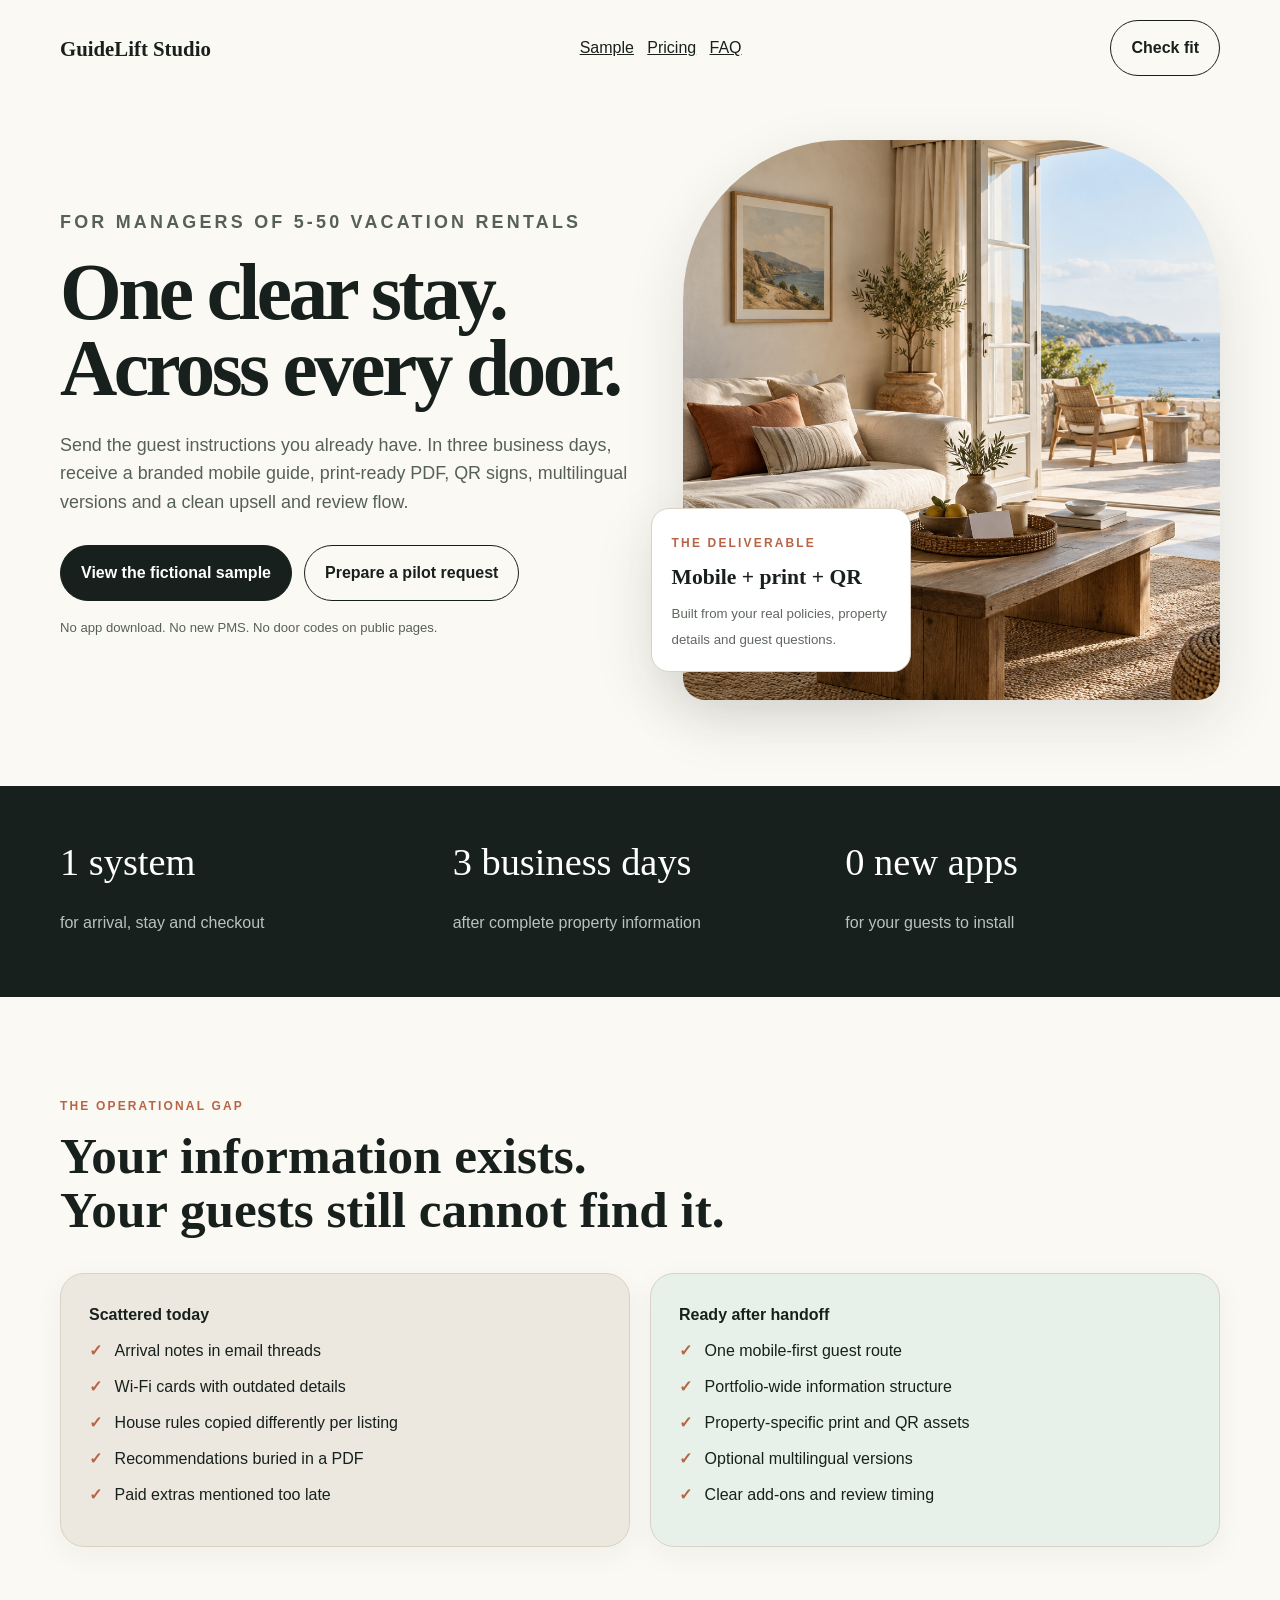
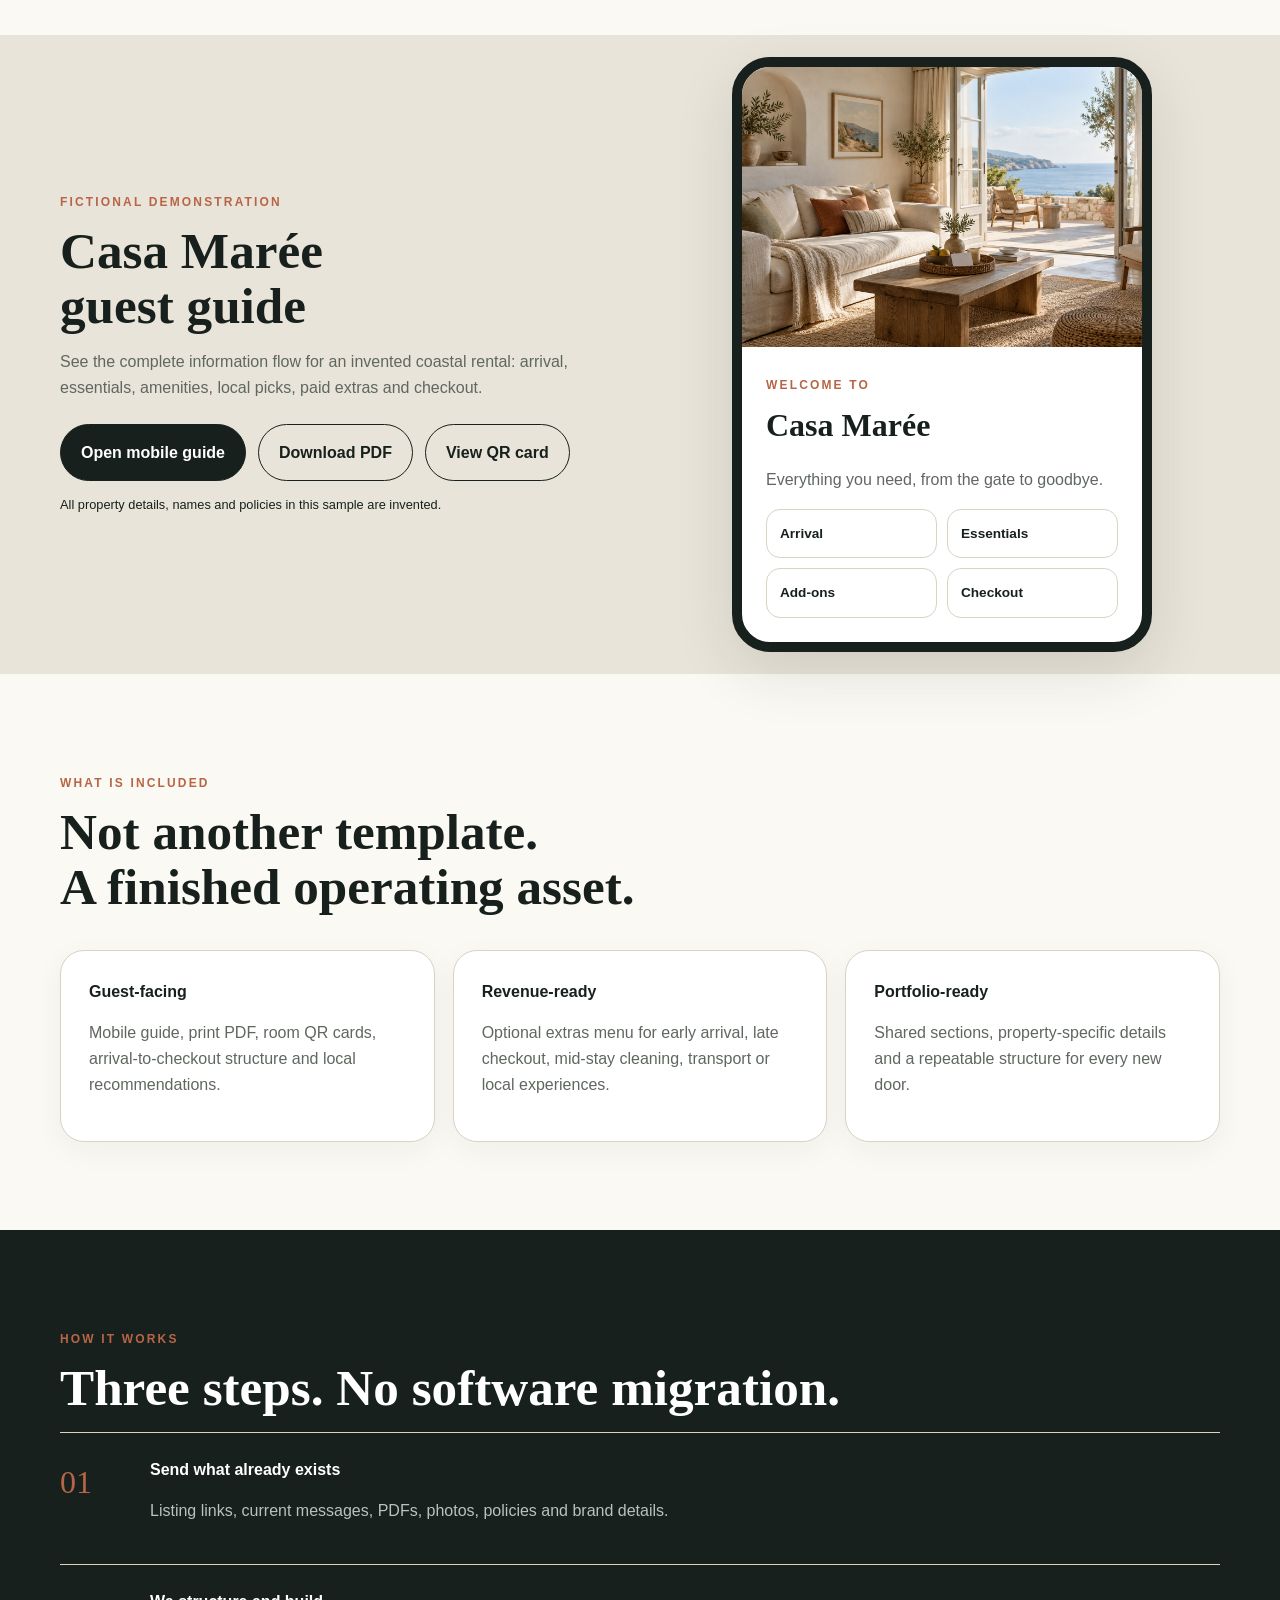
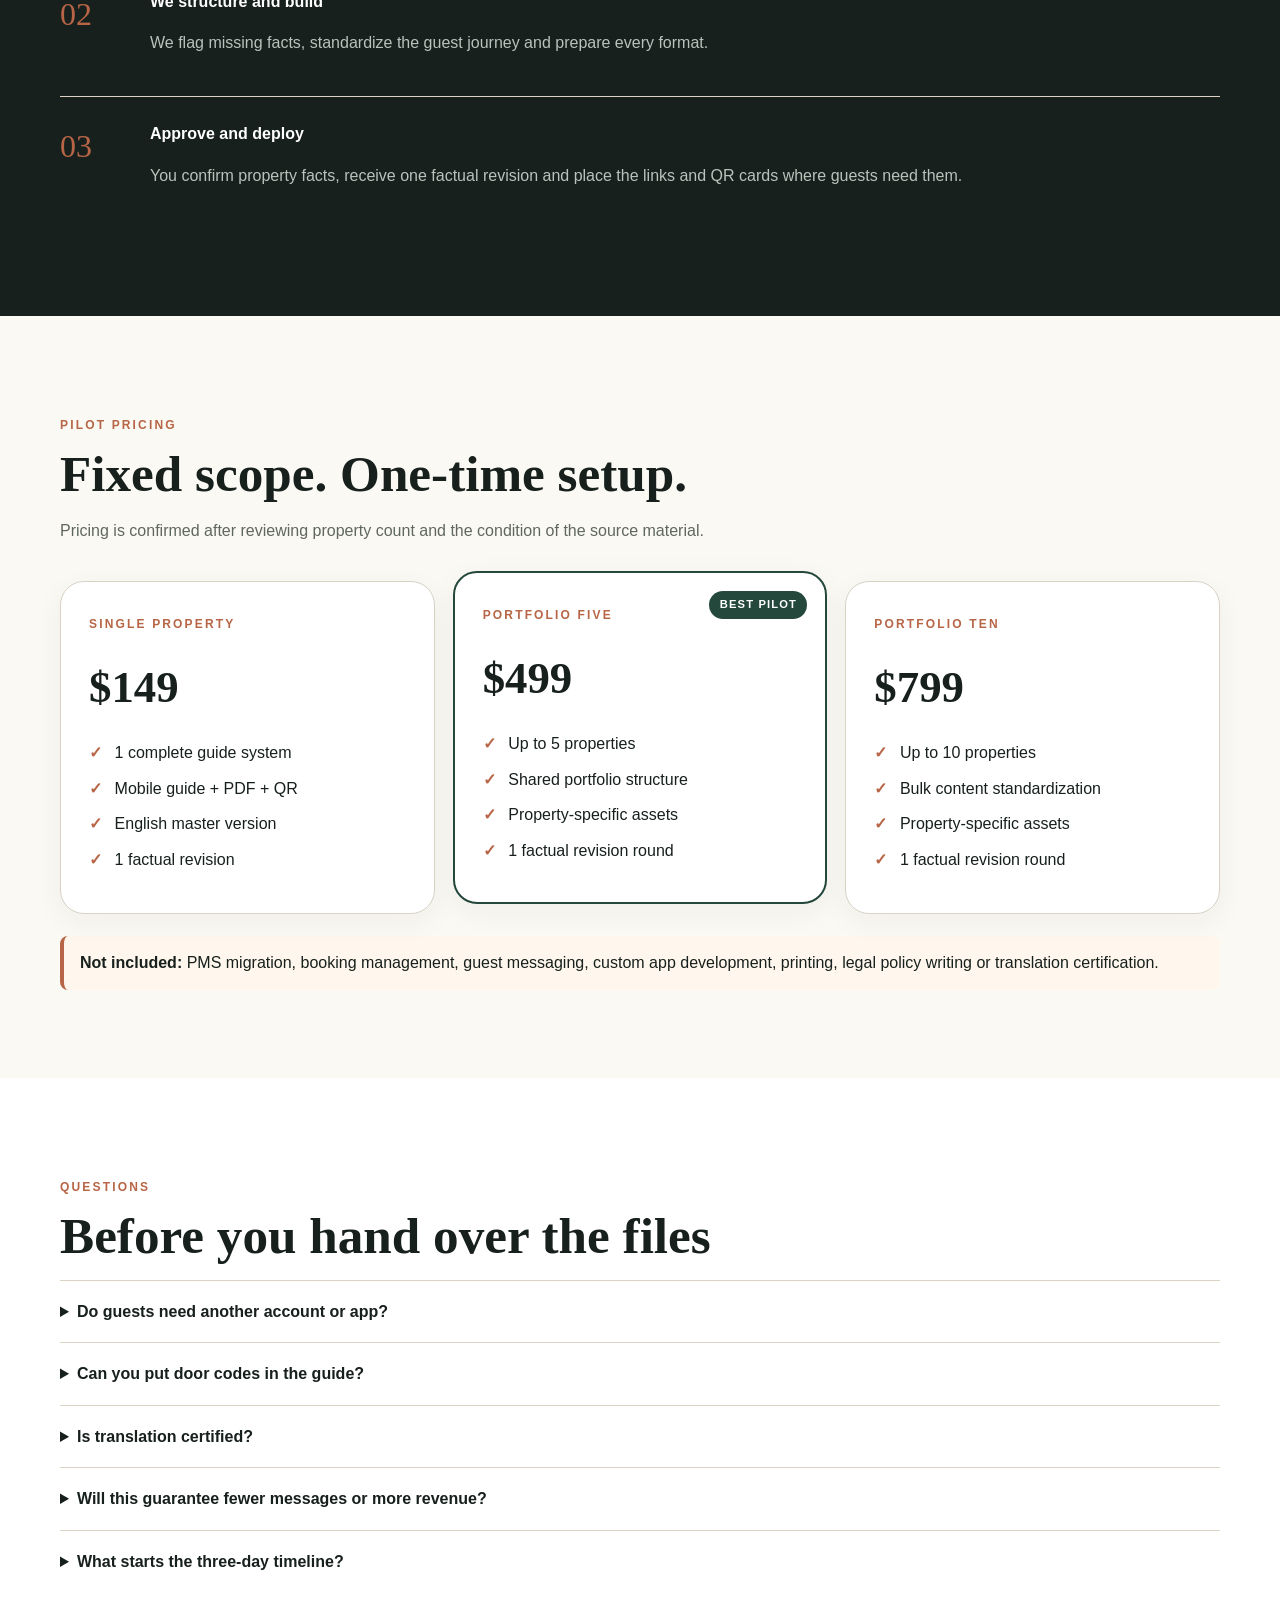
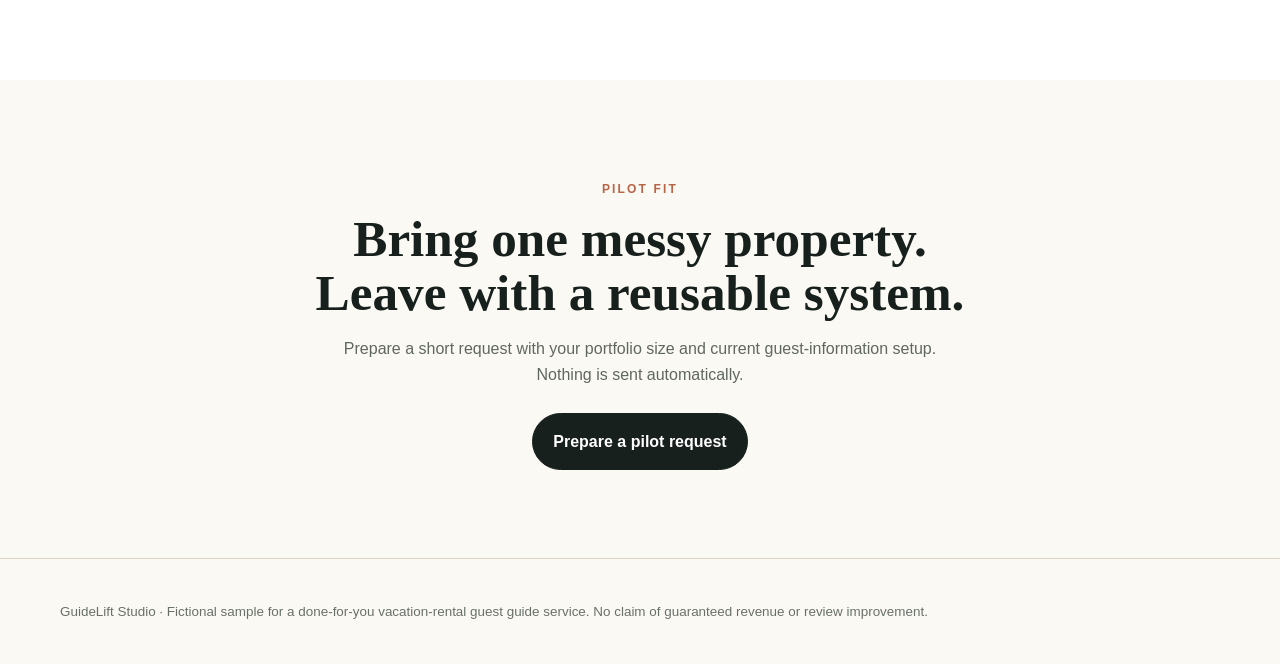
==== guidelift/index.html @ 89eb83f0 "Add GuideLift vacation rental pilot" ====
<!doctype html>
<html lang="en">
<head>
  <meta charset="utf-8"><meta name="viewport" content="width=device-width,initial-scale=1">
  <meta name="description" content="Done-for-you multilingual guest guides for vacation rental managers. Mobile guide, print-ready PDF, QR signs, upsell menus and review flow in three business days.">
  <meta property="og:title" content="GuideLift Studio - Turn scattered guest instructions into one stay-ready system">
  <meta property="og:description" content="A done-for-you guest guide system for vacation rental portfolios.">
  <meta property="og:image" content="assets/casa-maree-hero.png"><meta property="og:type" content="website">
  <title>GuideLift Studio - Done-for-you guest guide systems</title>
  <link rel="stylesheet" href="styles.css">
</head>
<body>
  <header class="wrap nav"><a class="logo" href="#top">GuideLift Studio</a><div class="navlinks"><a href="#sample">Sample</a> &nbsp; <a href="#pricing">Pricing</a> &nbsp; <a href="#faq">FAQ</a></div><a class="btn secondary" href="intake.html">Check fit</a></header>
  <main id="top">
    <section class="wrap hero">
      <div><p class="eyebrow">For managers of 5-50 vacation rentals</p><h1 class="serif">One clear stay.<br>Across every door.</h1><p>Send the guest instructions you already have. In three business days, receive a branded mobile guide, print-ready PDF, QR signs, multilingual versions and a clean upsell and review flow.</p><div style="display:flex;gap:12px;flex-wrap:wrap;margin-top:28px"><a class="btn" href="#sample">View the fictional sample</a><a class="btn secondary" href="intake.html">Prepare a pilot request</a></div><p style="font-size:.82rem;margin-top:16px">No app download. No new PMS. No door codes on public pages.</p></div>
      <div class="hero-media"><img src="assets/casa-maree-hero.png" alt="Fictional coastal vacation rental living room"><div class="hero-note"><span class="eyebrow">The deliverable</span><strong class="serif" style="display:block;font-size:1.35rem;margin:.35rem 0">Mobile + print + QR</strong><span class="muted" style="font-size:.83rem">Built from your real policies, property details and guest questions.</span></div></div>
    </section>

    <section class="dark"><div class="wrap grid3" style="padding:46px 0"><div><p class="metric">1 system</p><p class="muted">for arrival, stay and checkout</p></div><div><p class="metric">3 business days</p><p class="muted">after complete property information</p></div><div><p class="metric">0 new apps</p><p class="muted">for your guests to install</p></div></div></section>

    <section class="section wrap"><p class="eyebrow">The operational gap</p><h2 class="serif">Your information exists.<br>Your guests still cannot find it.</h2><div class="beforeafter" style="margin-top:36px"><div class="card before"><strong>Scattered today</strong><ul class="check"><li>Arrival notes in email threads</li><li>Wi-Fi cards with outdated details</li><li>House rules copied differently per listing</li><li>Recommendations buried in a PDF</li><li>Paid extras mentioned too late</li></ul></div><div class="card after"><strong>Ready after handoff</strong><ul class="check"><li>One mobile-first guest route</li><li>Portfolio-wide information structure</li><li>Property-specific print and QR assets</li><li>Optional multilingual versions</li><li>Clear add-ons and review timing</li></ul></div></div></section>

    <section id="sample" class="section sample-shell"><div class="wrap" style="display:grid;grid-template-columns:1fr 1fr;gap:48px;align-items:center"><div><p class="eyebrow">Fictional demonstration</p><h2 class="serif">Casa Marée<br>guest guide</h2><p class="muted">See the complete information flow for an invented coastal rental: arrival, essentials, amenities, local picks, paid extras and checkout.</p><div style="display:flex;gap:12px;flex-wrap:wrap;margin-top:24px"><a class="btn" href="sample/index.html">Open mobile guide</a><a class="btn secondary" href="output/pdf/guidelift-casa-maree-sample.pdf">Download PDF</a><a class="btn secondary" href="output/pdf/guidelift-casa-maree-qr-card.pdf">View QR card</a></div><p style="font-size:.8rem;margin-top:14px">All property details, names and policies in this sample are invented.</p></div><div class="phone"><img class="phone-hero" src="assets/casa-maree-hero.png" alt="Casa Marée fictional rental"><div class="phone-body"><span class="eyebrow">Welcome to</span><h3 class="serif" style="font-size:2rem;margin:.2rem 0">Casa Marée</h3><p class="muted">Everything you need, from the gate to goodbye.</p><div class="quick"><a href="sample/index.html#arrival">Arrival</a><a href="sample/index.html#essentials">Essentials</a><a href="sample/index.html#extras">Add-ons</a><a href="sample/index.html#checkout">Checkout</a></div></div></div></div></section>

    <section class="section wrap"><p class="eyebrow">What is included</p><h2 class="serif">Not another template.<br>A finished operating asset.</h2><div class="grid3" style="margin-top:36px"><div class="card"><strong>Guest-facing</strong><p class="muted">Mobile guide, print PDF, room QR cards, arrival-to-checkout structure and local recommendations.</p></div><div class="card"><strong>Revenue-ready</strong><p class="muted">Optional extras menu for early arrival, late checkout, mid-stay cleaning, transport or local experiences.</p></div><div class="card"><strong>Portfolio-ready</strong><p class="muted">Shared sections, property-specific details and a repeatable structure for every new door.</p></div></div></section>

    <section class="section dark"><div class="wrap"><p class="eyebrow">How it works</p><h2 class="serif">Three steps. No software migration.</h2><div class="steps"><div class="step"><div><strong>Send what already exists</strong><p class="muted">Listing links, current messages, PDFs, photos, policies and brand details.</p></div></div><div class="step"><div><strong>We structure and build</strong><p class="muted">We flag missing facts, standardize the guest journey and prepare every format.</p></div></div><div class="step"><div><strong>Approve and deploy</strong><p class="muted">You confirm property facts, receive one factual revision and place the links and QR cards where guests need them.</p></div></div></div></div></section>

    <section id="pricing" class="section wrap"><p class="eyebrow">Pilot pricing</p><h2 class="serif">Fixed scope. One-time setup.</h2><p class="muted">Pricing is confirmed after reviewing property count and the condition of the source material.</p><div class="pricing" style="margin-top:38px"><div class="card price"><span class="eyebrow">Single property</span><p><strong>$149</strong></p><ul class="check"><li>1 complete guide system</li><li>Mobile guide + PDF + QR</li><li>English master version</li><li>1 factual revision</li></ul></div><div class="card price featured"><span class="ribbon">Best pilot</span><span class="eyebrow">Portfolio five</span><p><strong>$499</strong></p><ul class="check"><li>Up to 5 properties</li><li>Shared portfolio structure</li><li>Property-specific assets</li><li>1 factual revision round</li></ul></div><div class="card price"><span class="eyebrow">Portfolio ten</span><p><strong>$799</strong></p><ul class="check"><li>Up to 10 properties</li><li>Bulk content standardization</li><li>Property-specific assets</li><li>1 factual revision round</li></ul></div></div><div class="notice" style="margin-top:22px"><strong>Not included:</strong> PMS migration, booking management, guest messaging, custom app development, printing, legal policy writing or translation certification.</div></section>

    <section id="faq" class="section" style="background:#fff"><div class="wrap faq"><p class="eyebrow">Questions</p><h2 class="serif">Before you hand over the files</h2><details><summary>Do guests need another account or app?</summary><p>No. The mobile guide opens in a browser. The PDF can be printed or attached to existing messages.</p></details><details><summary>Can you put door codes in the guide?</summary><p>We do not place rotating door codes or reservation-specific personal data on public pages. Keep those details in your approved PMS or booking-channel message flow.</p></details><details><summary>Is translation certified?</summary><p>No. We provide guest-facing localization drafts and require the operator to approve all property facts and safety-critical wording. Certified legal translation is outside scope.</p></details><details><summary>Will this guarantee fewer messages or more revenue?</summary><p>No guarantee is made. The system is designed to make information easier to find and optional extras easier to understand. Operators should measure message volume and add-on sales before and after deployment.</p></details><details><summary>What starts the three-day timeline?</summary><p>The timeline starts after payment and receipt of complete property information, approved images and brand details.</p></details></div></section>

    <section class="section wrap" style="text-align:center"><p class="eyebrow">Pilot fit</p><h2 class="serif">Bring one messy property.<br>Leave with a reusable system.</h2><p class="muted" style="max-width:650px;margin:0 auto 26px">Prepare a short request with your portfolio size and current guest-information setup. Nothing is sent automatically.</p><a class="btn" href="intake.html">Prepare a pilot request</a></section>
  </main>
  <footer class="footer"><div class="wrap">GuideLift Studio · Fictional sample for a done-for-you vacation-rental guest guide service. No claim of guaranteed revenue or review improvement.</div></footer>
</body></html>
---- guidelift/styles.css ----
:root{--ink:#17201c;--forest:#24483b;--sage:#9fb7a8;--sand:#f3eee4;--cream:#fbf9f4;--clay:#b76546;--line:#d9d2c5;--white:#fff;--shadow:0 20px 60px rgba(23,32,28,.12)}
*{box-sizing:border-box}html{scroll-behavior:smooth}body{margin:0;background:var(--cream);color:var(--ink);font-family:Inter,Arial,sans-serif;line-height:1.6}img{max-width:100%;display:block}a{color:inherit}.serif{font-family:Georgia,Cambria,"Times New Roman",serif}.wrap{width:min(1160px,calc(100% - 40px));margin:auto}.eyebrow{font-size:.75rem;font-weight:800;letter-spacing:.18em;text-transform:uppercase;color:var(--clay)}.btn{display:inline-flex;align-items:center;justify-content:center;gap:.5rem;padding:.9rem 1.25rem;border-radius:999px;border:1px solid var(--ink);background:var(--ink);color:#fff;text-decoration:none;font-weight:800;cursor:pointer}.btn:hover{background:var(--forest)}.btn.secondary{background:transparent;color:var(--ink)}.btn.secondary:hover{background:#fff}.tag{display:inline-flex;padding:.38rem .72rem;border:1px solid var(--line);border-radius:999px;background:rgba(255,255,255,.72);font-size:.8rem;font-weight:700}.card{background:#fff;border:1px solid var(--line);border-radius:24px;padding:28px;box-shadow:0 8px 30px rgba(23,32,28,.05)}.grid3{display:grid;grid-template-columns:repeat(3,1fr);gap:18px}.section{padding:88px 0}.section h2{font-size:clamp(2.1rem,4vw,4rem);line-height:1.06;margin:.5rem 0 1rem}.muted{color:#5f675f}.nav{display:flex;align-items:center;justify-content:space-between;padding:20px 0}.logo{text-decoration:none;font-family:Georgia,serif;font-weight:700;font-size:1.3rem}.hero{display:grid;grid-template-columns:1.03fr .97fr;min-height:690px;align-items:center;gap:52px;padding:40px 0 82px}.hero h1{font-size:clamp(3rem,6.2vw,6.4rem);line-height:.96;letter-spacing:-.045em;margin:.65rem 0 1.5rem}.hero p{max-width:640px;font-size:1.12rem;color:#56605a}.hero-media{position:relative}.hero-media img{width:100%;min-height:560px;object-fit:cover;border-radius:160px 160px 22px 22px;box-shadow:var(--shadow)}.hero-note{position:absolute;left:-32px;bottom:28px;width:260px;background:#fff;border:1px solid var(--line);padding:20px;border-radius:18px;box-shadow:var(--shadow)}.dark{background:var(--ink);color:#fff}.dark .muted{color:#b9c3bd}.metric{font-family:Georgia,serif;font-size:2.4rem;margin:0}.beforeafter{display:grid;grid-template-columns:1fr 1fr;gap:20px}.before{background:#ece8df}.after{background:#e8f0ea}.check{list-style:none;padding:0;margin:0}.check li{position:relative;padding-left:1.6rem;margin:.65rem 0}.check li:before{content:"✓";position:absolute;left:0;color:var(--clay);font-weight:900}.pricing{display:grid;grid-template-columns:repeat(3,1fr);gap:18px}.price{position:relative}.price.featured{border:2px solid var(--forest);transform:translateY(-10px)}.price strong{font-family:Georgia,serif;font-size:2.8rem}.ribbon{position:absolute;right:18px;top:18px;background:var(--forest);color:#fff;border-radius:999px;padding:.3rem .65rem;font-size:.7rem;font-weight:800;text-transform:uppercase;letter-spacing:.1em}.steps{counter-reset:step}.step{display:grid;grid-template-columns:72px 1fr;gap:18px;padding:24px 0;border-top:1px solid var(--line)}.step:before{counter-increment:step;content:"0" counter(step);font-family:Georgia,serif;font-size:2rem;color:var(--clay)}.faq details{border-top:1px solid var(--line);padding:18px 0}.faq summary{cursor:pointer;font-weight:800}.field{display:grid;gap:7px}.field label{font-size:.84rem;font-weight:800}.field input,.field textarea,.field select{width:100%;border:1px solid var(--line);border-radius:12px;background:#fff;padding:13px 14px;font:inherit}.formgrid{display:grid;grid-template-columns:1fr 1fr;gap:16px}.notice{border-left:4px solid var(--clay);background:#fff7ed;padding:14px 16px;border-radius:8px}.sample-shell{background:#e9e4d9;padding:22px}.phone{width:min(420px,100%);margin:auto;background:#fff;border:10px solid var(--ink);border-radius:38px;overflow:hidden;box-shadow:var(--shadow)}.phone-hero{height:280px;object-fit:cover}.phone-body{padding:24px}.quick{display:grid;grid-template-columns:repeat(2,1fr);gap:10px}.quick a{text-decoration:none;border:1px solid var(--line);border-radius:14px;padding:13px;font-size:.85rem;font-weight:800}.footer{padding:42px 0;border-top:1px solid var(--line);font-size:.84rem;color:#687069}.status{white-space:pre-wrap;margin-top:14px;color:var(--forest);font-weight:700}.hide{display:none}
@media(max-width:840px){.hero{grid-template-columns:1fr;min-height:auto}.hero-media img{min-height:420px}.hero-note{left:12px}.grid3,.pricing,.beforeafter{grid-template-columns:1fr}.sample-shell>.wrap{grid-template-columns:1fr!important}.price.featured{transform:none}.formgrid{grid-template-columns:1fr}.section{padding:64px 0}.nav .navlinks{display:none}}
@media print{.nav,.no-print,.footer{display:none!important}.section{padding:24px 0}.card{box-shadow:none}.wrap{width:100%}}
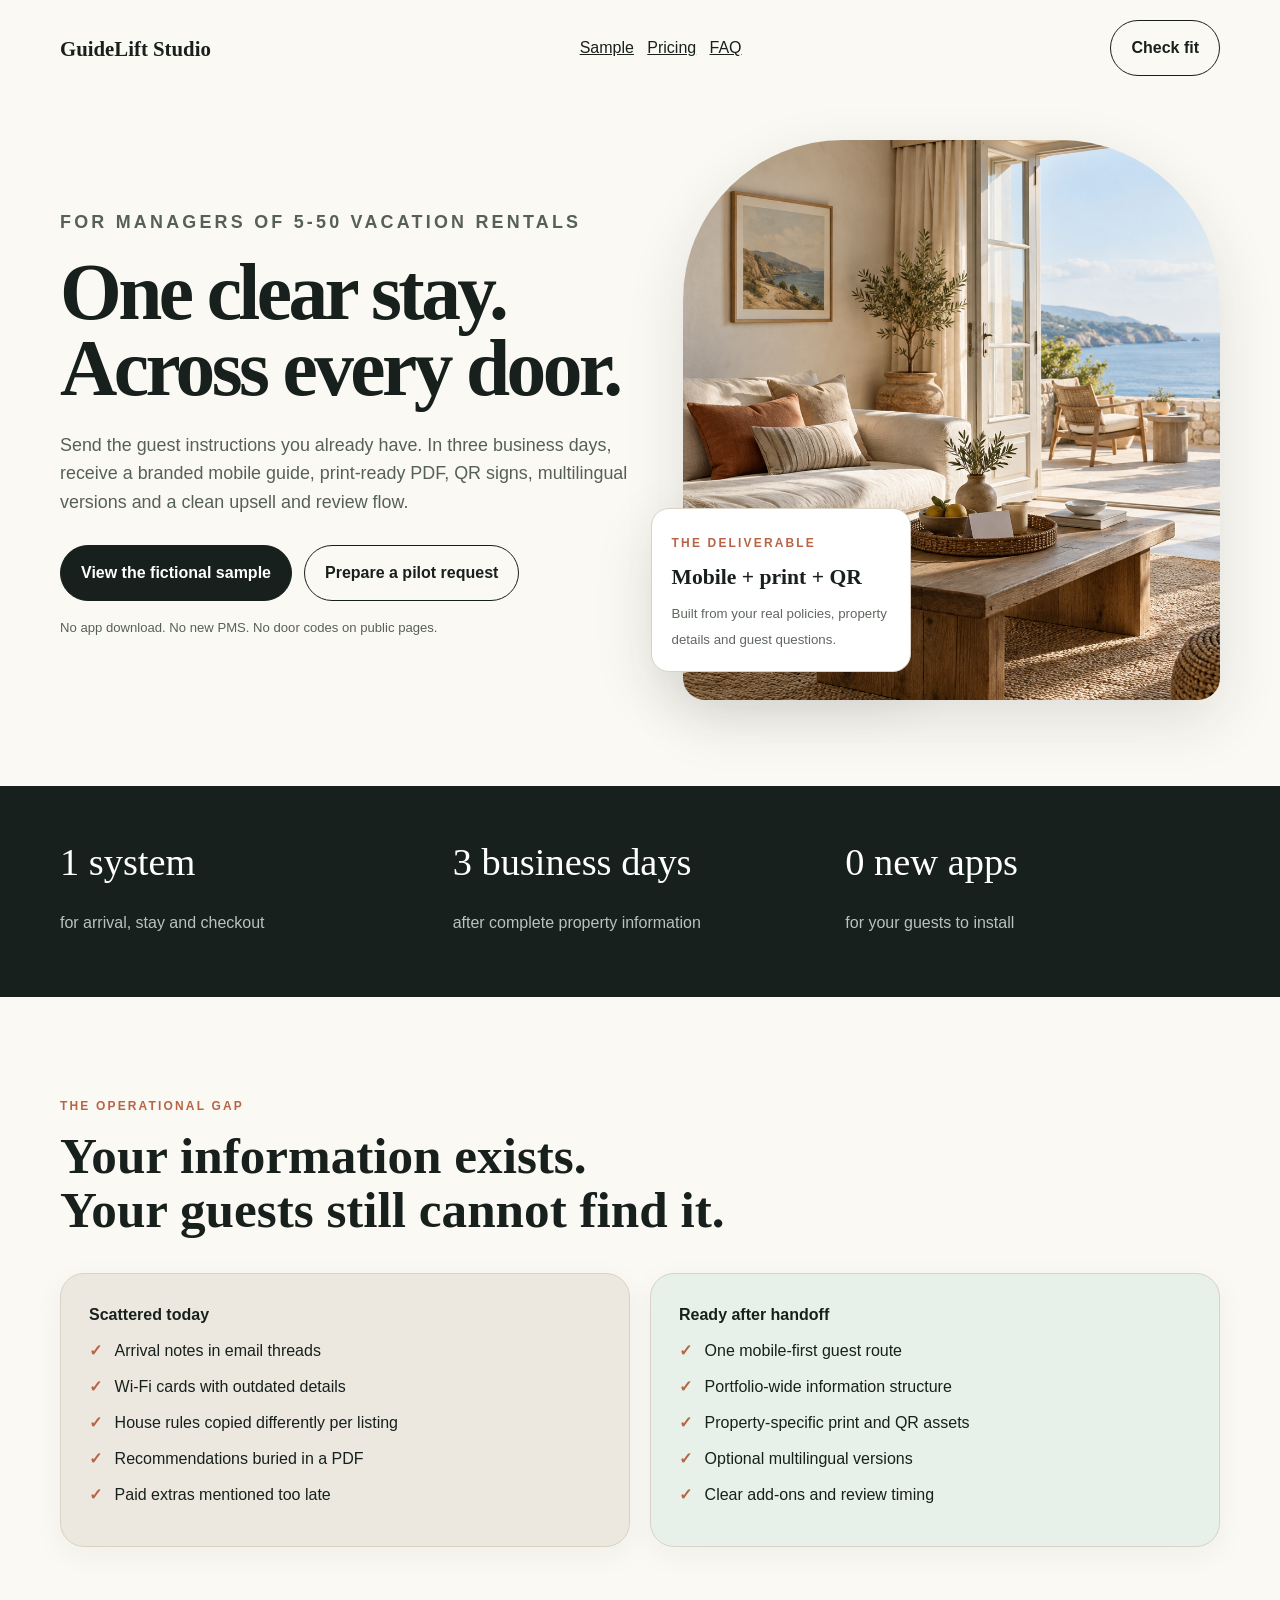
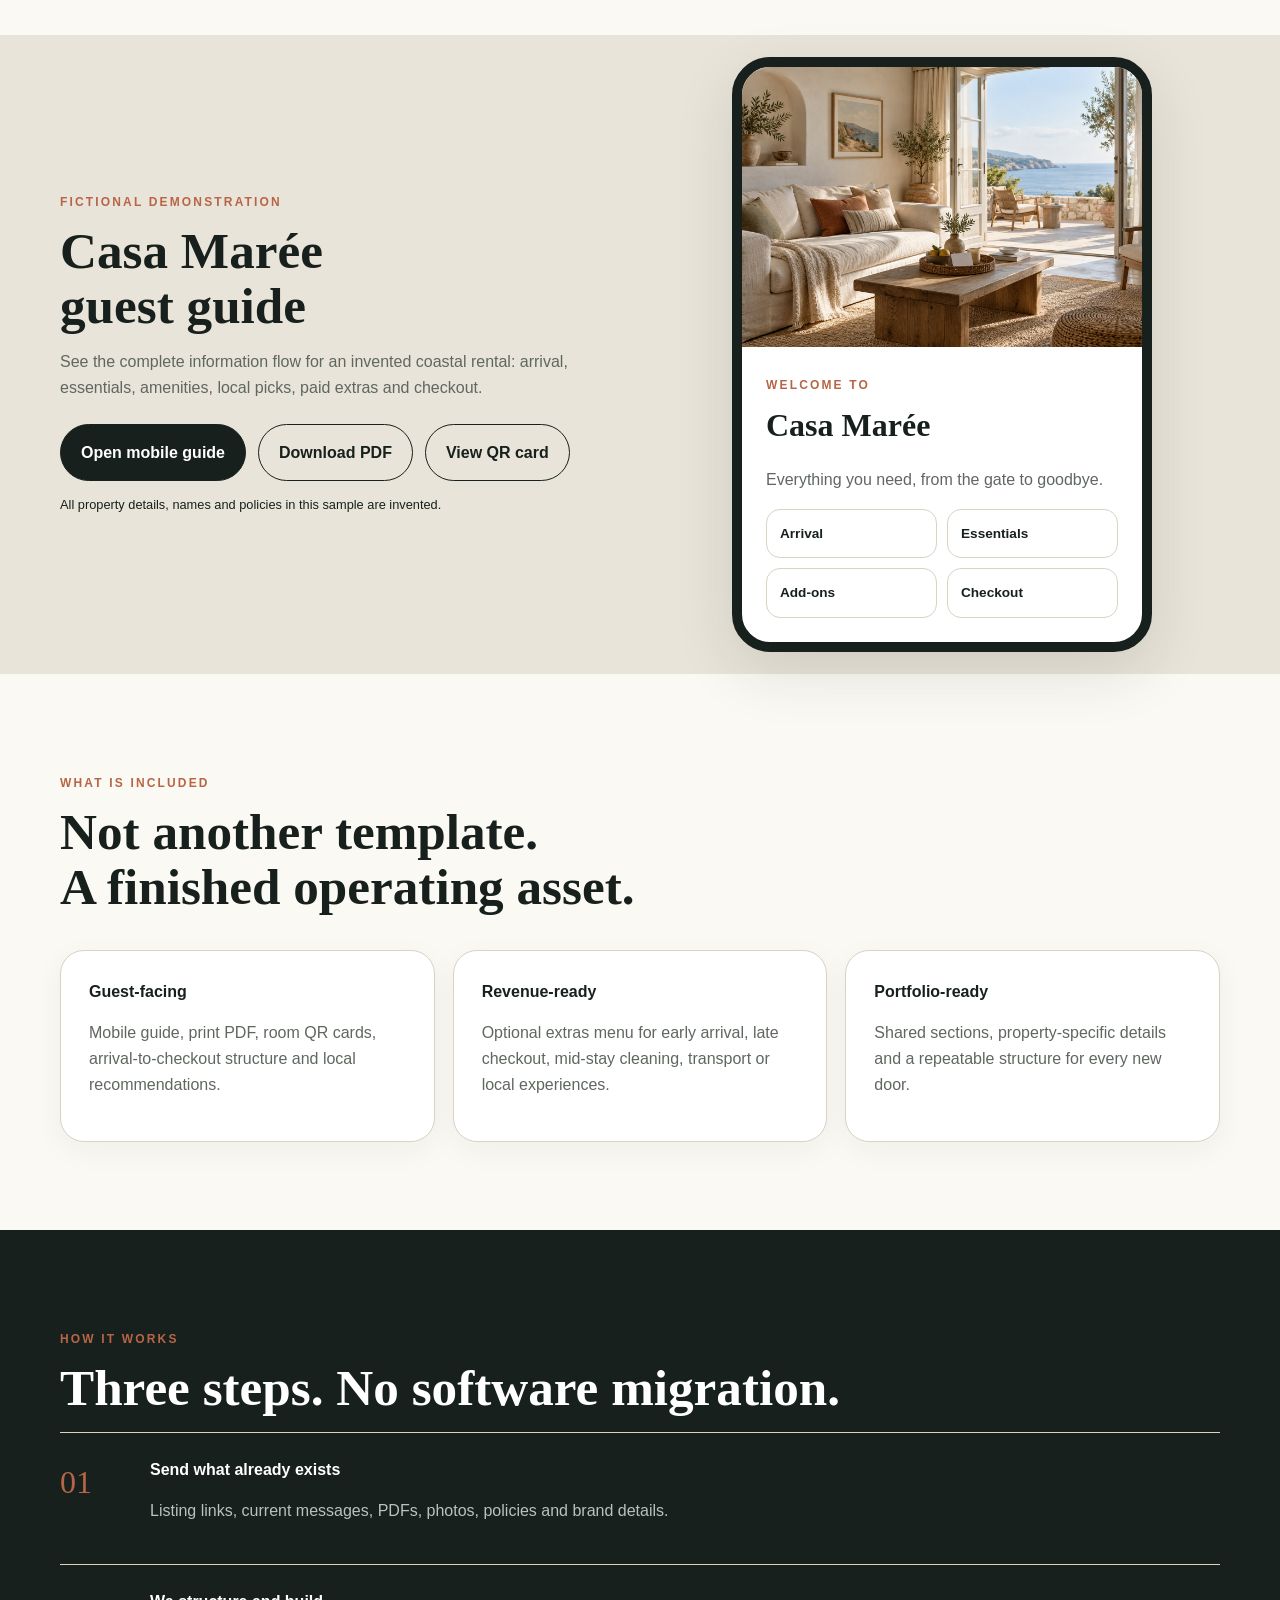
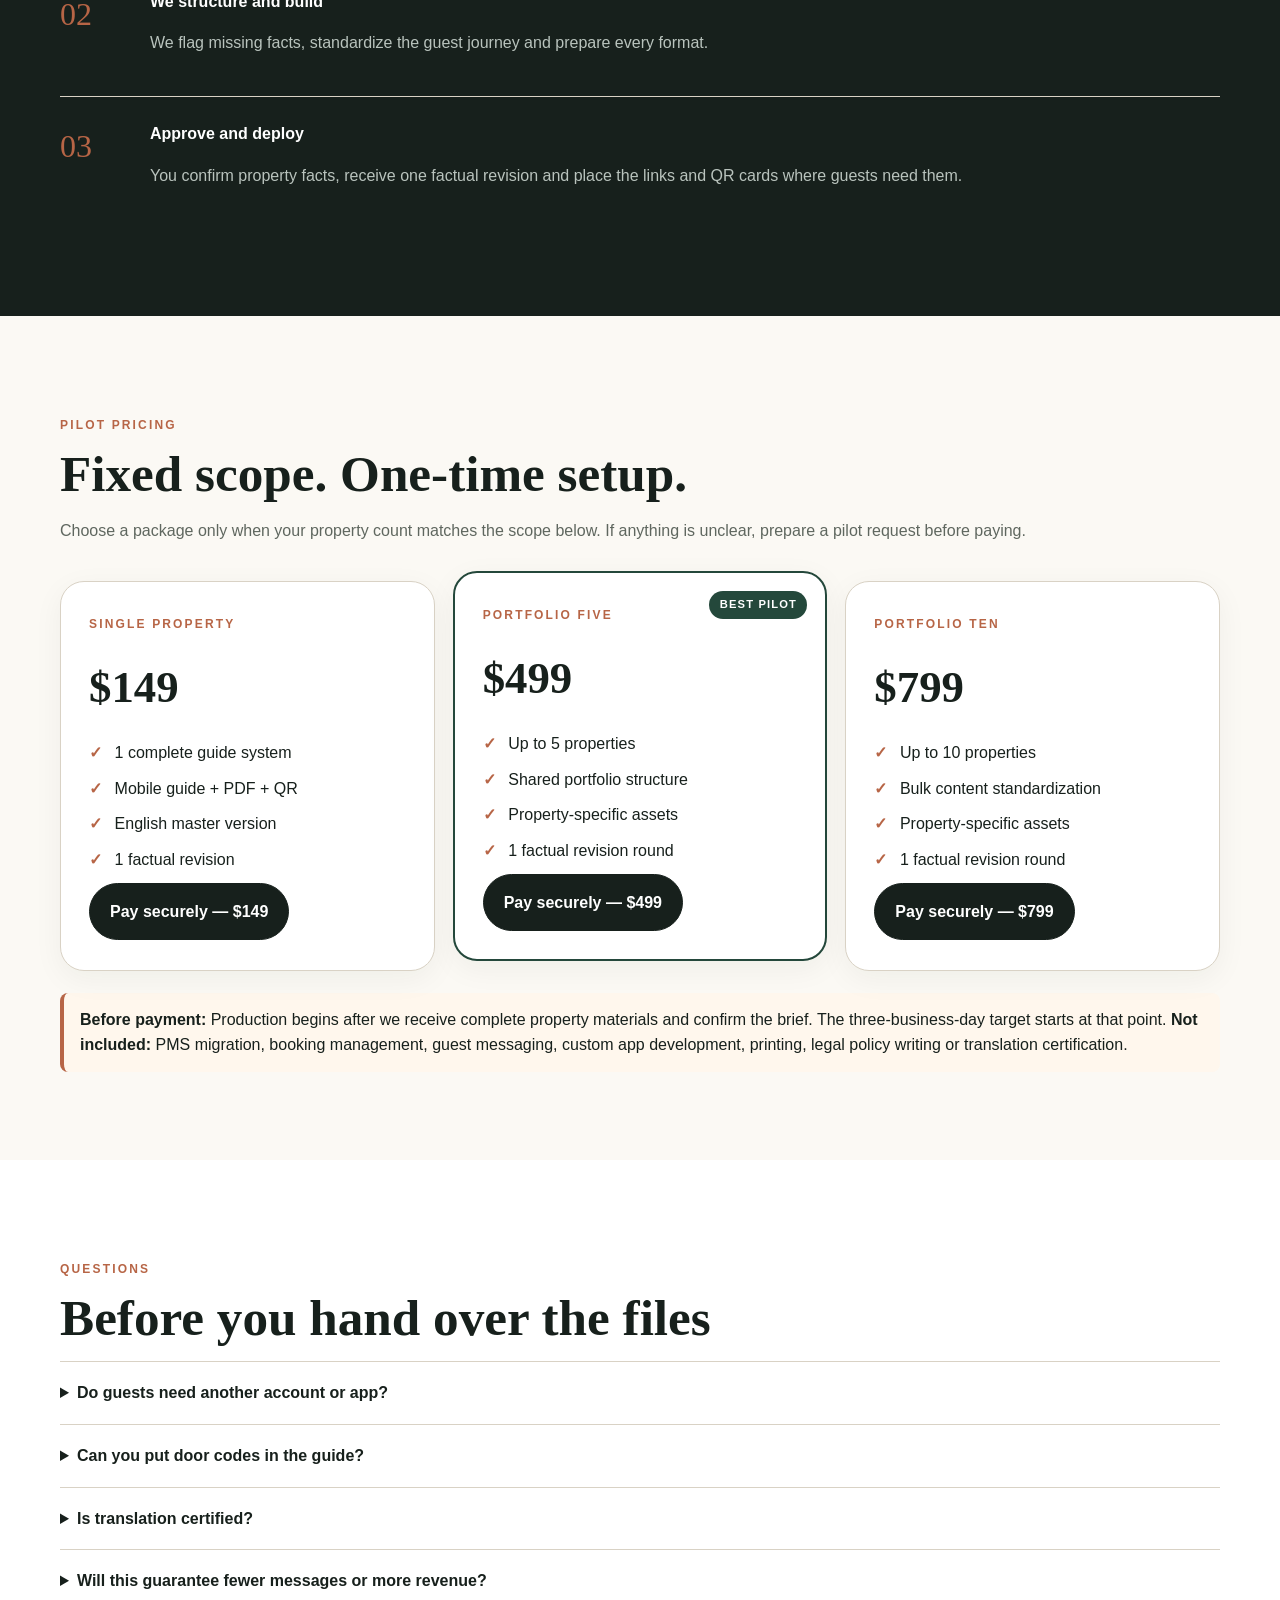
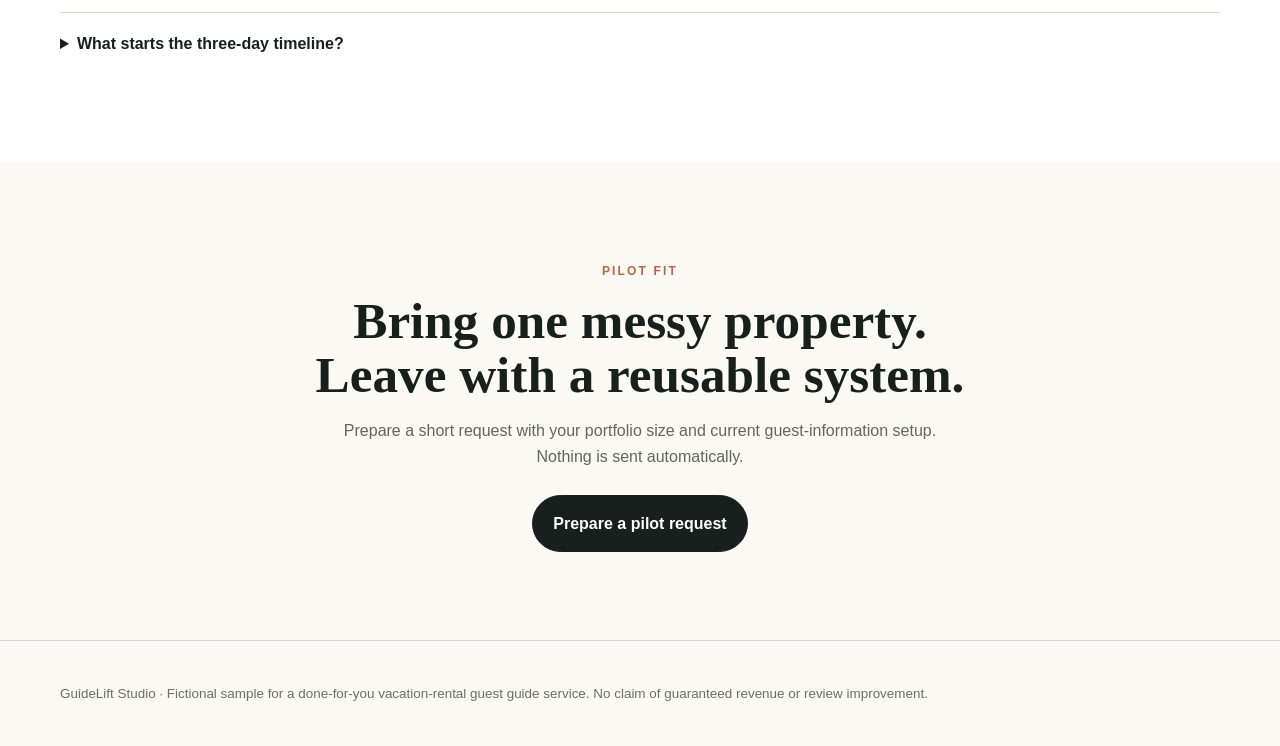
==== commit 7693b89d: "Connect GuideLift PayPal payment links" ====
--- a/guidelift/index.html
+++ b/guidelift/index.html
@@ -27,7 +27,7 @@
 
     <section class="section dark"><div class="wrap"><p class="eyebrow">How it works</p><h2 class="serif">Three steps. No software migration.</h2><div class="steps"><div class="step"><div><strong>Send what already exists</strong><p class="muted">Listing links, current messages, PDFs, photos, policies and brand details.</p></div></div><div class="step"><div><strong>We structure and build</strong><p class="muted">We flag missing facts, standardize the guest journey and prepare every format.</p></div></div><div class="step"><div><strong>Approve and deploy</strong><p class="muted">You confirm property facts, receive one factual revision and place the links and QR cards where guests need them.</p></div></div></div></div></section>
 
-    <section id="pricing" class="section wrap"><p class="eyebrow">Pilot pricing</p><h2 class="serif">Fixed scope. One-time setup.</h2><p class="muted">Pricing is confirmed after reviewing property count and the condition of the source material.</p><div class="pricing" style="margin-top:38px"><div class="card price"><span class="eyebrow">Single property</span><p><strong>$149</strong></p><ul class="check"><li>1 complete guide system</li><li>Mobile guide + PDF + QR</li><li>English master version</li><li>1 factual revision</li></ul></div><div class="card price featured"><span class="ribbon">Best pilot</span><span class="eyebrow">Portfolio five</span><p><strong>$499</strong></p><ul class="check"><li>Up to 5 properties</li><li>Shared portfolio structure</li><li>Property-specific assets</li><li>1 factual revision round</li></ul></div><div class="card price"><span class="eyebrow">Portfolio ten</span><p><strong>$799</strong></p><ul class="check"><li>Up to 10 properties</li><li>Bulk content standardization</li><li>Property-specific assets</li><li>1 factual revision round</li></ul></div></div><div class="notice" style="margin-top:22px"><strong>Not included:</strong> PMS migration, booking management, guest messaging, custom app development, printing, legal policy writing or translation certification.</div></section>
+    <section id="pricing" class="section wrap"><p class="eyebrow">Pilot pricing</p><h2 class="serif">Fixed scope. One-time setup.</h2><p class="muted">Choose a package only when your property count matches the scope below. If anything is unclear, prepare a pilot request before paying.</p><div class="pricing" style="margin-top:38px"><div class="card price"><span class="eyebrow">Single property</span><p><strong>$149</strong></p><ul class="check"><li>1 complete guide system</li><li>Mobile guide + PDF + QR</li><li>English master version</li><li>1 factual revision</li></ul><a class="btn" href="https://www.paypal.com/ncp/payment/6X4G5WFS9WKSJ" target="_blank" rel="noopener">Pay securely — $149</a></div><div class="card price featured"><span class="ribbon">Best pilot</span><span class="eyebrow">Portfolio five</span><p><strong>$499</strong></p><ul class="check"><li>Up to 5 properties</li><li>Shared portfolio structure</li><li>Property-specific assets</li><li>1 factual revision round</li></ul><a class="btn" href="https://www.paypal.com/ncp/payment/BL7HN674Z374L" target="_blank" rel="noopener">Pay securely — $499</a></div><div class="card price"><span class="eyebrow">Portfolio ten</span><p><strong>$799</strong></p><ul class="check"><li>Up to 10 properties</li><li>Bulk content standardization</li><li>Property-specific assets</li><li>1 factual revision round</li></ul><a class="btn" href="https://www.paypal.com/ncp/payment/NH455XEAWZM7W" target="_blank" rel="noopener">Pay securely — $799</a></div></div><div class="notice" style="margin-top:22px"><strong>Before payment:</strong> Production begins after we receive complete property materials and confirm the brief. The three-business-day target starts at that point. <strong>Not included:</strong> PMS migration, booking management, guest messaging, custom app development, printing, legal policy writing or translation certification.</div></section>
 
     <section id="faq" class="section" style="background:#fff"><div class="wrap faq"><p class="eyebrow">Questions</p><h2 class="serif">Before you hand over the files</h2><details><summary>Do guests need another account or app?</summary><p>No. The mobile guide opens in a browser. The PDF can be printed or attached to existing messages.</p></details><details><summary>Can you put door codes in the guide?</summary><p>We do not place rotating door codes or reservation-specific personal data on public pages. Keep those details in your approved PMS or booking-channel message flow.</p></details><details><summary>Is translation certified?</summary><p>No. We provide guest-facing localization drafts and require the operator to approve all property facts and safety-critical wording. Certified legal translation is outside scope.</p></details><details><summary>Will this guarantee fewer messages or more revenue?</summary><p>No guarantee is made. The system is designed to make information easier to find and optional extras easier to understand. Operators should measure message volume and add-on sales before and after deployment.</p></details><details><summary>What starts the three-day timeline?</summary><p>The timeline starts after payment and receipt of complete property information, approved images and brand details.</p></details></div></section>
 
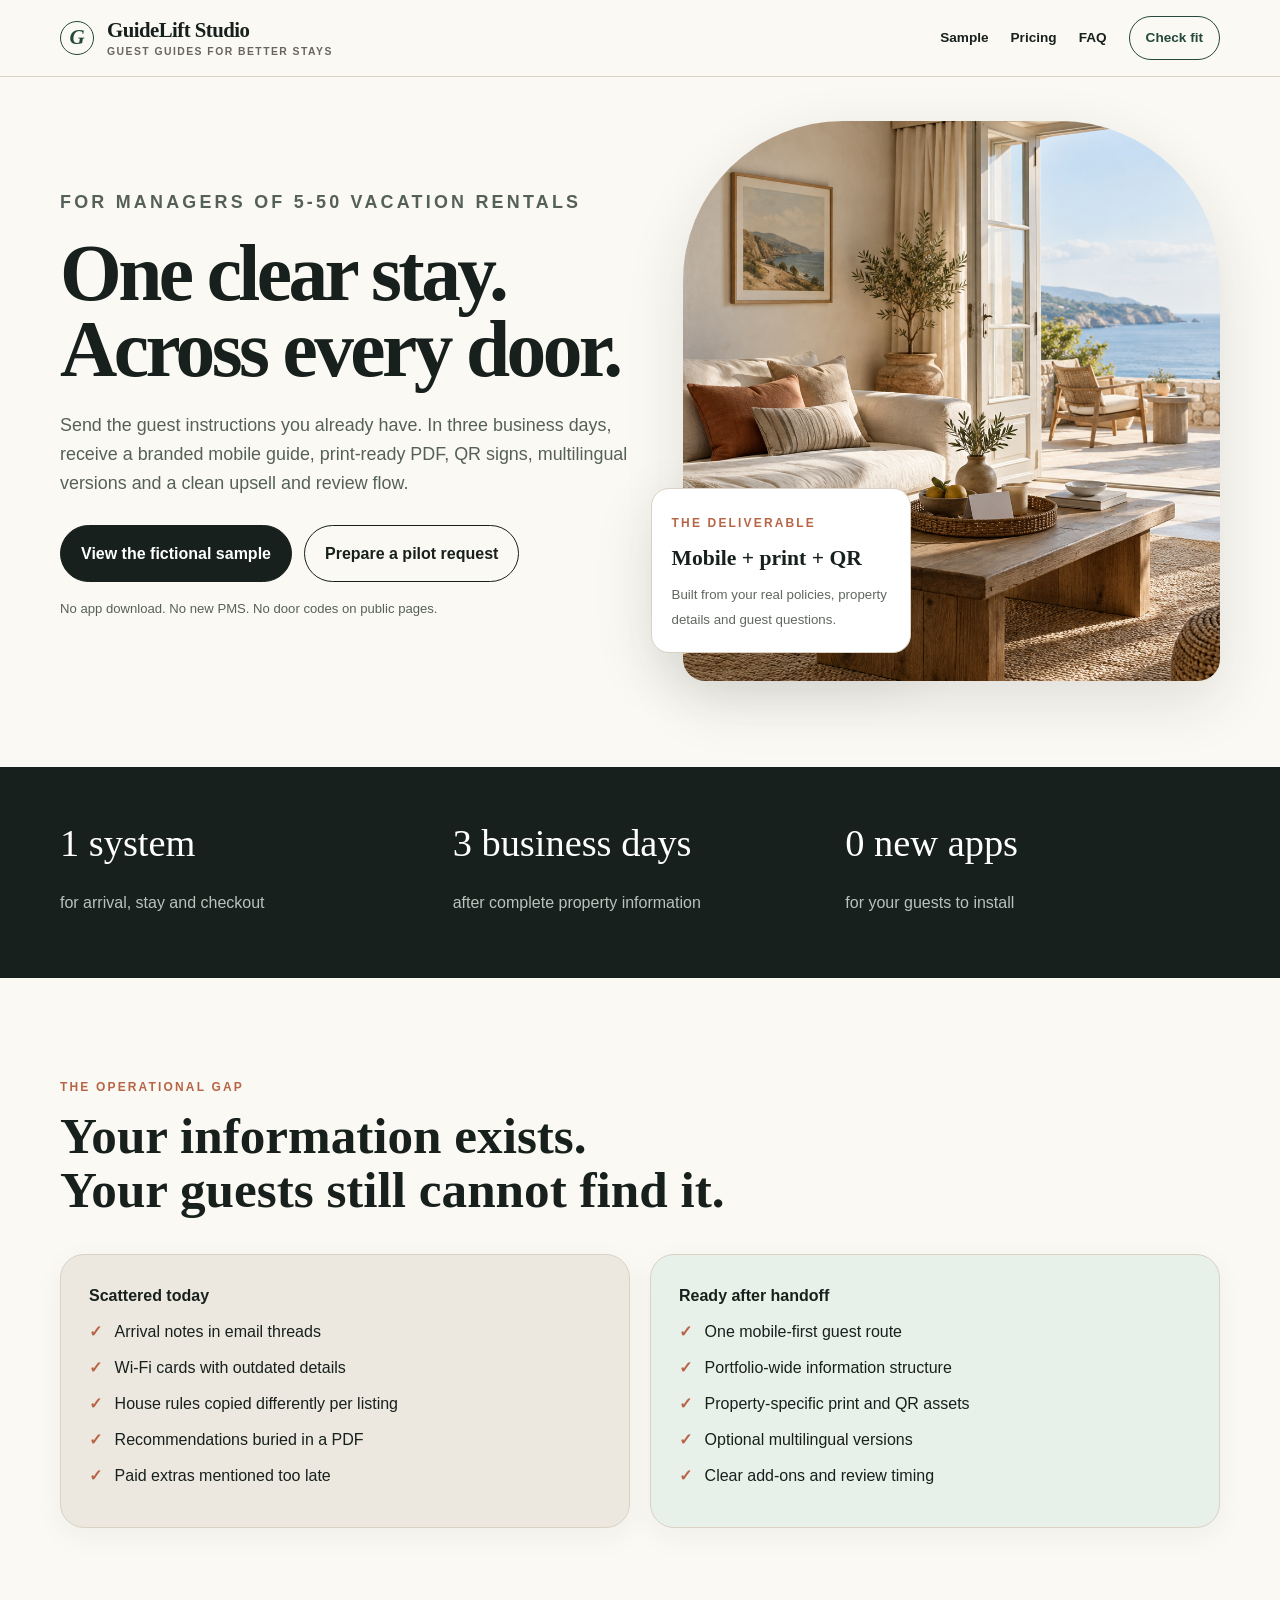
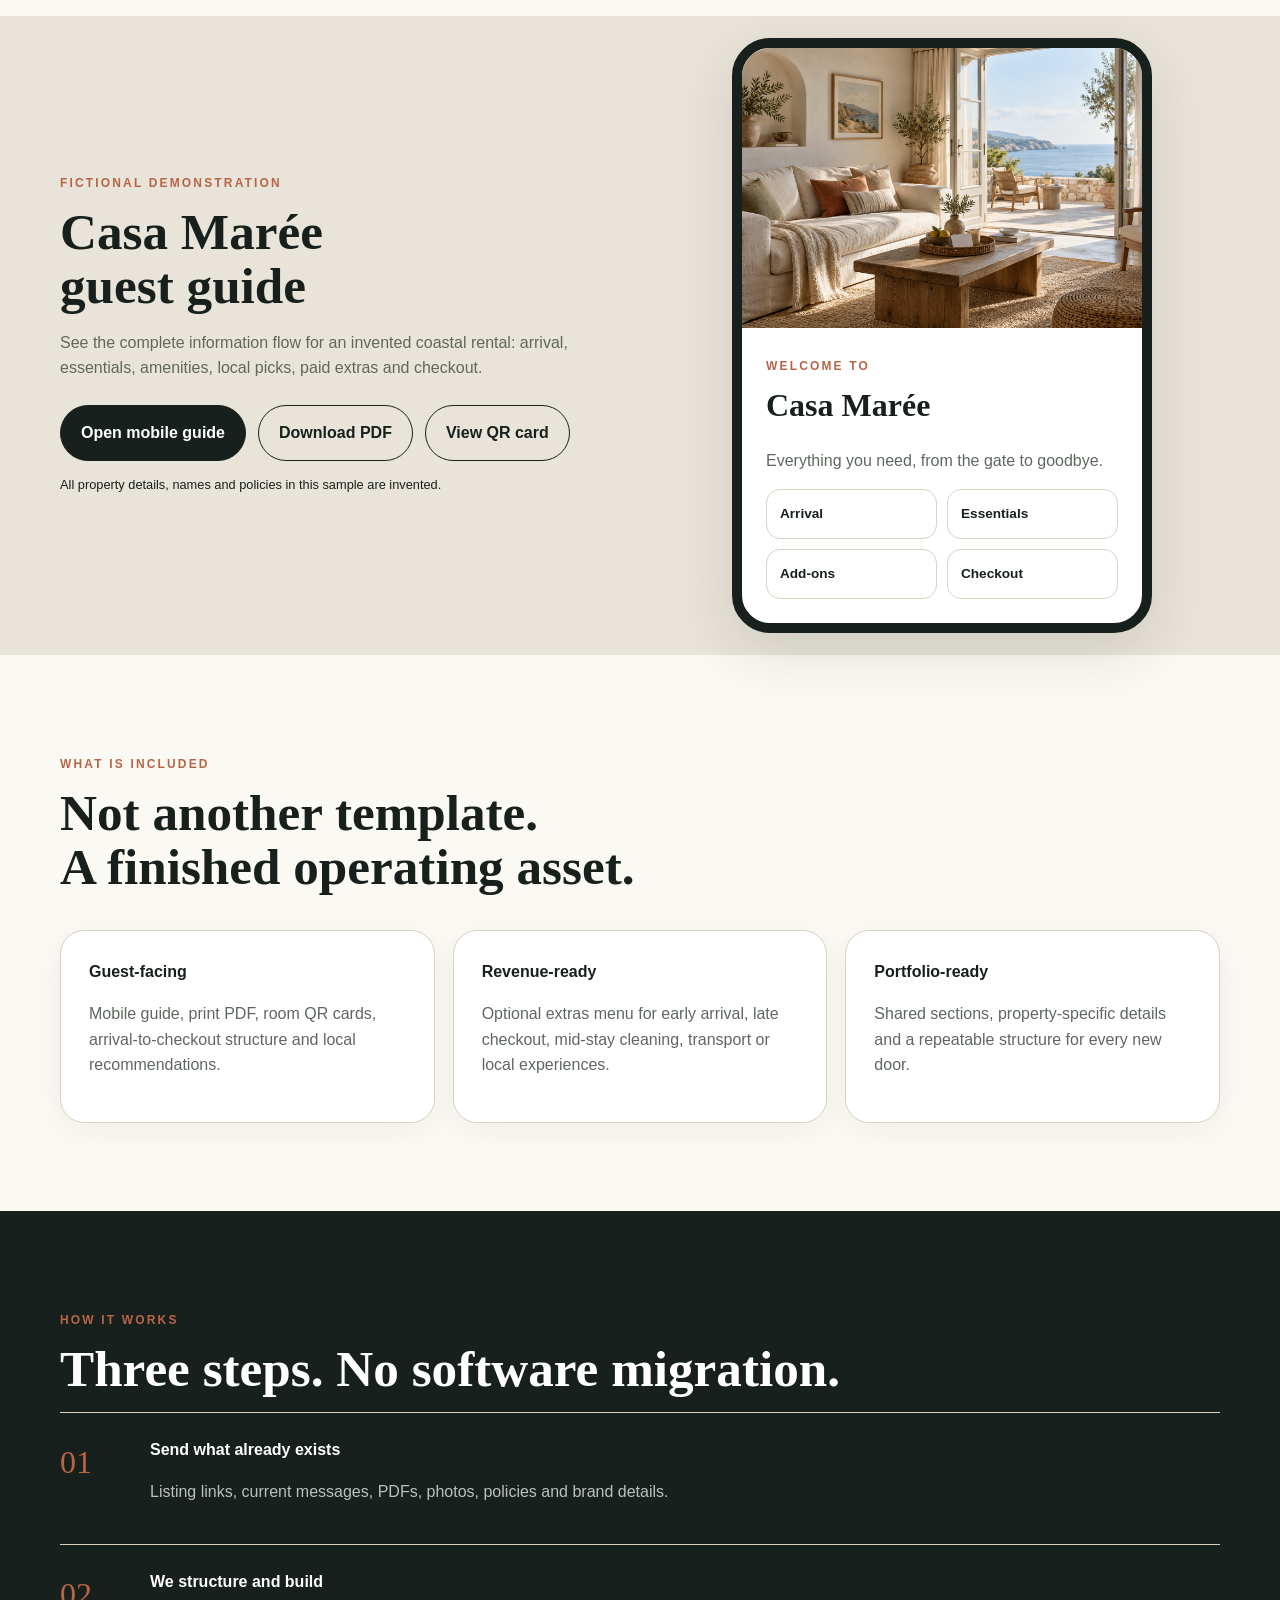
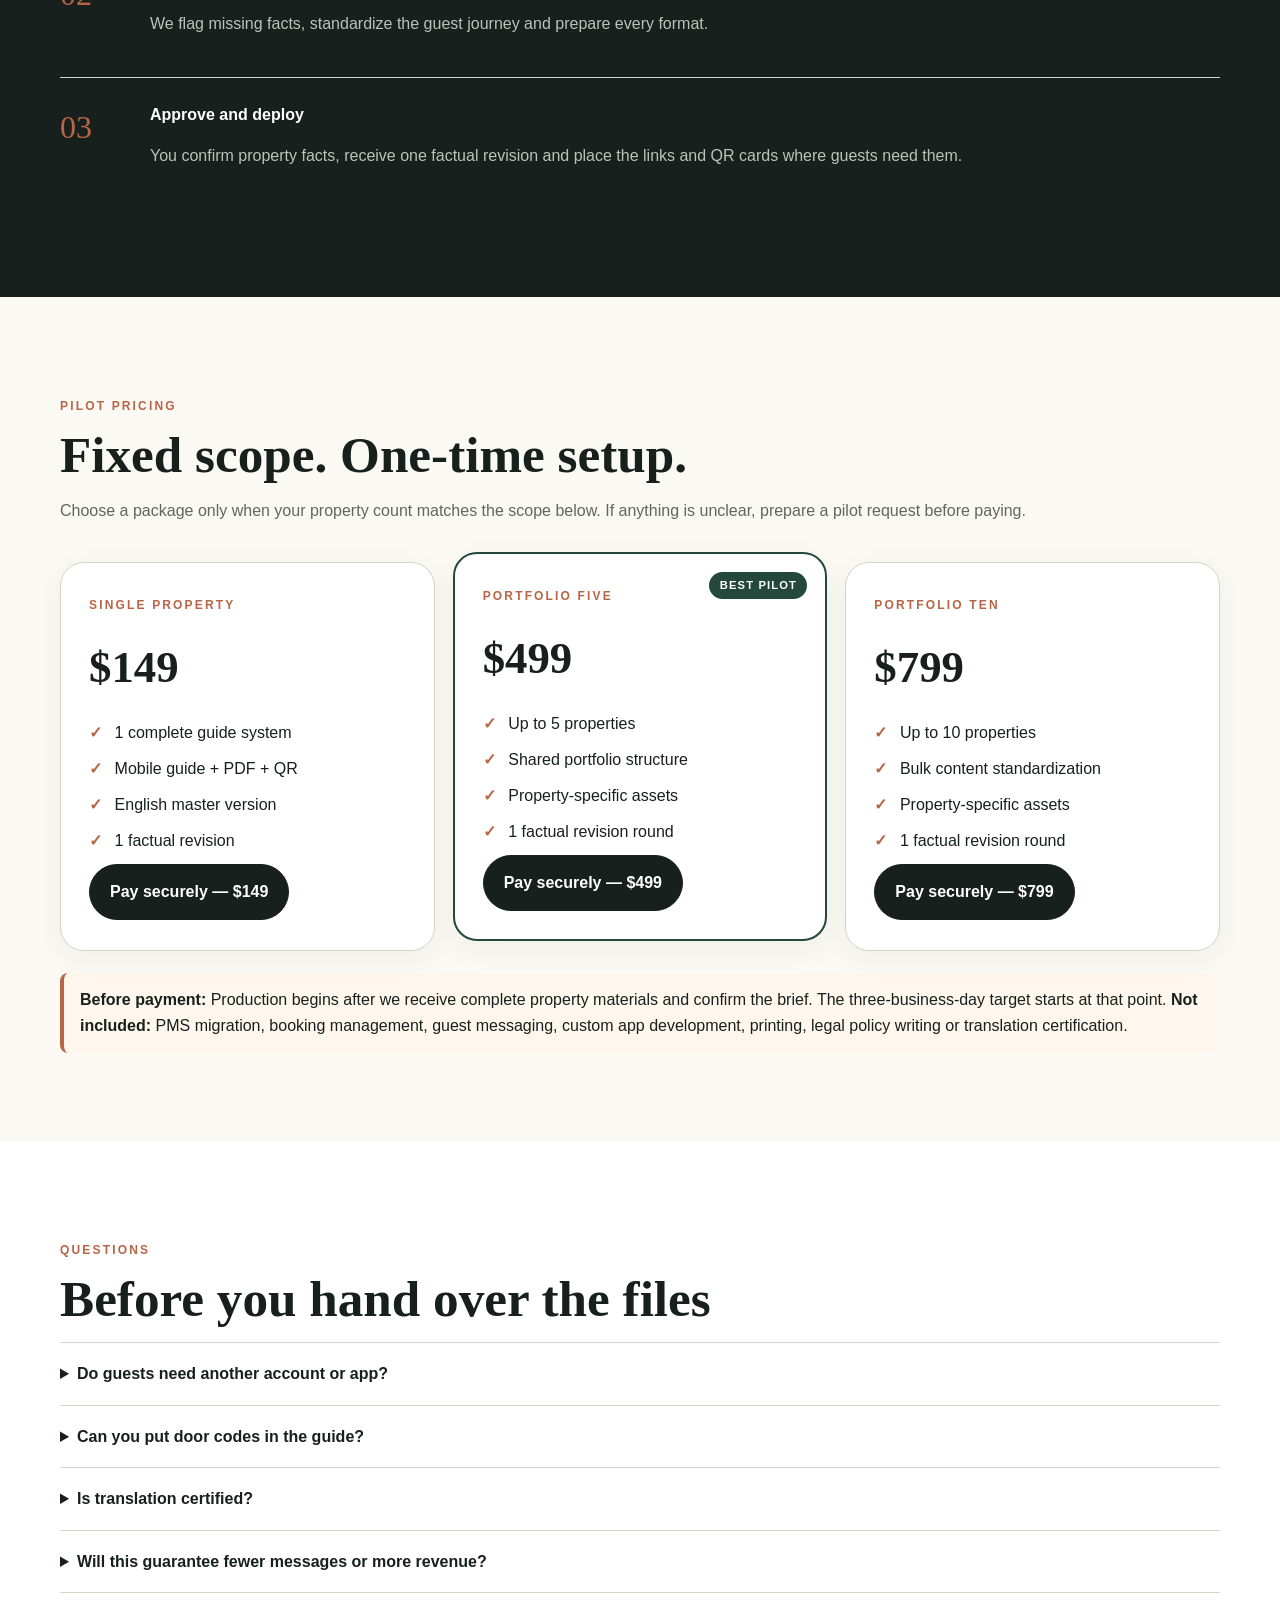
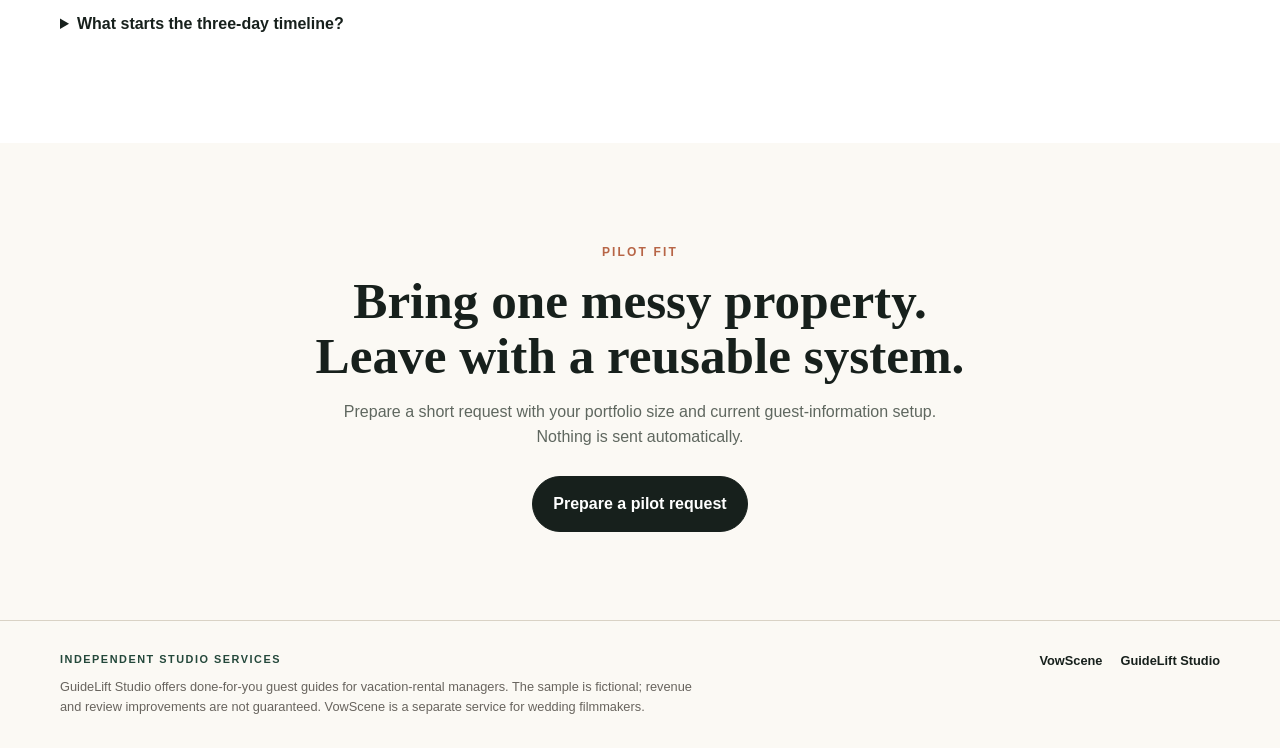
==== commit e53af1b3: "Unify VowScene and GuideLift site shell" ====
--- a/guidelift/index.html
+++ b/guidelift/index.html
@@ -8,9 +8,10 @@
   <meta property="og:image" content="assets/casa-maree-hero.png"><meta property="og:type" content="website">
   <title>GuideLift Studio - Done-for-you guest guide systems</title>
   <link rel="stylesheet" href="styles.css">
+  <link rel="stylesheet" href="../assets/studio-shell.css">
 </head>
 <body>
-  <header class="wrap nav"><a class="logo" href="#top">GuideLift Studio</a><div class="navlinks"><a href="#sample">Sample</a> &nbsp; <a href="#pricing">Pricing</a> &nbsp; <a href="#faq">FAQ</a></div><a class="btn secondary" href="intake.html">Check fit</a></header>
+  <header class="studio-shell studio-shell--stays studio-header"><div class="studio-header__inner"><a class="studio-brand" href="#top"><span class="studio-brand__mark" aria-hidden="true">G</span><span class="studio-brand__text"><span class="studio-brand__name">GuideLift Studio</span><span class="studio-brand__type">Guest guides for better stays</span></span></a><nav class="studio-nav" aria-label="GuideLift navigation"><a href="#sample">Sample</a><a href="#pricing">Pricing</a><a href="#faq">FAQ</a><a class="studio-nav__cta" href="intake.html">Check fit</a></nav></div></header>
   <main id="top">
     <section class="wrap hero">
       <div><p class="eyebrow">For managers of 5-50 vacation rentals</p><h1 class="serif">One clear stay.<br>Across every door.</h1><p>Send the guest instructions you already have. In three business days, receive a branded mobile guide, print-ready PDF, QR signs, multilingual versions and a clean upsell and review flow.</p><div style="display:flex;gap:12px;flex-wrap:wrap;margin-top:28px"><a class="btn" href="#sample">View the fictional sample</a><a class="btn secondary" href="intake.html">Prepare a pilot request</a></div><p style="font-size:.82rem;margin-top:16px">No app download. No new PMS. No door codes on public pages.</p></div>
@@ -33,5 +34,5 @@
 
     <section class="section wrap" style="text-align:center"><p class="eyebrow">Pilot fit</p><h2 class="serif">Bring one messy property.<br>Leave with a reusable system.</h2><p class="muted" style="max-width:650px;margin:0 auto 26px">Prepare a short request with your portfolio size and current guest-information setup. Nothing is sent automatically.</p><a class="btn" href="intake.html">Prepare a pilot request</a></section>
   </main>
-  <footer class="footer"><div class="wrap">GuideLift Studio · Fictional sample for a done-for-you vacation-rental guest guide service. No claim of guaranteed revenue or review improvement.</div></footer>
+  <footer class="studio-shell studio-shell--stays studio-footer"><div class="studio-footer__inner"><div><p class="studio-footer__label">Independent studio services</p><p class="studio-footer__note">GuideLift Studio offers done-for-you guest guides for vacation-rental managers. The sample is fictional; revenue and review improvements are not guaranteed. VowScene is a separate service for wedding filmmakers.</p></div><nav class="studio-footer__links" aria-label="Other studio services"><a href="../">VowScene</a><a href="./" aria-current="page">GuideLift Studio</a></nav></div></footer>
 </body></html>
--- a/assets/studio-shell.css
+++ b/assets/studio-shell.css
@@ -0,0 +1,21 @@
+.studio-shell{--studio-accent:#7b2f3c;--studio-ink:#1c1917;--studio-paper:#f7f3ed;--studio-line:#d6cec3;color:var(--studio-ink);font-family:Inter,Arial,sans-serif}
+.studio-shell--stays{--studio-accent:#24483b;--studio-ink:#17201c;--studio-paper:#fbf9f4;--studio-line:#d9d2c5}
+.studio-header{border-bottom:1px solid var(--studio-line);background:var(--studio-paper)}
+.studio-header__inner,.studio-footer__inner{width:min(1160px,calc(100% - 40px));margin:auto}
+.studio-header__inner{min-height:76px;display:flex;align-items:center;justify-content:space-between;gap:24px}
+.studio-brand{display:flex;align-items:center;gap:13px;text-decoration:none;color:var(--studio-ink)}
+.studio-brand__mark{width:34px;height:34px;display:grid;place-items:center;border:1px solid var(--studio-accent);border-radius:50%;color:var(--studio-accent);font:italic 700 21px Georgia,serif}
+.studio-brand__text{display:grid;line-height:1.15}
+.studio-brand__name{font:700 1.3rem Georgia,Cambria,serif;letter-spacing:-.025em}
+.studio-brand__type{margin-top:4px;color:#68645e;font-size:.65rem;font-weight:700;letter-spacing:.14em;text-transform:uppercase}
+.studio-nav{display:flex;align-items:center;gap:22px}
+.studio-nav a{color:var(--studio-ink);font-size:.85rem;font-weight:700;text-decoration:none}
+.studio-nav a:hover,.studio-footer a:hover{color:var(--studio-accent);text-decoration:underline;text-underline-offset:4px}
+.studio-nav .studio-nav__cta{padding:10px 16px;border:1px solid var(--studio-accent);border-radius:999px;color:var(--studio-accent)}
+.studio-footer{border-top:1px solid var(--studio-line);background:var(--studio-paper)}
+.studio-footer__inner{display:flex;justify-content:space-between;gap:24px;align-items:flex-start;padding:30px 0}
+.studio-footer__label{margin:0 0 8px;color:var(--studio-accent);font-size:.68rem;font-weight:800;letter-spacing:.14em;text-transform:uppercase}
+.studio-footer__note{max-width:650px;margin:0;color:#68645e;font-size:.8rem;line-height:1.6}
+.studio-footer__links{display:flex;gap:18px;flex-wrap:wrap;white-space:nowrap}
+.studio-footer a{color:var(--studio-ink);font-size:.8rem;font-weight:700;text-decoration:none}
+@media(max-width:680px){.studio-header__inner{min-height:70px;gap:12px}.studio-nav{gap:12px}.studio-nav a:not(.studio-nav__cta){display:none}.studio-brand__name{font-size:1.08rem}.studio-brand__type{display:none}.studio-nav .studio-nav__cta{padding:9px 11px;font-size:.75rem;white-space:nowrap}.studio-footer__inner{display:block}.studio-footer__links{margin-top:18px}}
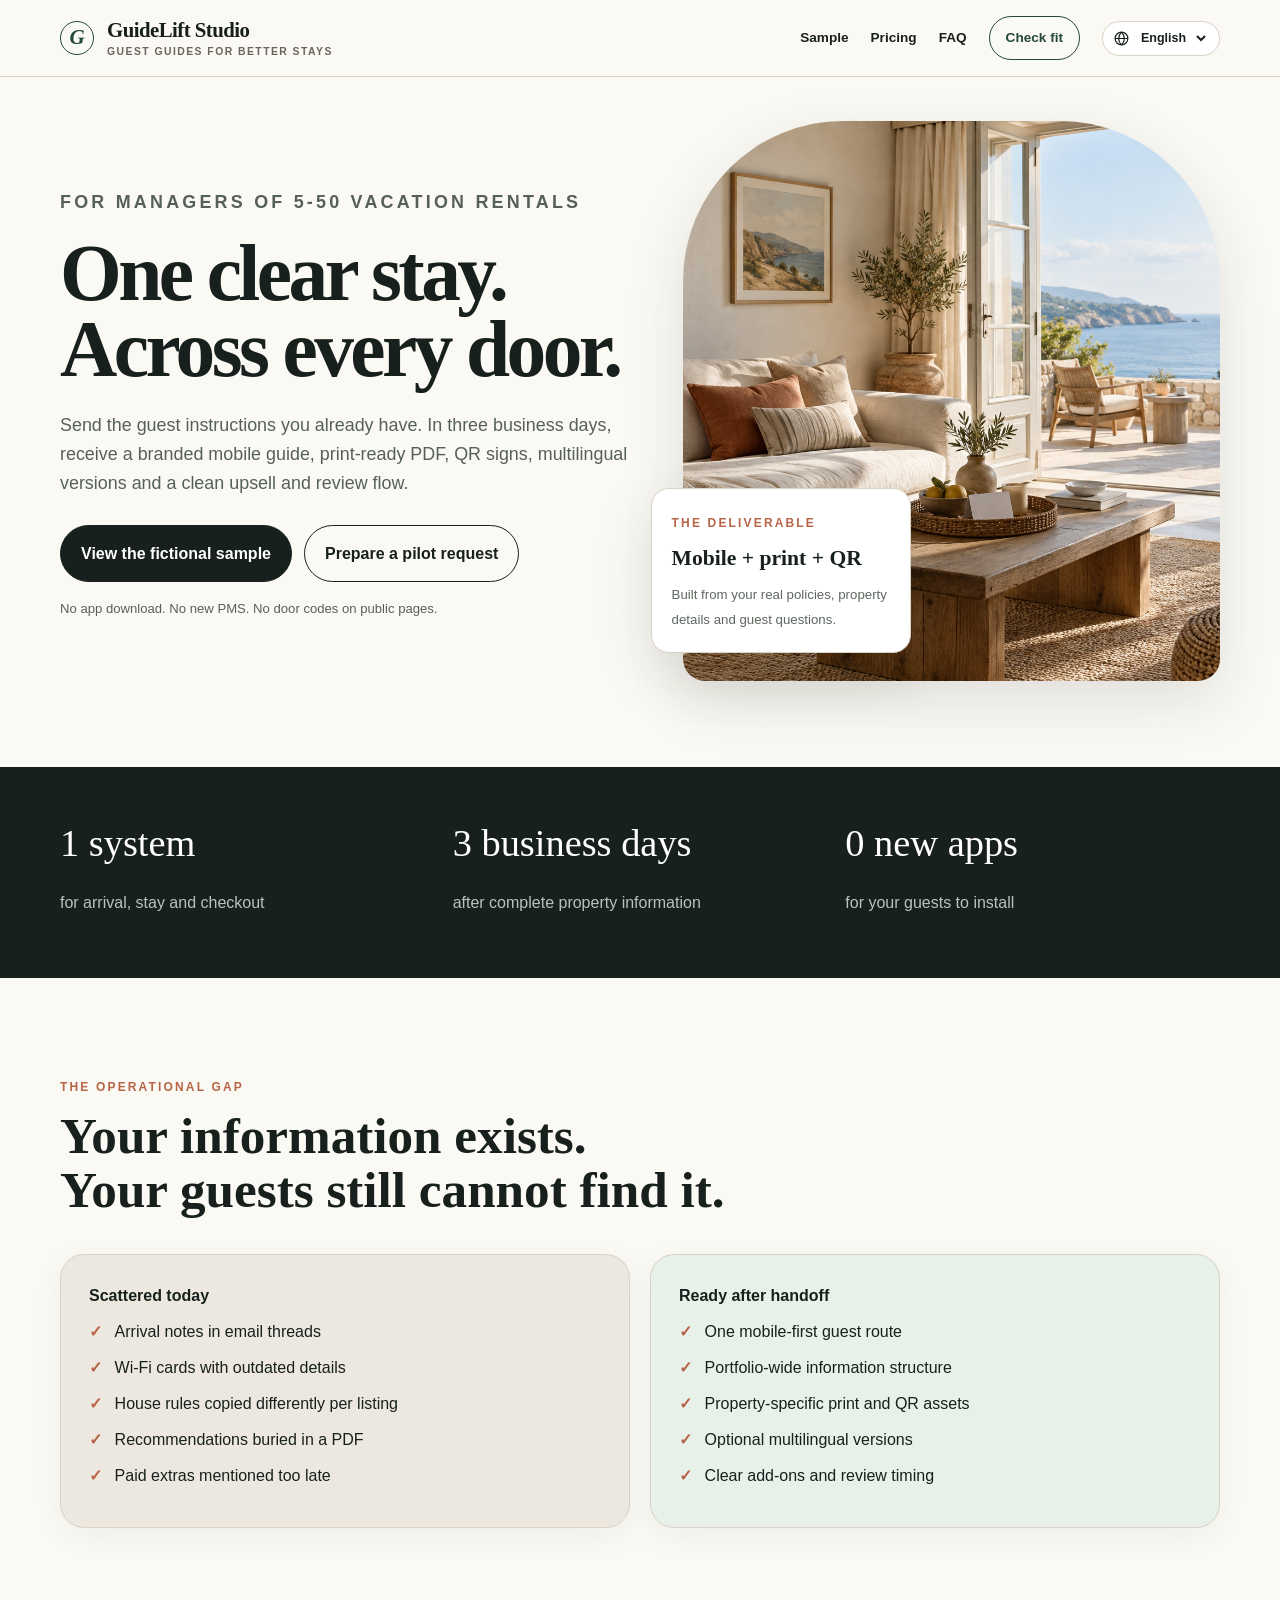
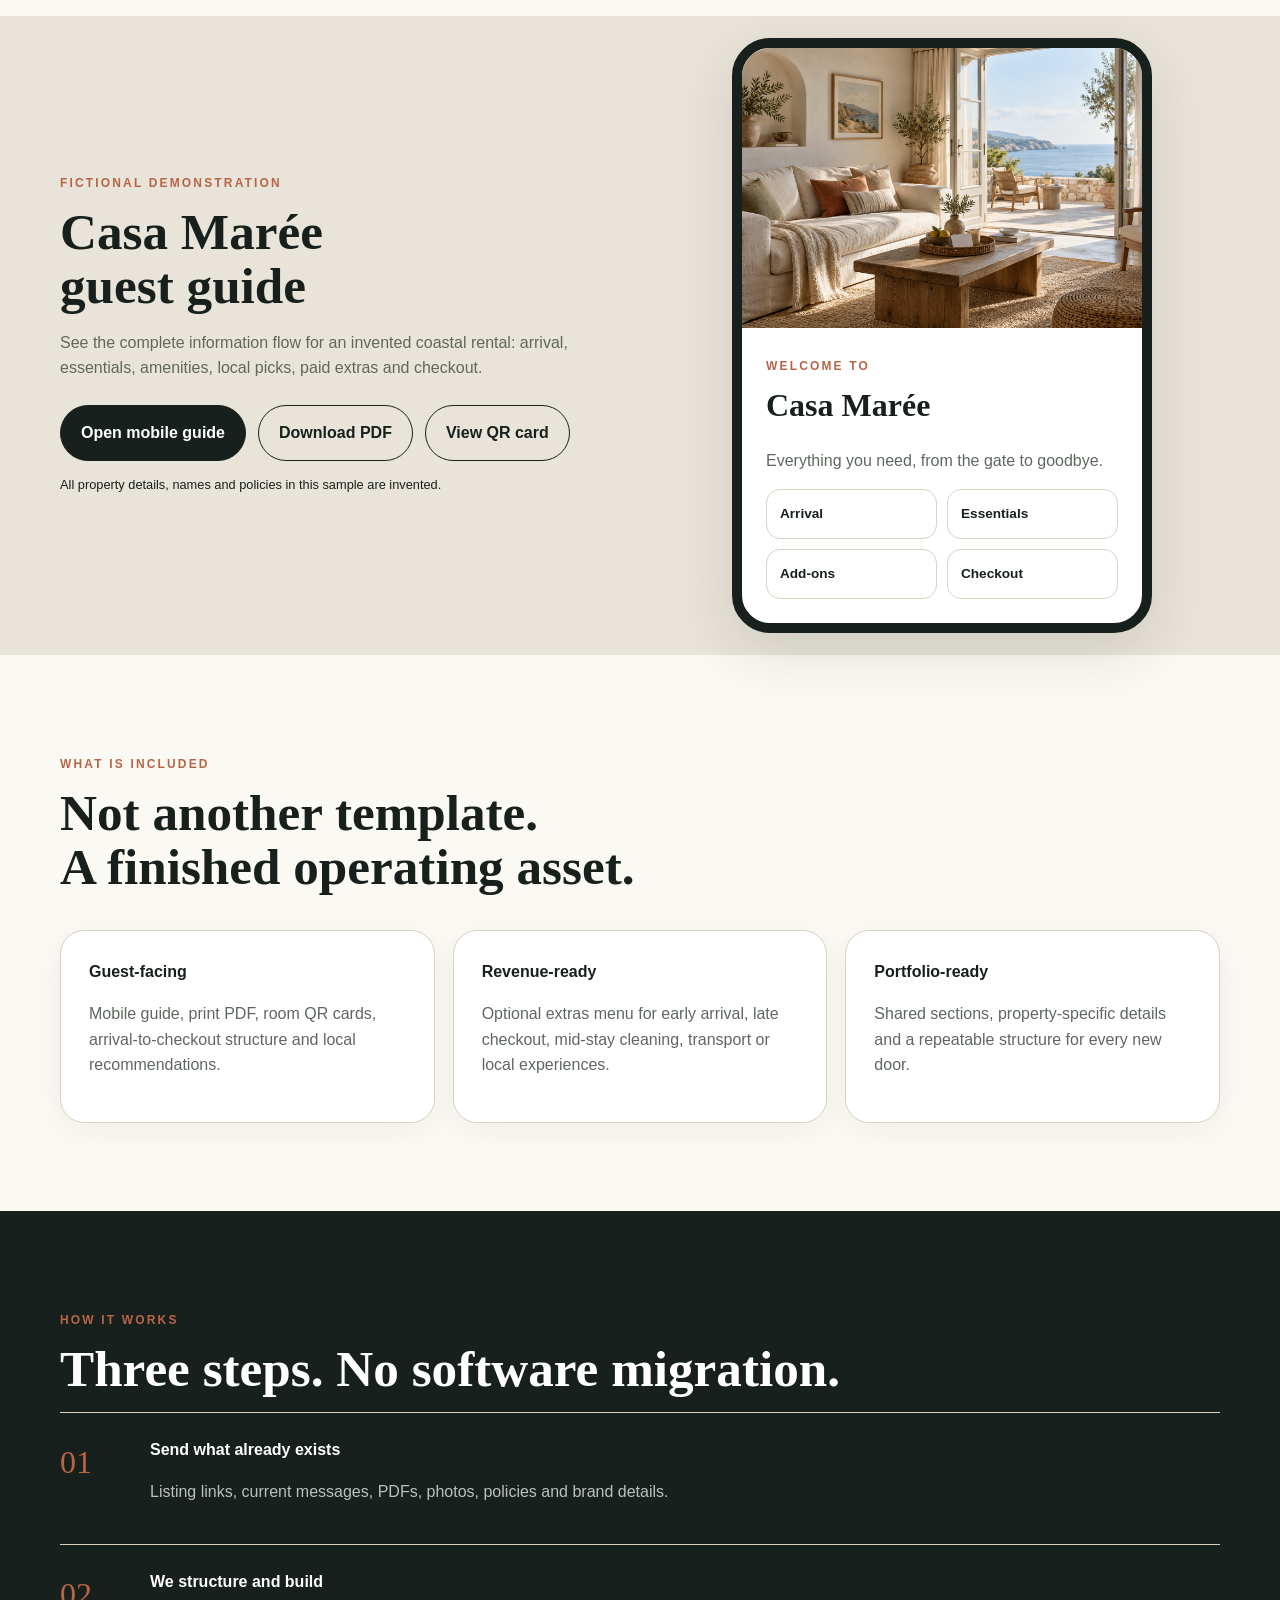
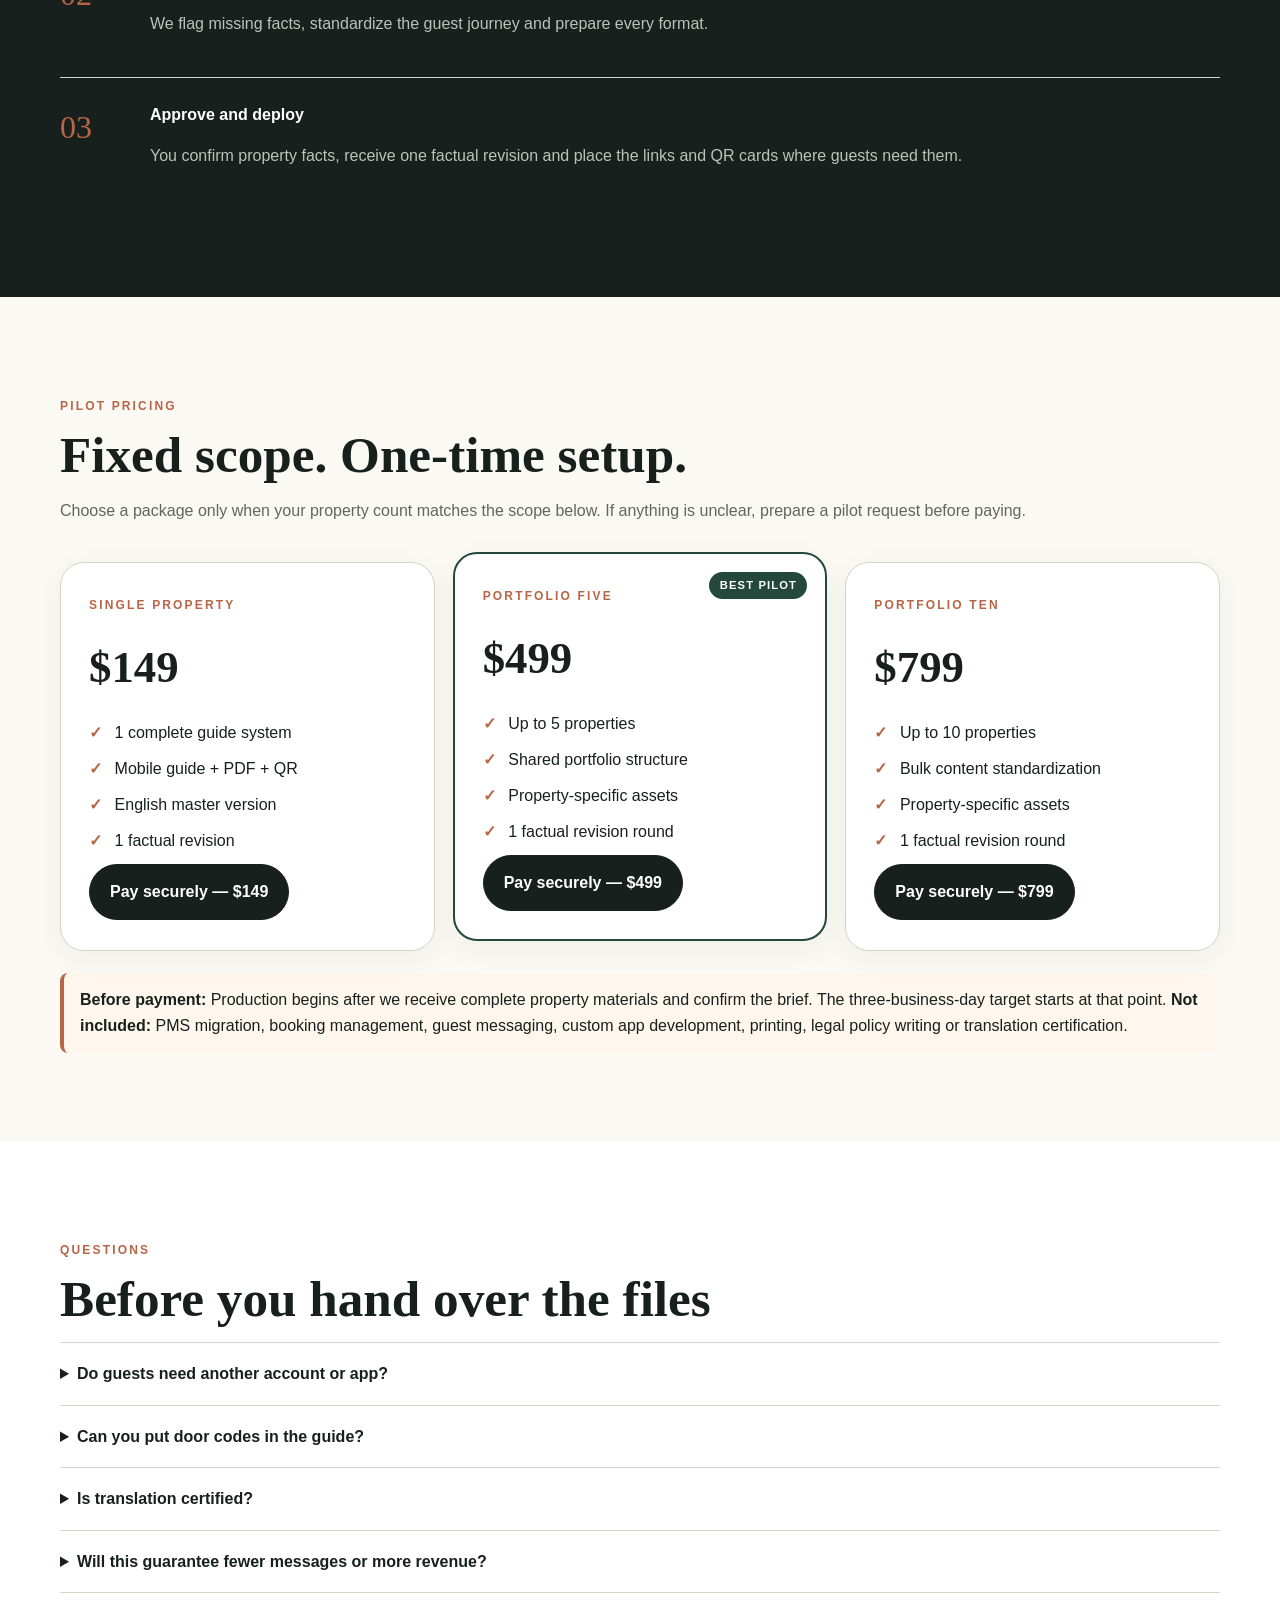
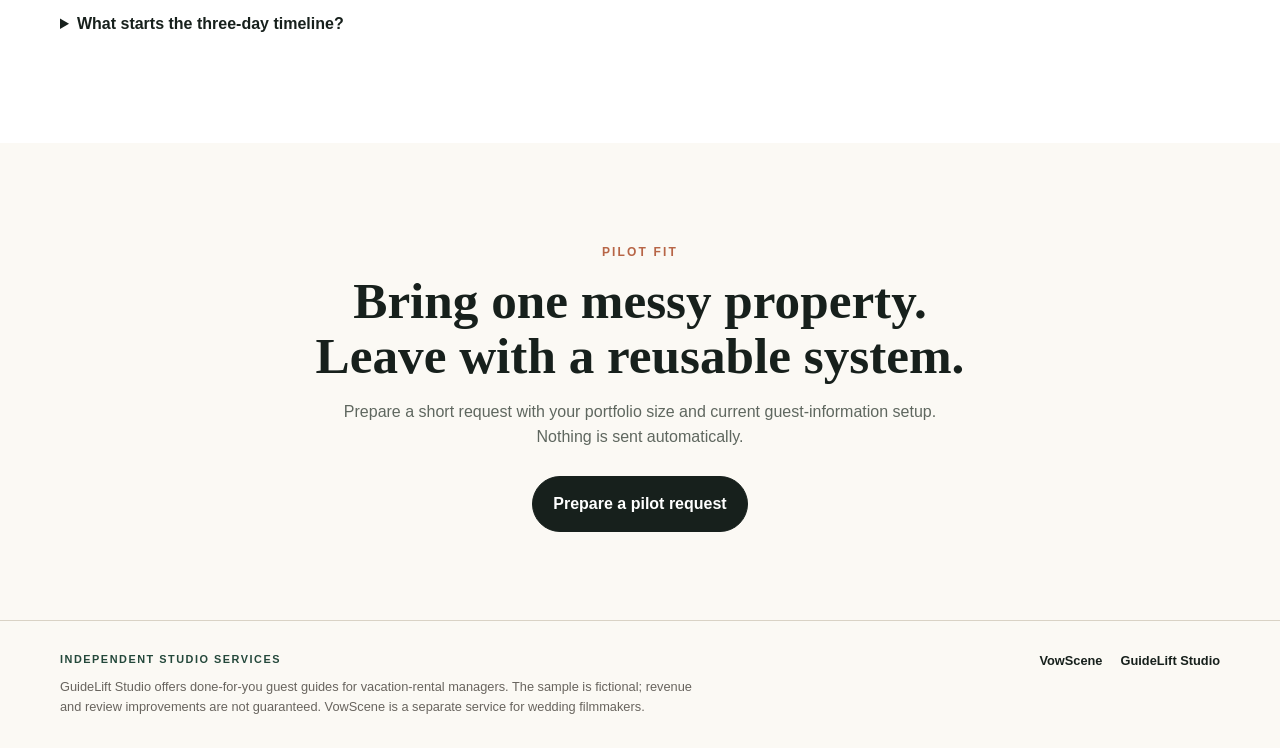
==== commit 45776854: "Add six-language selector across customer sites" ====
--- a/guidelift/index.html
+++ b/guidelift/index.html
@@ -9,9 +9,10 @@
   <title>GuideLift Studio - Done-for-you guest guide systems</title>
   <link rel="stylesheet" href="styles.css">
   <link rel="stylesheet" href="../assets/studio-shell.css">
+  <script defer src="../assets/i18n-data.js"></script><script defer src="../assets/i18n.js"></script>
 </head>
 <body>
-  <header class="studio-shell studio-shell--stays studio-header"><div class="studio-header__inner"><a class="studio-brand" href="#top"><span class="studio-brand__mark" aria-hidden="true">G</span><span class="studio-brand__text"><span class="studio-brand__name">GuideLift Studio</span><span class="studio-brand__type">Guest guides for better stays</span></span></a><nav class="studio-nav" aria-label="GuideLift navigation"><a href="#sample">Sample</a><a href="#pricing">Pricing</a><a href="#faq">FAQ</a><a class="studio-nav__cta" href="intake.html">Check fit</a></nav></div></header>
+  <header class="studio-shell studio-shell--stays studio-header"><div class="studio-header__inner"><a class="studio-brand" href="#top"><span class="studio-brand__mark" aria-hidden="true">G</span><span class="studio-brand__text"><span class="studio-brand__name">GuideLift Studio</span><span class="studio-brand__type">Guest guides for better stays</span></span></a><nav class="studio-nav" aria-label="GuideLift navigation"><a href="#sample">Sample</a><a href="#pricing">Pricing</a><a href="#faq">FAQ</a><a class="studio-nav__cta" href="intake.html">Check fit</a><label class="language-control"><svg viewBox="0 0 24 24" aria-hidden="true"><circle cx="12" cy="12" r="9"/><path d="M3 12h18M12 3c-3 3-4 6-4 9s1 6 4 9M12 3c3 3 4 6 4 9s-1 6-4 9"/></svg><select class="site-language" aria-label="Language"><option value="en">English</option><option value="ko">한국어</option><option value="zh">简体中文</option><option value="ja">日本語</option><option value="es">Español</option><option value="fr">Français</option></select></label></nav></div></header>
   <main id="top">
     <section class="wrap hero">
       <div><p class="eyebrow">For managers of 5-50 vacation rentals</p><h1 class="serif">One clear stay.<br>Across every door.</h1><p>Send the guest instructions you already have. In three business days, receive a branded mobile guide, print-ready PDF, QR signs, multilingual versions and a clean upsell and review flow.</p><div style="display:flex;gap:12px;flex-wrap:wrap;margin-top:28px"><a class="btn" href="#sample">View the fictional sample</a><a class="btn secondary" href="intake.html">Prepare a pilot request</a></div><p style="font-size:.82rem;margin-top:16px">No app download. No new PMS. No door codes on public pages.</p></div>
--- a/assets/studio-shell.css
+++ b/assets/studio-shell.css
@@ -18,4 +18,8 @@
 .studio-footer__note{max-width:650px;margin:0;color:#68645e;font-size:.8rem;line-height:1.6}
 .studio-footer__links{display:flex;gap:18px;flex-wrap:wrap;white-space:nowrap}
 .studio-footer a{color:var(--studio-ink);font-size:.8rem;font-weight:700;text-decoration:none}
-@media(max-width:680px){.studio-header__inner{min-height:70px;gap:12px}.studio-nav{gap:12px}.studio-nav a:not(.studio-nav__cta){display:none}.studio-brand__name{font-size:1.08rem}.studio-brand__type{display:none}.studio-nav .studio-nav__cta{padding:9px 11px;font-size:.75rem;white-space:nowrap}.studio-footer__inner{display:block}.studio-footer__links{margin-top:18px}}
+.language-control{display:inline-flex;align-items:center;gap:7px;border:1px solid var(--studio-line,#d9d2c5);border-radius:999px;padding:8px 10px;background:#fff;color:var(--studio-ink,#1c1917)}
+.language-control svg{width:17px;height:17px;flex:none;stroke:currentColor;fill:none;stroke-width:1.7}
+.language-control select{max-width:116px;border:0;background:transparent;color:inherit;font:700 .78rem Inter,Arial,sans-serif;cursor:pointer;outline-offset:3px}
+.language-control--standalone{margin-left:auto}
+@media(max-width:680px){.studio-header__inner{min-height:70px;gap:12px}.studio-nav{gap:12px}.studio-nav a:not(.language-control){display:none}.studio-brand__name{font-size:1.08rem}.studio-brand__type{display:none}.studio-footer__inner{display:block}.studio-footer__links{margin-top:18px}.language-control select{max-width:104px}header.nav:has(.language-control){flex-wrap:wrap;gap:12px}}
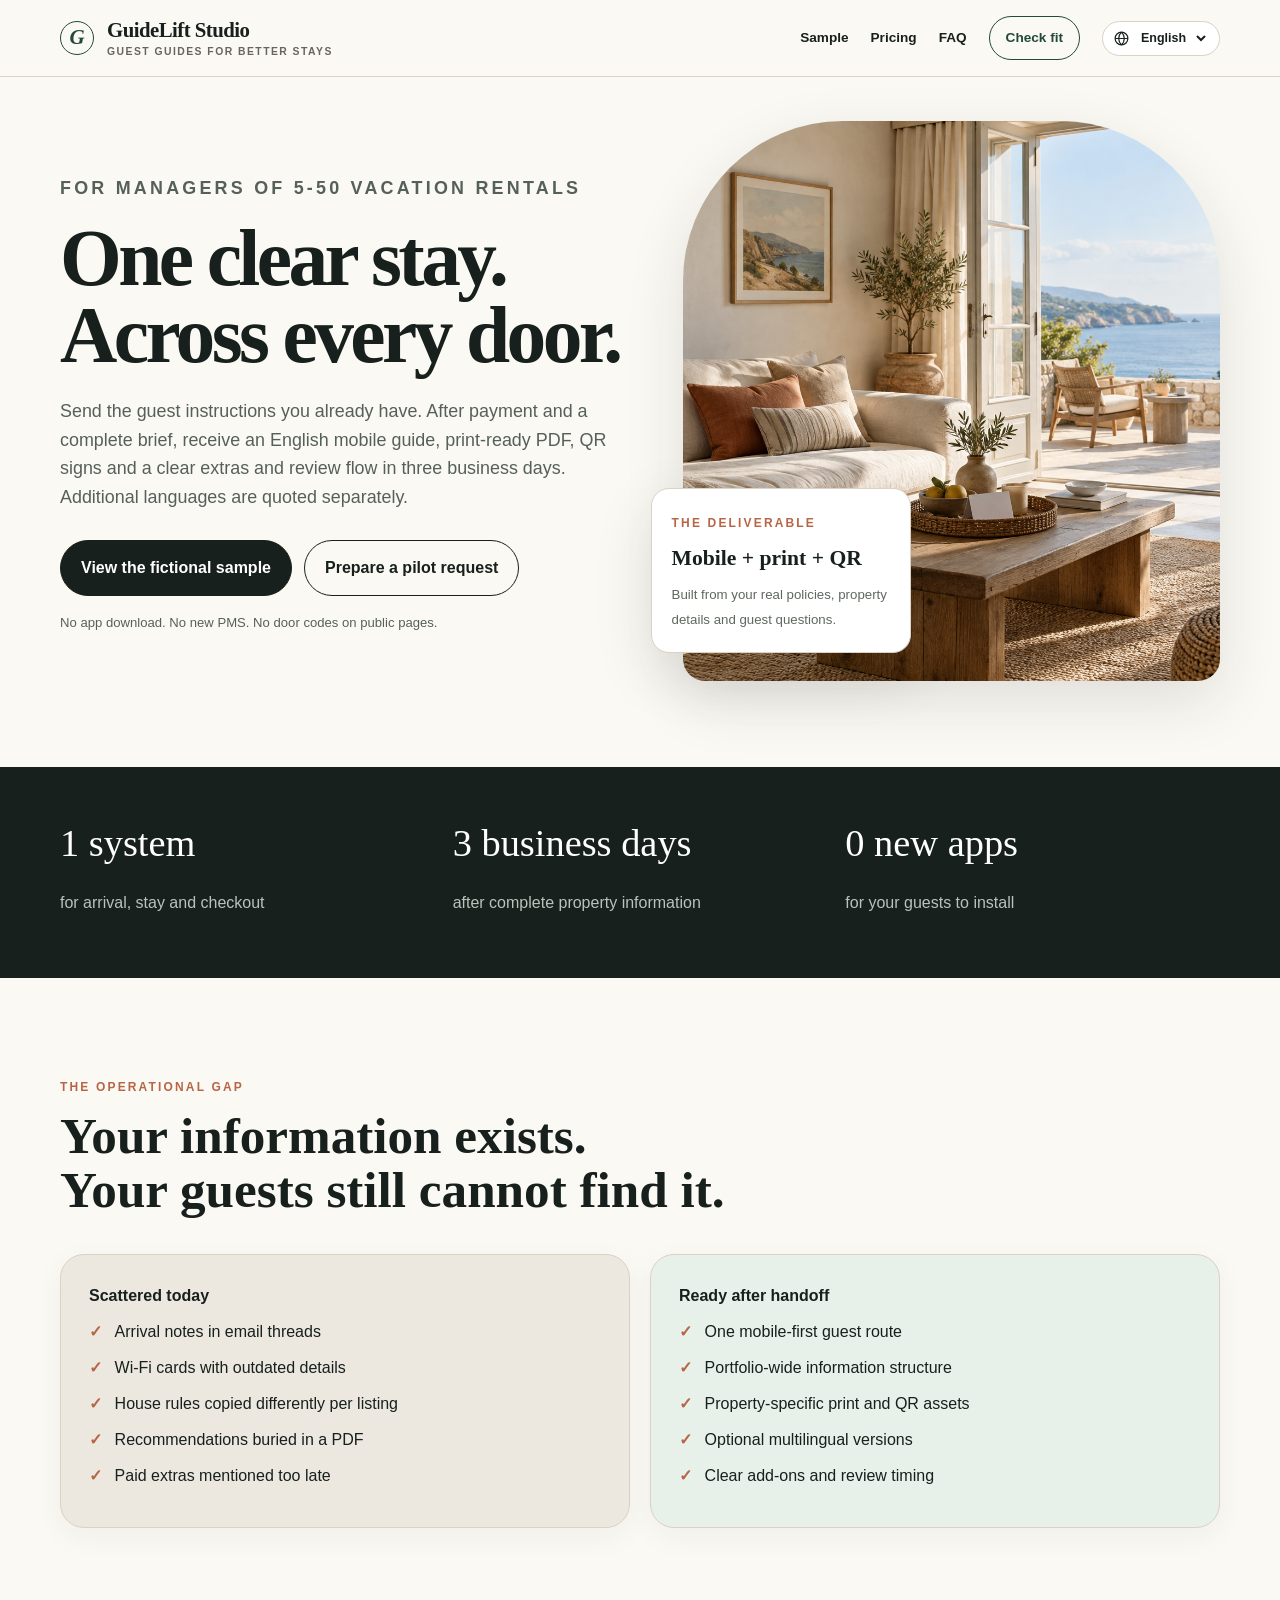
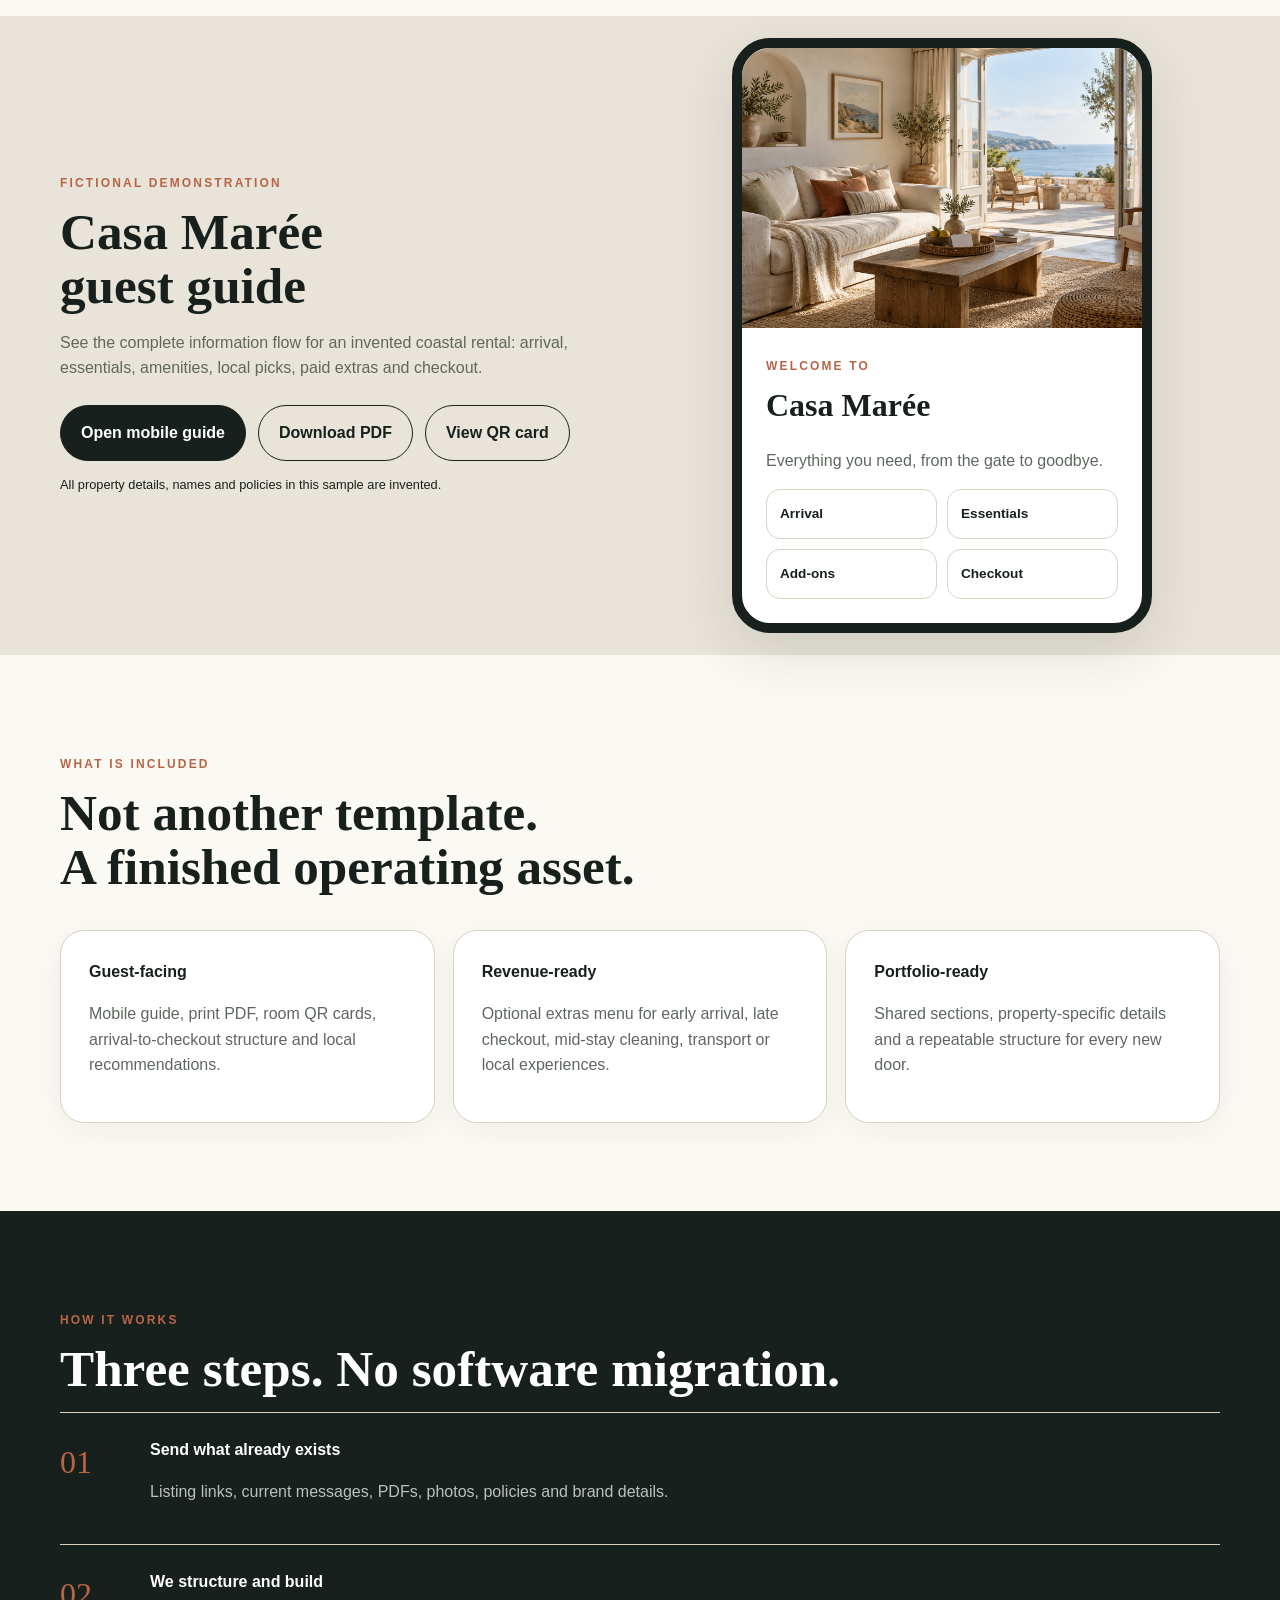
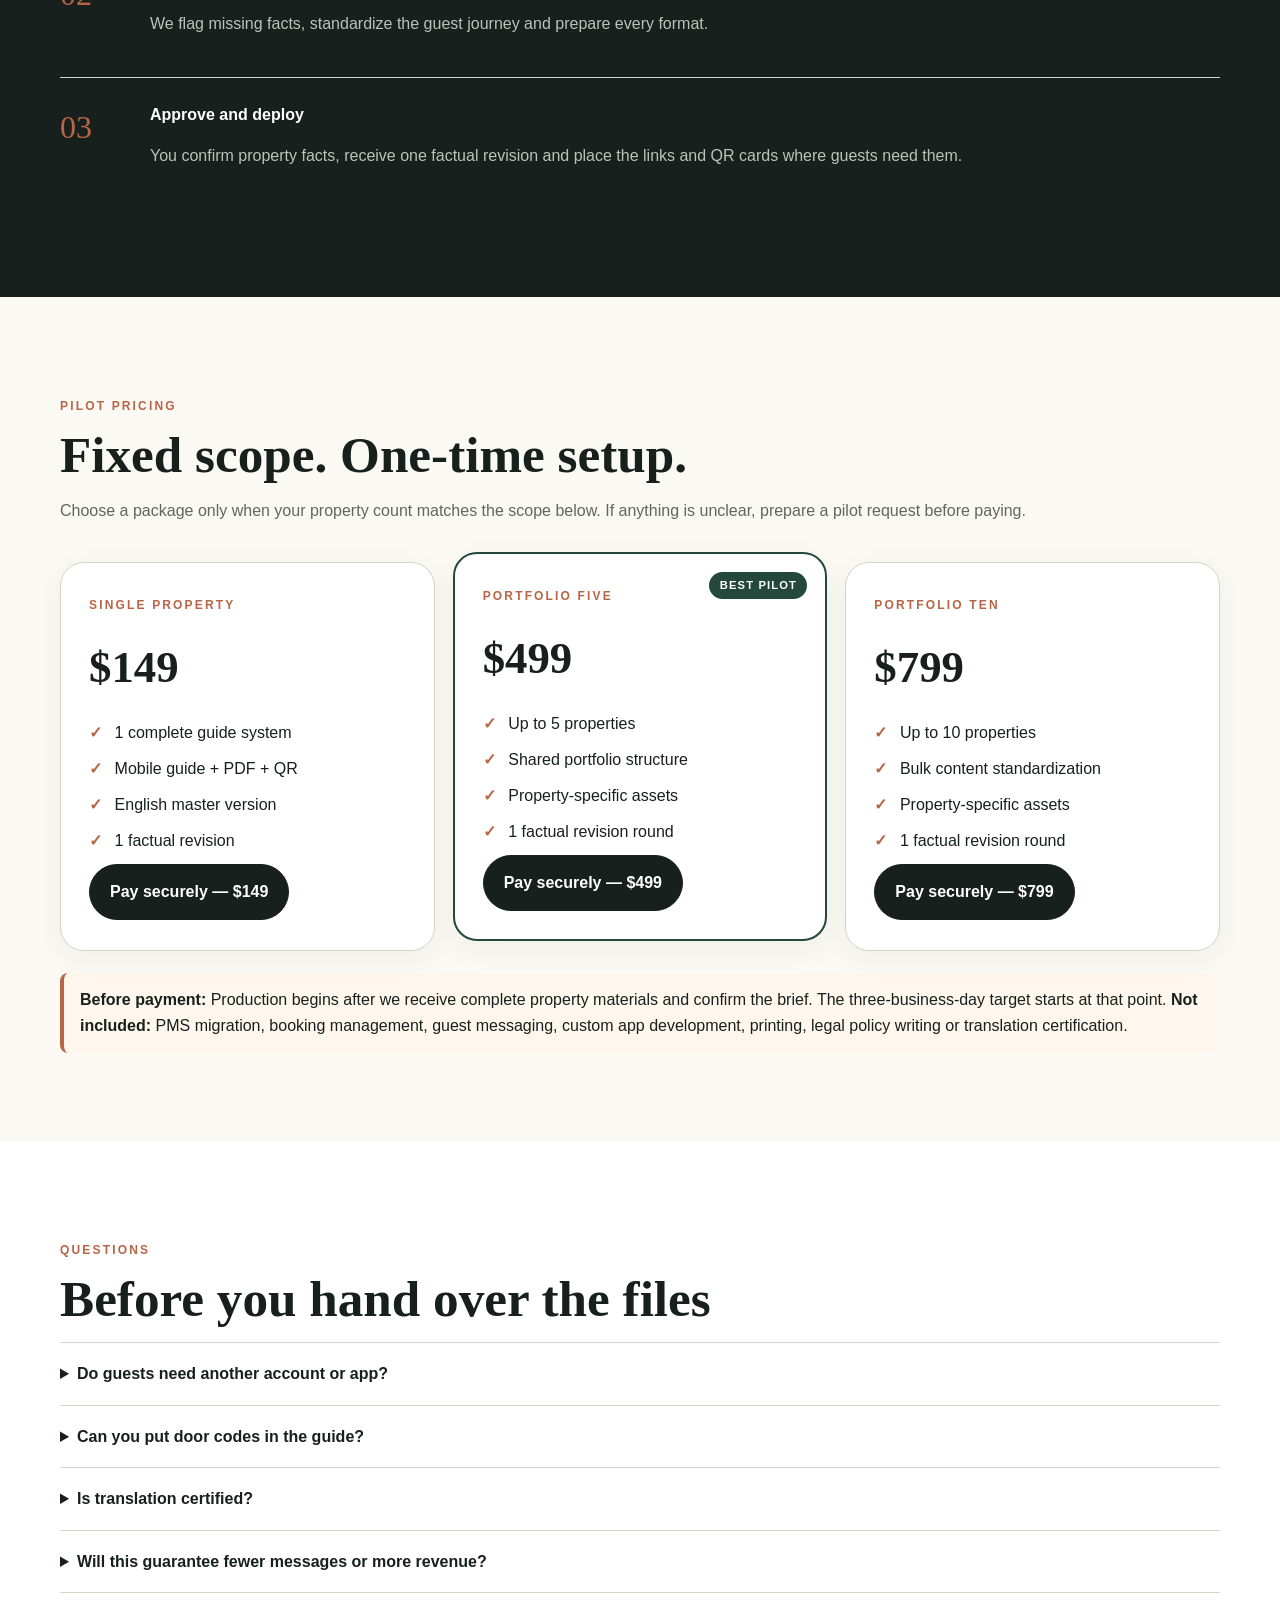
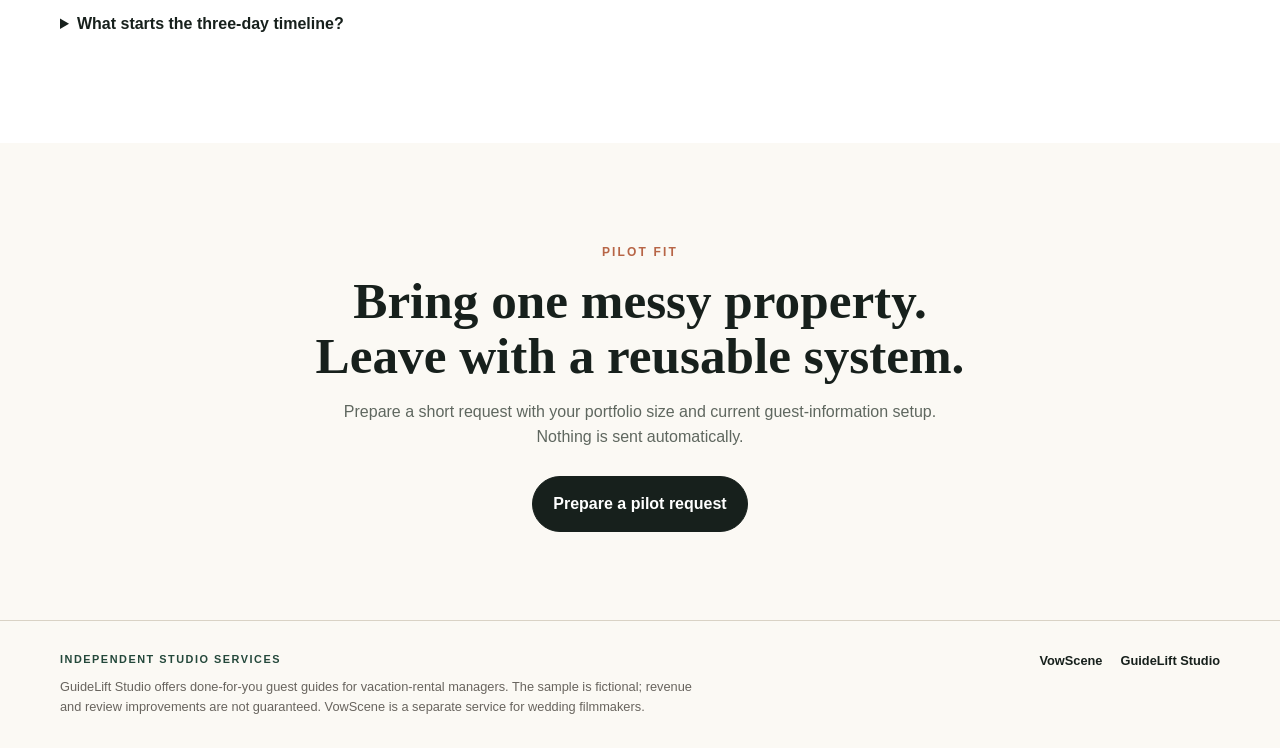
==== commit 1870e460: "Clarify offer scope and remove unverified scarcity" ====
--- a/guidelift/index.html
+++ b/guidelift/index.html
@@ -15,7 +15,7 @@
   <header class="studio-shell studio-shell--stays studio-header"><div class="studio-header__inner"><a class="studio-brand" href="#top"><span class="studio-brand__mark" aria-hidden="true">G</span><span class="studio-brand__text"><span class="studio-brand__name">GuideLift Studio</span><span class="studio-brand__type">Guest guides for better stays</span></span></a><nav class="studio-nav" aria-label="GuideLift navigation"><a href="#sample">Sample</a><a href="#pricing">Pricing</a><a href="#faq">FAQ</a><a class="studio-nav__cta" href="intake.html">Check fit</a><label class="language-control"><svg viewBox="0 0 24 24" aria-hidden="true"><circle cx="12" cy="12" r="9"/><path d="M3 12h18M12 3c-3 3-4 6-4 9s1 6 4 9M12 3c3 3 4 6 4 9s-1 6-4 9"/></svg><select class="site-language" aria-label="Language"><option value="en">English</option><option value="ko">한국어</option><option value="zh">简体中文</option><option value="ja">日本語</option><option value="es">Español</option><option value="fr">Français</option></select></label></nav></div></header>
   <main id="top">
     <section class="wrap hero">
-      <div><p class="eyebrow">For managers of 5-50 vacation rentals</p><h1 class="serif">One clear stay.<br>Across every door.</h1><p>Send the guest instructions you already have. In three business days, receive a branded mobile guide, print-ready PDF, QR signs, multilingual versions and a clean upsell and review flow.</p><div style="display:flex;gap:12px;flex-wrap:wrap;margin-top:28px"><a class="btn" href="#sample">View the fictional sample</a><a class="btn secondary" href="intake.html">Prepare a pilot request</a></div><p style="font-size:.82rem;margin-top:16px">No app download. No new PMS. No door codes on public pages.</p></div>
+      <div><p class="eyebrow">For managers of 5-50 vacation rentals</p><h1 class="serif">One clear stay.<br>Across every door.</h1><p>Send the guest instructions you already have. After payment and a complete brief, receive an English mobile guide, print-ready PDF, QR signs and a clear extras and review flow in three business days. Additional languages are quoted separately.</p><div style="display:flex;gap:12px;flex-wrap:wrap;margin-top:28px"><a class="btn" href="#sample">View the fictional sample</a><a class="btn secondary" href="intake.html">Prepare a pilot request</a></div><p style="font-size:.82rem;margin-top:16px">No app download. No new PMS. No door codes on public pages.</p></div>
       <div class="hero-media"><img src="assets/casa-maree-hero.png" alt="Fictional coastal vacation rental living room"><div class="hero-note"><span class="eyebrow">The deliverable</span><strong class="serif" style="display:block;font-size:1.35rem;margin:.35rem 0">Mobile + print + QR</strong><span class="muted" style="font-size:.83rem">Built from your real policies, property details and guest questions.</span></div></div>
     </section>
 
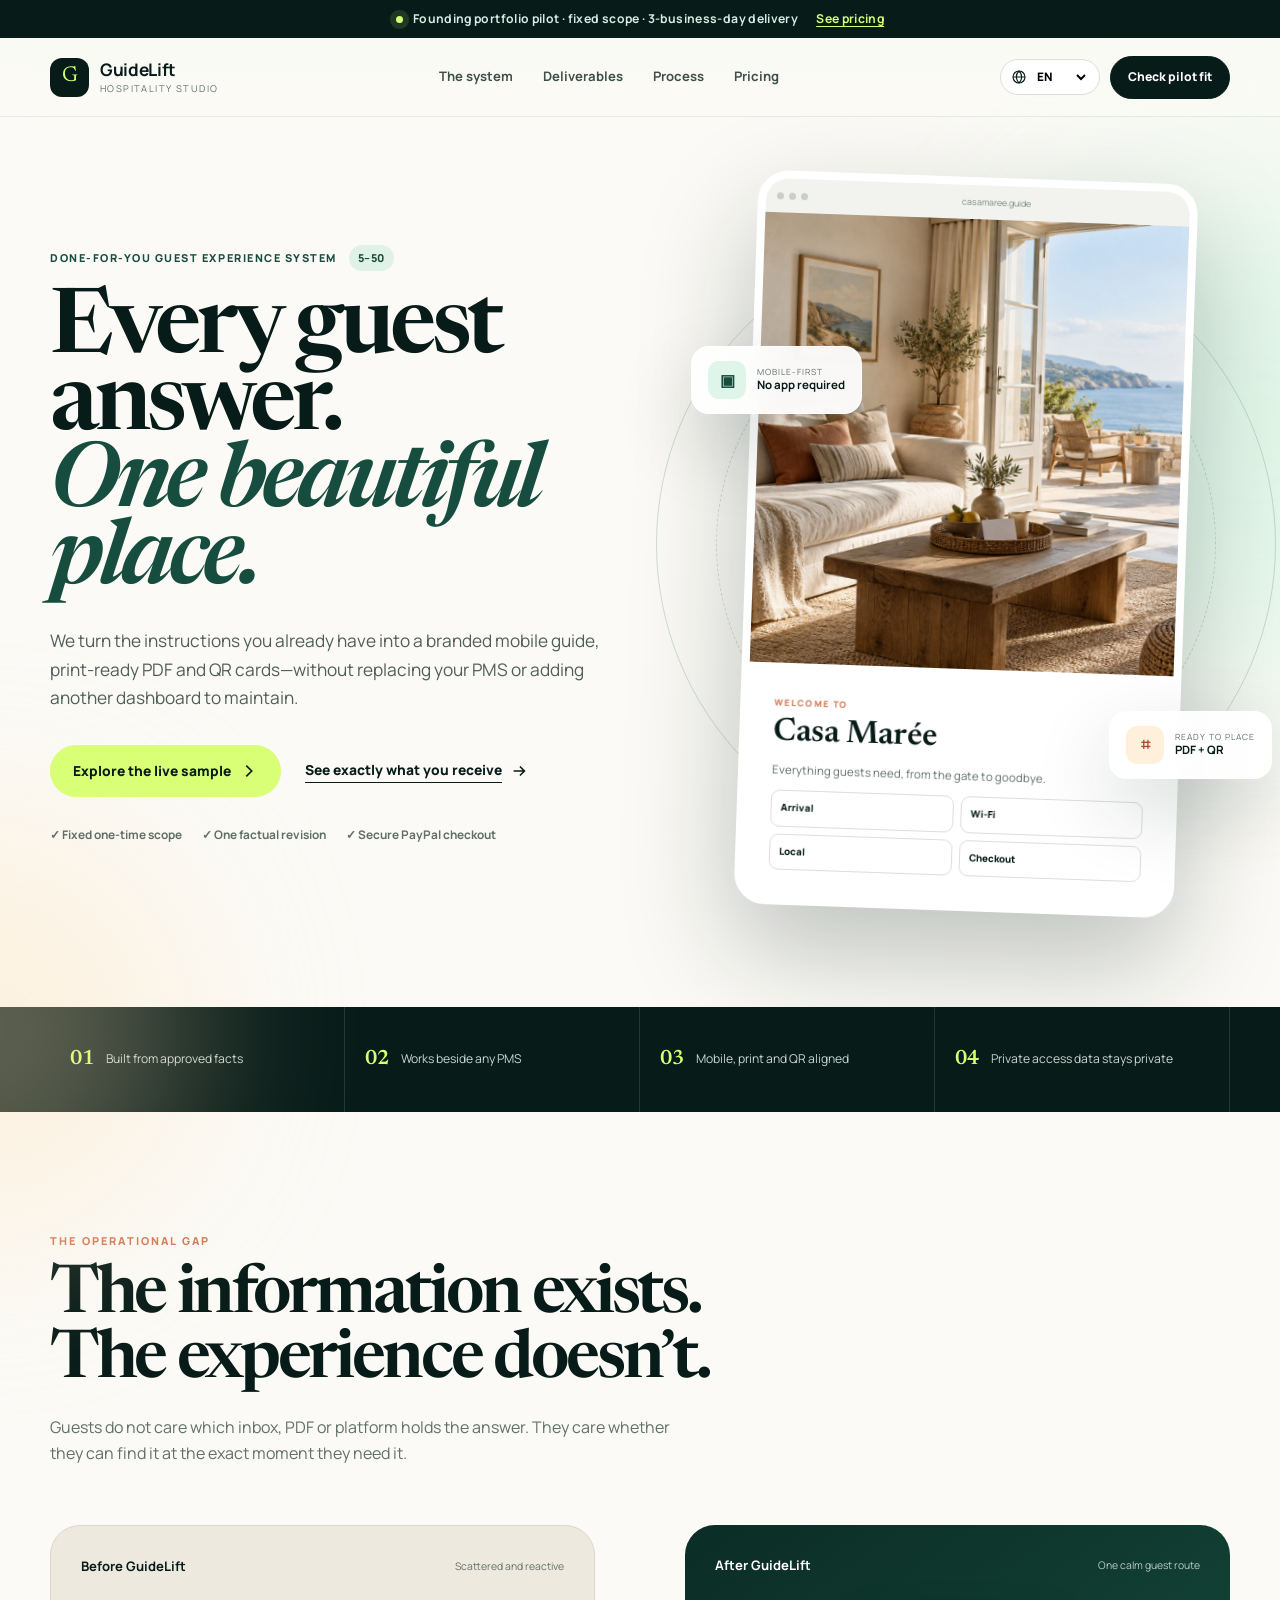
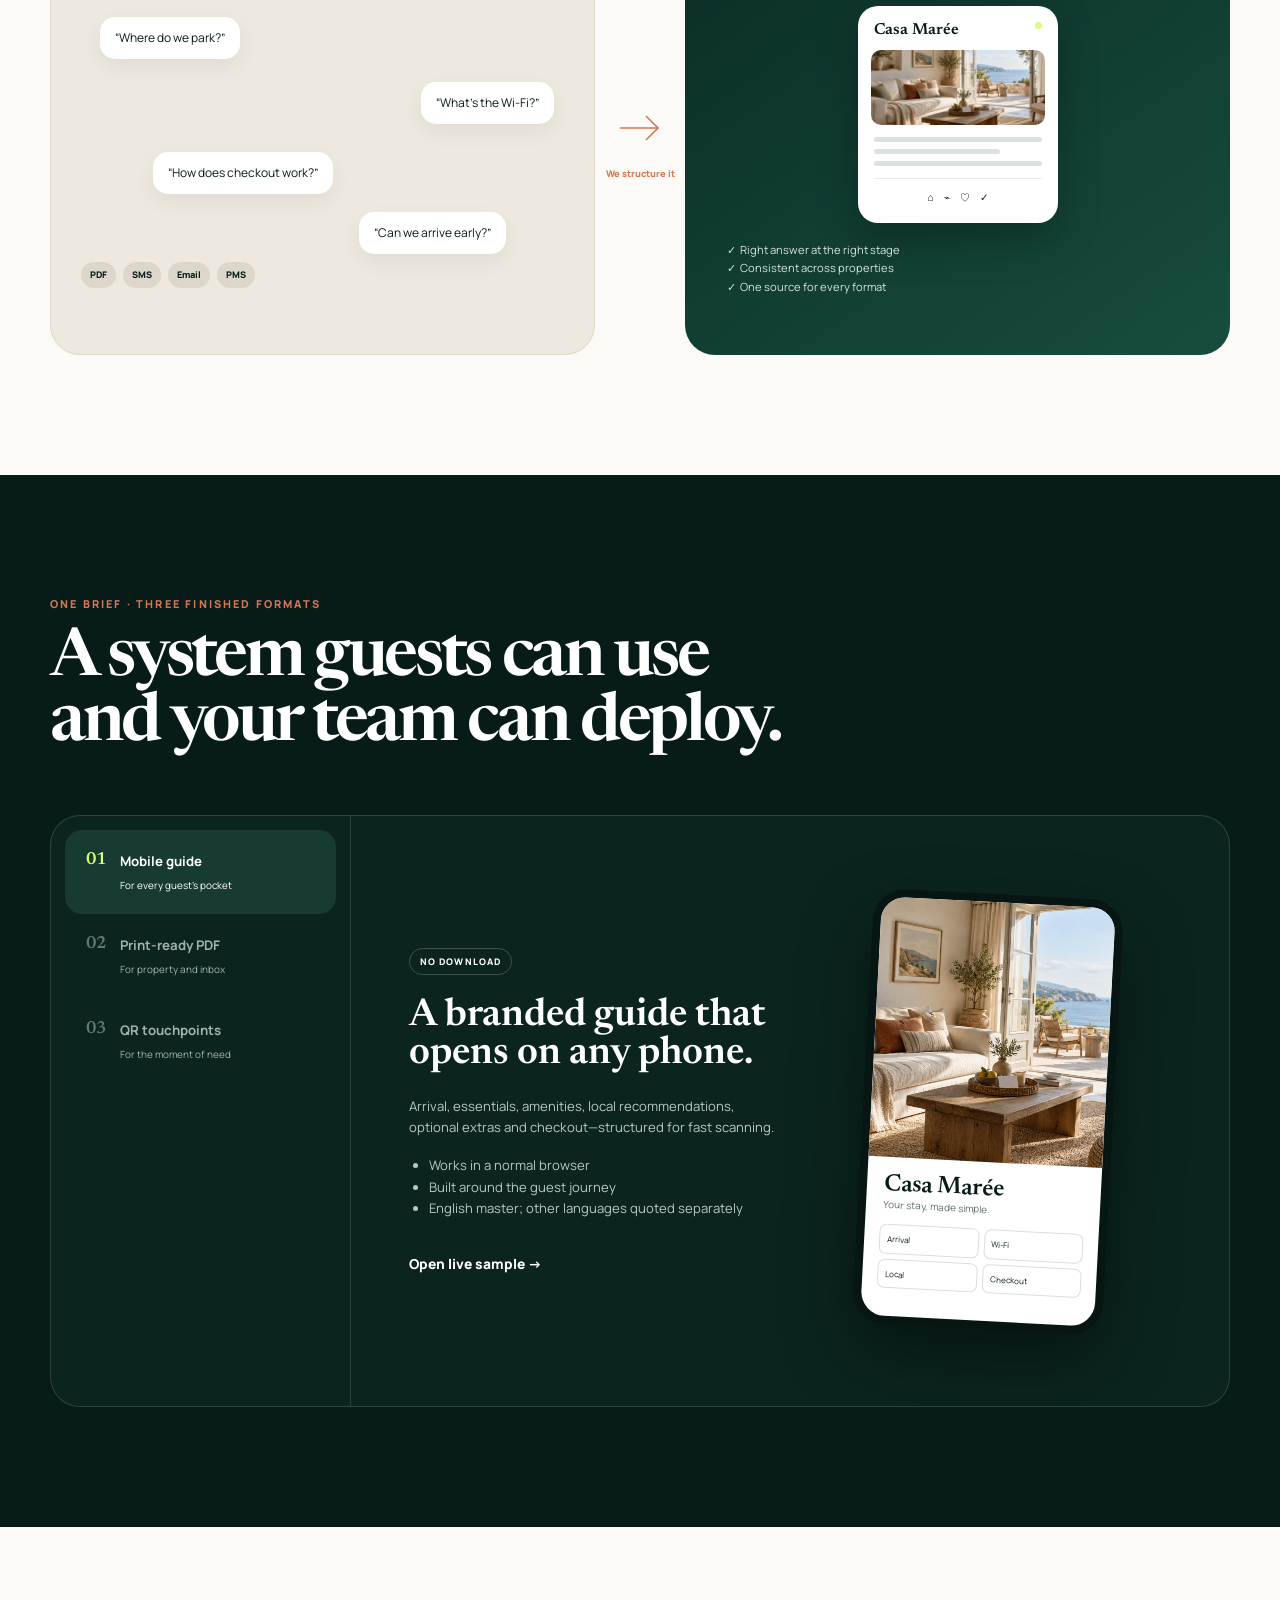
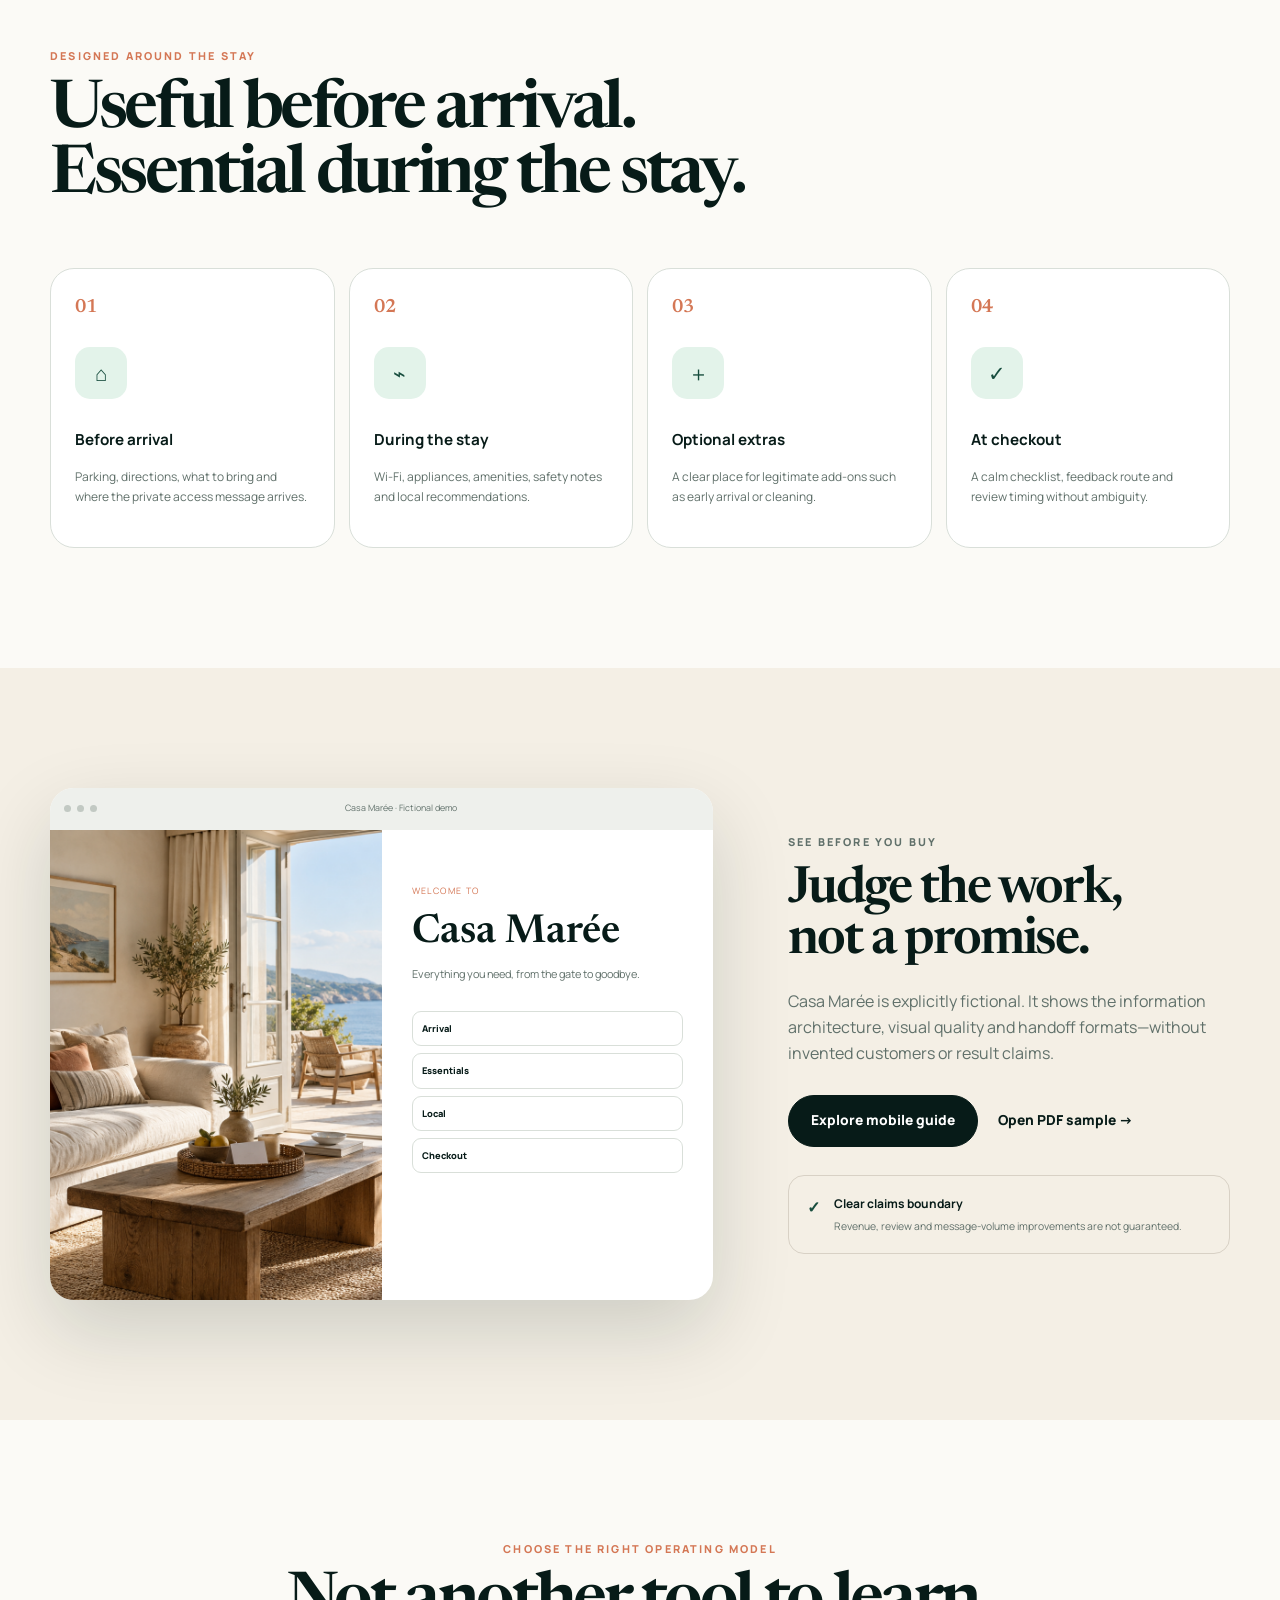
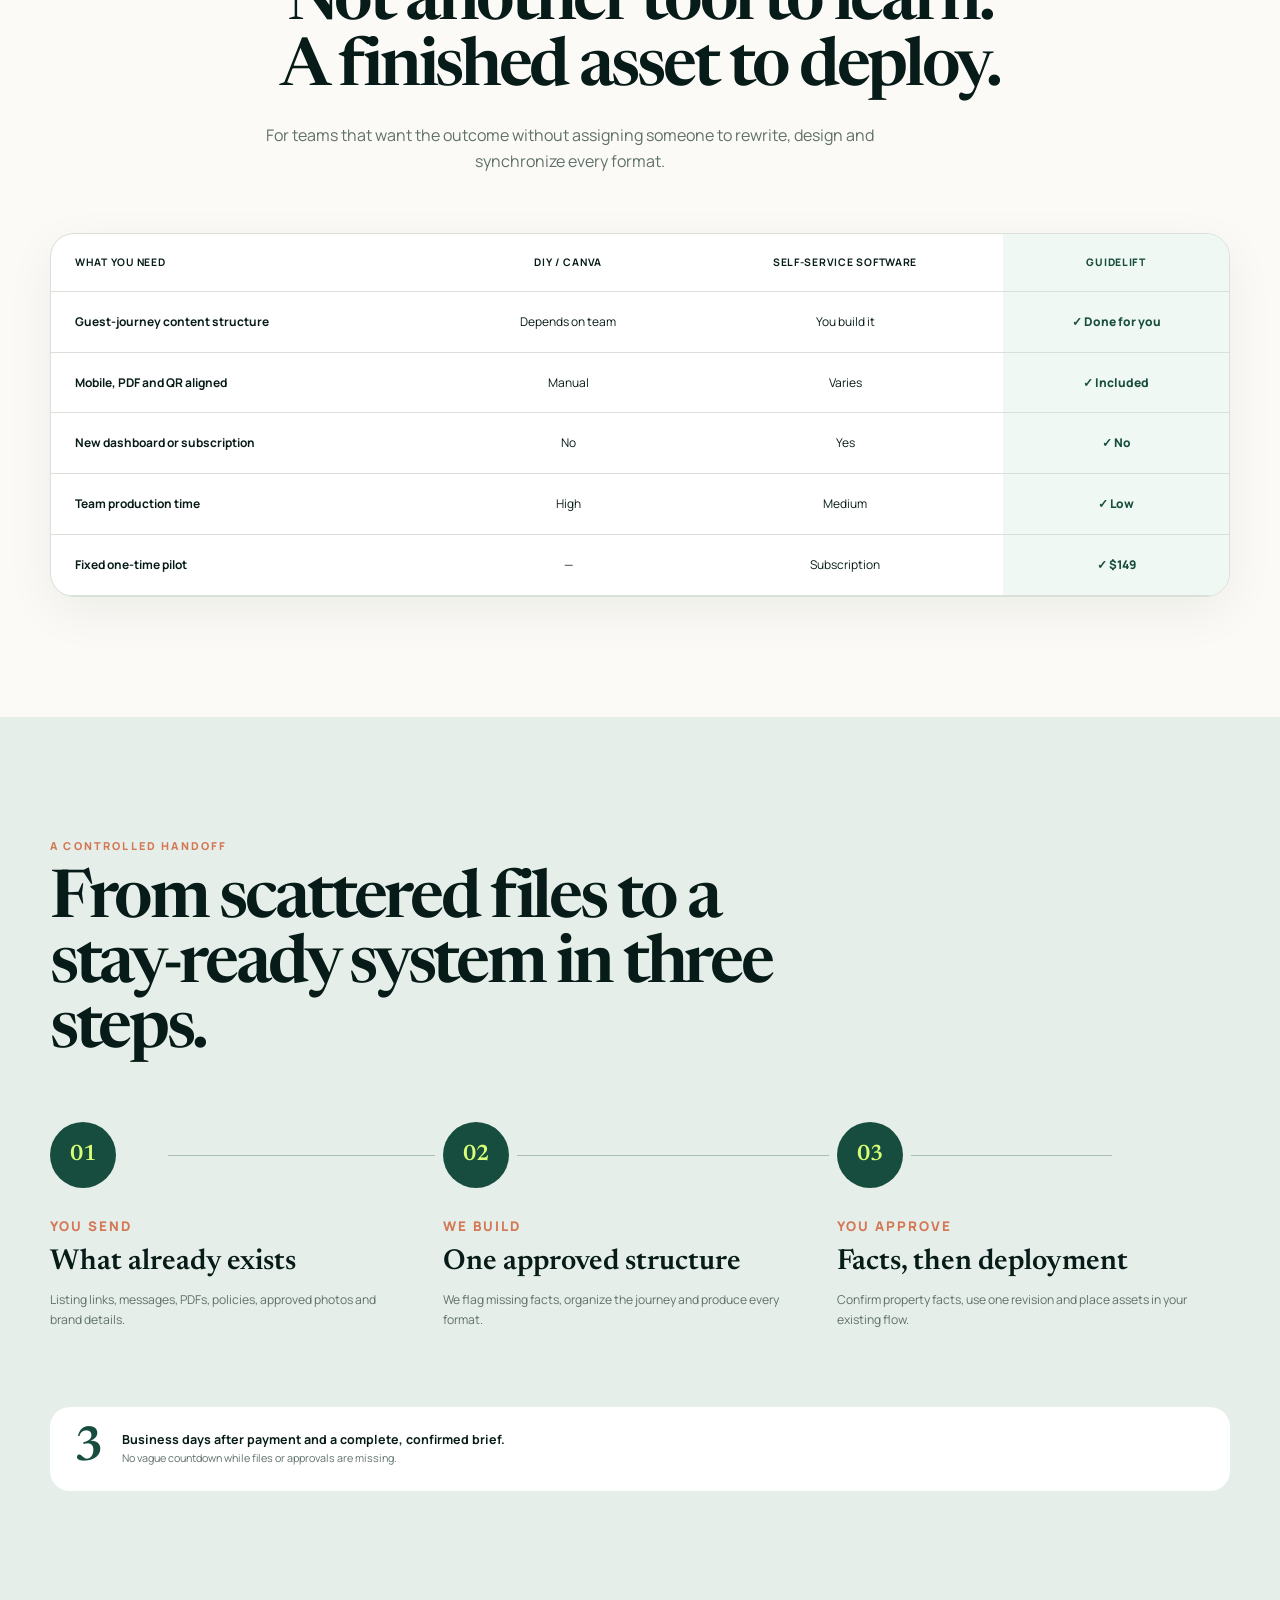
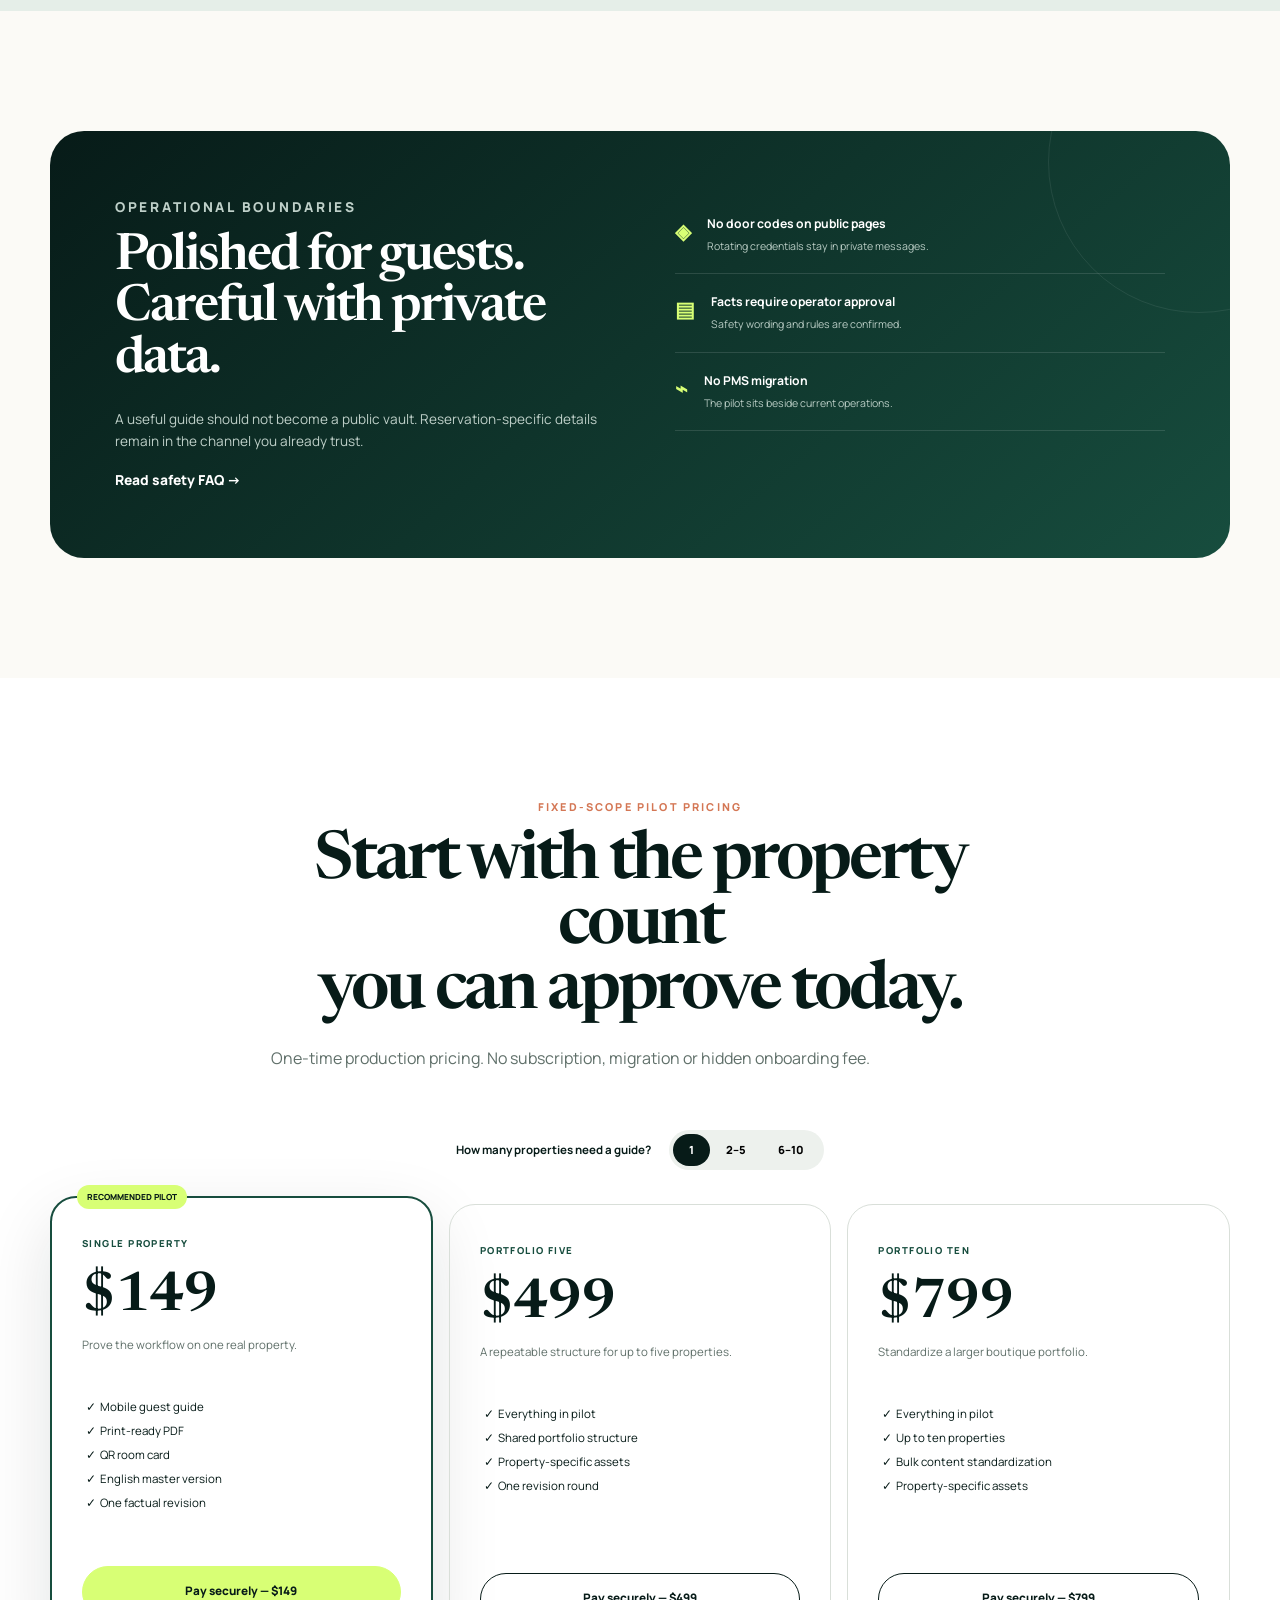
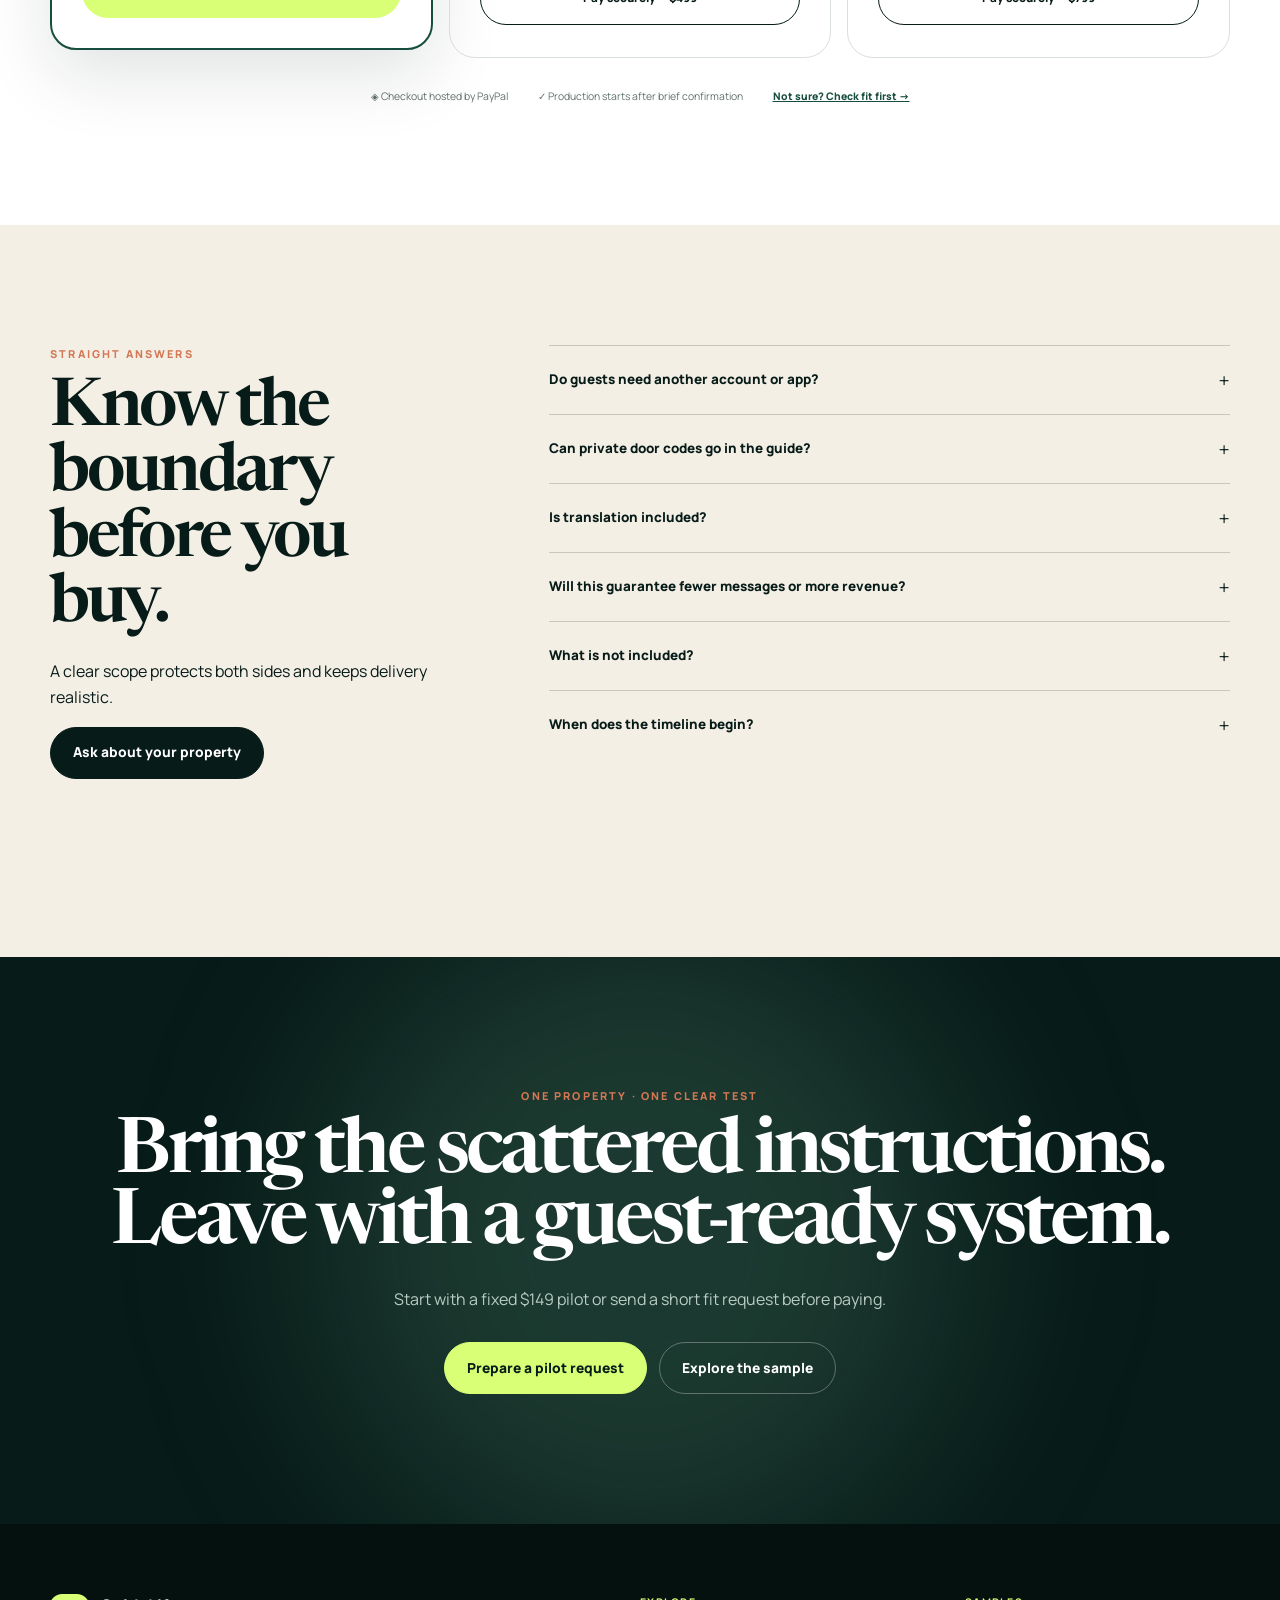
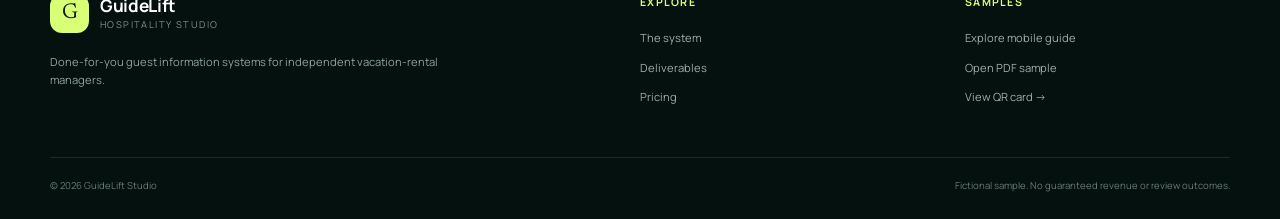
==== commit 9f3c12ef: "Redesign GuideLift conversion landing page" ====
--- a/guidelift/index.html
+++ b/guidelift/index.html
@@ -1,39 +1,43 @@
 <!doctype html>
-<html lang="en">
-<head>
-  <meta charset="utf-8"><meta name="viewport" content="width=device-width,initial-scale=1">
-  <meta name="description" content="Done-for-you multilingual guest guides for vacation rental managers. Mobile guide, print-ready PDF, QR signs, upsell menus and review flow in three business days.">
-  <meta property="og:title" content="GuideLift Studio - Turn scattered guest instructions into one stay-ready system">
-  <meta property="og:description" content="A done-for-you guest guide system for vacation rental portfolios.">
-  <meta property="og:image" content="assets/casa-maree-hero.png"><meta property="og:type" content="website">
-  <title>GuideLift Studio - Done-for-you guest guide systems</title>
-  <link rel="stylesheet" href="styles.css">
-  <link rel="stylesheet" href="../assets/studio-shell.css">
-  <script defer src="../assets/i18n-data.js"></script><script defer src="../assets/i18n.js"></script>
-</head>
-<body>
-  <header class="studio-shell studio-shell--stays studio-header"><div class="studio-header__inner"><a class="studio-brand" href="#top"><span class="studio-brand__mark" aria-hidden="true">G</span><span class="studio-brand__text"><span class="studio-brand__name">GuideLift Studio</span><span class="studio-brand__type">Guest guides for better stays</span></span></a><nav class="studio-nav" aria-label="GuideLift navigation"><a href="#sample">Sample</a><a href="#pricing">Pricing</a><a href="#faq">FAQ</a><a class="studio-nav__cta" href="intake.html">Check fit</a><label class="language-control"><svg viewBox="0 0 24 24" aria-hidden="true"><circle cx="12" cy="12" r="9"/><path d="M3 12h18M12 3c-3 3-4 6-4 9s1 6 4 9M12 3c3 3 4 6 4 9s-1 6-4 9"/></svg><select class="site-language" aria-label="Language"><option value="en">English</option><option value="ko">한국어</option><option value="zh">简体中文</option><option value="ja">日本語</option><option value="es">Español</option><option value="fr">Français</option></select></label></nav></div></header>
-  <main id="top">
-    <section class="wrap hero">
-      <div><p class="eyebrow">For managers of 5-50 vacation rentals</p><h1 class="serif">One clear stay.<br>Across every door.</h1><p>Send the guest instructions you already have. After payment and a complete brief, receive an English mobile guide, print-ready PDF, QR signs and a clear extras and review flow in three business days. Additional languages are quoted separately.</p><div style="display:flex;gap:12px;flex-wrap:wrap;margin-top:28px"><a class="btn" href="#sample">View the fictional sample</a><a class="btn secondary" href="intake.html">Prepare a pilot request</a></div><p style="font-size:.82rem;margin-top:16px">No app download. No new PMS. No door codes on public pages.</p></div>
-      <div class="hero-media"><img src="assets/casa-maree-hero.png" alt="Fictional coastal vacation rental living room"><div class="hero-note"><span class="eyebrow">The deliverable</span><strong class="serif" style="display:block;font-size:1.35rem;margin:.35rem 0">Mobile + print + QR</strong><span class="muted" style="font-size:.83rem">Built from your real policies, property details and guest questions.</span></div></div>
-    </section>
+<html lang="en"><head>
+<meta charset="utf-8"><meta name="viewport" content="width=device-width,initial-scale=1"><meta name="theme-color" content="#071b18">
+<meta name="description" content="Done-for-you guest information systems for boutique vacation-rental portfolios: mobile guide, print-ready PDF and QR cards.">
+<meta property="og:title" content="GuideLift Studio — One clear stay across every door"><meta property="og:description" content="Turn scattered instructions into one guest-ready system without replacing your PMS."><meta property="og:image" content="assets/casa-maree-hero.png"><meta property="og:type" content="website">
+<title>GuideLift Studio — Done-for-you guest guide systems</title>
+<link rel="preconnect" href="https://fonts.googleapis.com"><link rel="preconnect" href="https://fonts.gstatic.com" crossorigin><link href="https://fonts.googleapis.com/css2?family=DM+Sans:wght@400;500;600;700&family=Manrope:wght@500;600;700;800&family=Newsreader:opsz,wght@6..72,500;6..72,600&display=swap" rel="stylesheet">
+<link rel="icon" href="data:image/svg+xml,%3Csvg xmlns='http://www.w3.org/2000/svg' viewBox='0 0 64 64'%3E%3Crect width='64' height='64' rx='18' fill='%23071b18'/%3E%3Cpath d='M18 18h28v7H26v14h13v-5H31v-7h15v19H18z' fill='%23d8ff75'/%3E%3C/svg%3E">
+<link rel="stylesheet" href="styles.css"><script defer src="guidelift.js"></script>
+</head><body>
+<a class="skip-link" href="#main">Skip to content</a><div class="progress"><span></span></div><div class="ambient a"></div><div class="ambient b"></div>
+<div class="announce"><div class="shell"><i></i><span data-t="announce">Founding portfolio pilot · fixed scope · 3-business-day delivery</span><a href="#pricing" data-t="seePrice">See pricing</a></div></div>
+<header class="header" id="top"><div class="shell header-inner"><a class="brand" href="#top"><span class="mark">G</span><span><b>GuideLift</b><small>Hospitality Studio</small></span></a><nav><a href="#system" data-t="nav1">The system</a><a href="#deliverables" data-t="nav2">Deliverables</a><a href="#process" data-t="nav3">Process</a><a href="#pricing" data-t="nav4">Pricing</a></nav><div class="head-actions"><label class="language"><svg viewBox="0 0 24 24"><circle cx="12" cy="12" r="9"/><path d="M3 12h18M12 3c-3 3-4 6-4 9s1 6 4 9M12 3c3 3 4 6 4 9s-1 6-4 9"/></svg><select id="lang" aria-label="Language"><option value="en">EN</option><option value="ko">한국어</option><option value="ja">日本語</option></select></label><a class="btn small desktop-cta" href="intake.html" data-t="fit">Check pilot fit</a><button class="menu" aria-expanded="false" aria-controls="mobileNav"><span></span><span></span></button></div></div><div id="mobileNav" class="mobile-nav" hidden><a href="#system" data-t="nav1">The system</a><a href="#deliverables" data-t="nav2">Deliverables</a><a href="#process" data-t="nav3">Process</a><a href="#pricing" data-t="nav4">Pricing</a><a class="btn" href="intake.html" data-t="fit">Check pilot fit</a></div></header>
+<main id="main">
+<section class="hero shell"><div class="hero-copy reveal"><div class="kicker"><span data-t="kicker">DONE-FOR-YOU GUEST EXPERIENCE SYSTEM</span><i>5–50</i></div><h1 data-t="heroTitle">Every guest answer.<br><em>One beautiful place.</em></h1><p class="lead" data-t="heroLead">We turn the instructions you already have into a branded mobile guide, print-ready PDF and QR cards—without replacing your PMS or adding another dashboard to maintain.</p><div class="hero-actions"><a class="btn accent magnetic" href="sample/index.html"><span data-t="liveSample">Explore the live sample</span><svg viewBox="0 0 20 20"><path d="m7 4 6 6-6 6"/></svg></a><a class="text-link" href="#deliverables"><span data-t="exactly">See exactly what you receive</span><svg viewBox="0 0 20 20"><path d="M4 10h12m-5-5 5 5-5 5"/></svg></a></div><ul class="assurance"><li data-t="a1">✓ Fixed one-time scope</li><li data-t="a2">✓ One factual revision</li><li data-t="a3">✓ Secure PayPal checkout</li></ul></div><div class="hero-visual reveal delay"><div class="orbit o1"></div><div class="orbit o2"></div><div class="browser tilt"><div class="browser-top"><i></i><i></i><i></i><small>casamaree.guide</small></div><img src="assets/casa-maree-hero.png" alt="Fictional coastal rental sample"><div class="screen-copy"><small data-t="welcome">WELCOME TO</small><strong>Casa Marée</strong><p data-t="gate">Everything guests need, from the gate to goodbye.</p><div><span data-t="arrival">Arrival</span><span>Wi-Fi</span><span data-t="local">Local</span><span data-t="checkout">Checkout</span></div></div></div><div class="float f1"><span>▣</span><p><small data-t="mobileFirst">MOBILE-FIRST</small><b data-t="noApp">No app required</b></p></div><div class="float f2"><span>⌗</span><p><small data-t="ready">READY TO PLACE</small><b>PDF + QR</b></p></div></div></section>
+<section class="trust"><div class="shell"><div><b>01</b><span data-t="trust1">Built from approved facts</span></div><div><b>02</b><span data-t="trust2">Works beside any PMS</span></div><div><b>03</b><span data-t="trust3">Mobile, print and QR aligned</span></div><div><b>04</b><span data-t="trust4">Private access data stays private</span></div></div></section>
 
-    <section class="dark"><div class="wrap grid3" style="padding:46px 0"><div><p class="metric">1 system</p><p class="muted">for arrival, stay and checkout</p></div><div><p class="metric">3 business days</p><p class="muted">after complete property information</p></div><div><p class="metric">0 new apps</p><p class="muted">for your guests to install</p></div></div></section>
+<section class="section shell" id="system"><div class="heading reveal"><p class="eyebrow" data-t="gap">THE OPERATIONAL GAP</p><h2 data-t="exists">The information exists.<br>The experience doesn’t.</h2><p data-t="gapText">Guests do not care which inbox, PDF or platform holds the answer. They care whether they can find it at the exact moment they need it.</p></div><div class="transform"><article class="chaos reveal"><header><b data-t="before">Before GuideLift</b><small data-t="reactive">Scattered and reactive</small></header><div class="messages"><span data-t="q1">“Where do we park?”</span><span data-t="q2">“What’s the Wi-Fi?”</span><span data-t="q3">“How does checkout work?”</span><span data-t="q4">“Can we arrive early?”</span></div><footer><i>PDF</i><i>SMS</i><i>Email</i><i>PMS</i></footer></article><div class="arrow reveal"><svg viewBox="0 0 60 60"><path d="M10 30h38M36 18l12 12-12 12"/></svg><span data-t="structure">We structure it</span></div><article class="system reveal delay"><header><b data-t="after">After GuideLift</b><small data-t="calm">One calm guest route</small></header><div class="mini"><div>Casa Marée <i></i></div><span></span><p></p><p></p><p></p><footer>⌂　⌁　♡　✓</footer></div><ul><li data-t="result1">Right answer at the right stage</li><li data-t="result2">Consistent across properties</li><li data-t="result3">One source for every format</li></ul></article></div></section>
 
-    <section class="section wrap"><p class="eyebrow">The operational gap</p><h2 class="serif">Your information exists.<br>Your guests still cannot find it.</h2><div class="beforeafter" style="margin-top:36px"><div class="card before"><strong>Scattered today</strong><ul class="check"><li>Arrival notes in email threads</li><li>Wi-Fi cards with outdated details</li><li>House rules copied differently per listing</li><li>Recommendations buried in a PDF</li><li>Paid extras mentioned too late</li></ul></div><div class="card after"><strong>Ready after handoff</strong><ul class="check"><li>One mobile-first guest route</li><li>Portfolio-wide information structure</li><li>Property-specific print and QR assets</li><li>Optional multilingual versions</li><li>Clear add-ons and review timing</li></ul></div></div></section>
+<section class="section dark" id="deliverables"><div class="shell"><div class="heading light reveal"><p class="eyebrow" data-t="three">ONE BRIEF · THREE FINISHED FORMATS</p><h2 data-t="deploy">A system guests can use<br>and your team can deploy.</h2></div><div class="tabs reveal"><div class="tab-buttons" role="tablist"><button class="tab active" data-tab="mobile"><span>01</span><b data-t="mobileGuide">Mobile guide</b><small data-t="pocket">For every guest’s pocket</small></button><button class="tab" data-tab="print"><span>02</span><b data-t="pdf">Print-ready PDF</b><small data-t="property">For property and inbox</small></button><button class="tab" data-tab="qr"><span>03</span><b data-t="qr">QR touchpoints</b><small data-t="moment">For the moment of need</small></button></div><div class="tab-stage">
+<article class="panel active" data-panel="mobile"><div class="panel-copy"><span class="tag" data-t="download">NO DOWNLOAD</span><h3 data-t="mobileTitle">A branded guide that opens on any phone.</h3><p data-t="mobileText">Arrival, essentials, amenities, local recommendations, optional extras and checkout—structured for fast scanning.</p><ul><li data-t="m1">Works in a normal browser</li><li data-t="m2">Built around the guest journey</li><li data-t="m3">English master; other languages quoted separately</li></ul><a class="text-link white" href="sample/index.html" data-t="openLive">Open live sample →</a></div><div class="phone"><img src="assets/casa-maree-hero.png" alt="Mobile guide"><b>Casa Marée</b><small data-t="simple">Your stay, made simple.</small><div><i>Arrival</i><i>Wi-Fi</i><i>Local</i><i>Checkout</i></div></div></article>
+<article class="panel" data-panel="print"><div class="panel-copy"><span class="tag" data-t="printReady">PRINT-READY</span><h3 data-t="printTitle">A polished reference guests can save or hold.</h3><p data-t="printText">The same approved information, reorganized for attachments, countertop binders and dependable offline use.</p><ul><li data-t="p1">High-resolution delivery</li><li data-t="p2">Consistent with mobile</li><li data-t="p3">Ready for your printer</li></ul><a class="text-link white" href="output/pdf/guidelift-casa-maree-sample.pdf" data-t="viewPdf">View PDF sample →</a></div><div class="papers"><div></div><article><small>CASA MARÉE</small><h4>Welcome to<br>the coast.</h4><img src="assets/casa-maree-hero.png" alt="PDF preview"></article></div></article>
+<article class="panel" data-panel="qr"><div class="panel-copy"><span class="tag" data-t="scanGo">SCAN & GO</span><h3 data-t="qrTitle">Small touchpoints that remove big friction.</h3><p data-t="qrText">Place a clear route where questions happen—without exposing private access codes.</p><ul><li data-t="r1">Room-card layout included</li><li data-t="r2">Links to approved guide</li><li data-t="r3">No reservation data</li></ul><a class="text-link white" href="output/pdf/guidelift-casa-maree-qr-card.pdf" data-t="viewQr">View QR card →</a></div><div class="qr-card"><small>CASA MARÉE</small><div class="fake-qr"></div><b data-t="stayGuide">Your stay guide</b><span data-t="scanText">Scan for essentials, local tips and checkout.</span></div></article>
+</div></div></div></section>
 
-    <section id="sample" class="section sample-shell"><div class="wrap" style="display:grid;grid-template-columns:1fr 1fr;gap:48px;align-items:center"><div><p class="eyebrow">Fictional demonstration</p><h2 class="serif">Casa Marée<br>guest guide</h2><p class="muted">See the complete information flow for an invented coastal rental: arrival, essentials, amenities, local picks, paid extras and checkout.</p><div style="display:flex;gap:12px;flex-wrap:wrap;margin-top:24px"><a class="btn" href="sample/index.html">Open mobile guide</a><a class="btn secondary" href="output/pdf/guidelift-casa-maree-sample.pdf">Download PDF</a><a class="btn secondary" href="output/pdf/guidelift-casa-maree-qr-card.pdf">View QR card</a></div><p style="font-size:.8rem;margin-top:14px">All property details, names and policies in this sample are invented.</p></div><div class="phone"><img class="phone-hero" src="assets/casa-maree-hero.png" alt="Casa Marée fictional rental"><div class="phone-body"><span class="eyebrow">Welcome to</span><h3 class="serif" style="font-size:2rem;margin:.2rem 0">Casa Marée</h3><p class="muted">Everything you need, from the gate to goodbye.</p><div class="quick"><a href="sample/index.html#arrival">Arrival</a><a href="sample/index.html#essentials">Essentials</a><a href="sample/index.html#extras">Add-ons</a><a href="sample/index.html#checkout">Checkout</a></div></div></div></div></section>
+<section class="section shell"><div class="heading reveal"><p class="eyebrow" data-t="journey">DESIGNED AROUND THE STAY</p><h2 data-t="useful">Useful before arrival.<br>Essential during the stay.</h2></div><div class="journey"><article class="reveal"><span>01</span><i>⌂</i><h3 data-t="j1">Before arrival</h3><p data-t="jt1">Parking, directions, what to bring and where the private access message arrives.</p></article><article class="reveal"><span>02</span><i>⌁</i><h3 data-t="j2">During the stay</h3><p data-t="jt2">Wi-Fi, appliances, amenities, safety notes and local recommendations.</p></article><article class="reveal"><span>03</span><i>＋</i><h3 data-t="j3">Optional extras</h3><p data-t="jt3">A clear place for legitimate add-ons such as early arrival or cleaning.</p></article><article class="reveal"><span>04</span><i>✓</i><h3 data-t="j4">At checkout</h3><p data-t="jt4">A calm checklist, feedback route and review timing without ambiguity.</p></article></div></section>
 
-    <section class="section wrap"><p class="eyebrow">What is included</p><h2 class="serif">Not another template.<br>A finished operating asset.</h2><div class="grid3" style="margin-top:36px"><div class="card"><strong>Guest-facing</strong><p class="muted">Mobile guide, print PDF, room QR cards, arrival-to-checkout structure and local recommendations.</p></div><div class="card"><strong>Revenue-ready</strong><p class="muted">Optional extras menu for early arrival, late checkout, mid-stay cleaning, transport or local experiences.</p></div><div class="card"><strong>Portfolio-ready</strong><p class="muted">Shared sections, property-specific details and a repeatable structure for every new door.</p></div></div></section>
+<section class="section showcase"><div class="shell sample-grid"><div class="sample-window reveal"><header><i></i><i></i><i></i><span>Casa Marée · Fictional demo</span></header><div><img src="assets/casa-maree-hero.png" alt="Casa Maree fictional sample"><article><small>WELCOME TO</small><h3>Casa Marée</h3><p>Everything you need, from the gate to goodbye.</p><nav><span>Arrival</span><span>Essentials</span><span>Local</span><span>Checkout</span></nav></article></div></div><div class="sample-copy reveal"><p class="eyebrow" data-t="seeBefore">SEE BEFORE YOU BUY</p><h2 data-t="judge">Judge the work,<br>not a promise.</h2><p data-t="fictional">Casa Marée is explicitly fictional. It shows the information architecture, visual quality and handoff formats—without invented customers or result claims.</p><div><a class="btn" href="sample/index.html" data-t="mobileSample">Explore mobile guide</a><a class="text-link" href="output/pdf/guidelift-casa-maree-sample.pdf" data-t="pdfSample">Open PDF sample →</a></div><aside><b>✓</b><p><strong data-t="clearClaims">Clear claims boundary</strong><span data-t="noGuarantee">Revenue, review and message-volume improvements are not guaranteed.</span></p></aside></div></div></section>
 
-    <section class="section dark"><div class="wrap"><p class="eyebrow">How it works</p><h2 class="serif">Three steps. No software migration.</h2><div class="steps"><div class="step"><div><strong>Send what already exists</strong><p class="muted">Listing links, current messages, PDFs, photos, policies and brand details.</p></div></div><div class="step"><div><strong>We structure and build</strong><p class="muted">We flag missing facts, standardize the guest journey and prepare every format.</p></div></div><div class="step"><div><strong>Approve and deploy</strong><p class="muted">You confirm property facts, receive one factual revision and place the links and QR cards where guests need them.</p></div></div></div></div></section>
+<section class="section shell"><div class="heading center reveal"><p class="eyebrow" data-t="rightModel">CHOOSE THE RIGHT OPERATING MODEL</p><h2 data-t="notTool">Not another tool to learn.<br>A finished asset to deploy.</h2><p data-t="modelText">For teams that want the outcome without assigning someone to rewrite, design and synchronize every format.</p></div><div class="compare reveal"><table><thead><tr><th data-t="need">What you need</th><th>DIY / Canva</th><th data-t="software">Self-service software</th><th>GuideLift</th></tr></thead><tbody><tr><td data-t="c1">Guest-journey content structure</td><td data-t="depends">Depends on team</td><td data-t="youBuild">You build it</td><td>✓ <span data-t="done">Done for you</span></td></tr><tr><td data-t="c2">Mobile, PDF and QR aligned</td><td data-t="manual">Manual</td><td data-t="varies">Varies</td><td>✓ <span data-t="included">Included</span></td></tr><tr><td data-t="c3">New dashboard or subscription</td><td data-t="no">No</td><td data-t="yes">Yes</td><td>✓ <span data-t="no">No</span></td></tr><tr><td data-t="c4">Team production time</td><td data-t="high">High</td><td data-t="medium">Medium</td><td>✓ <span data-t="low">Low</span></td></tr><tr><td data-t="c5">Fixed one-time pilot</td><td>—</td><td data-t="subscription">Subscription</td><td>✓ $149</td></tr></tbody></table></div></section>
 
-    <section id="pricing" class="section wrap"><p class="eyebrow">Pilot pricing</p><h2 class="serif">Fixed scope. One-time setup.</h2><p class="muted">Choose a package only when your property count matches the scope below. If anything is unclear, prepare a pilot request before paying.</p><div class="pricing" style="margin-top:38px"><div class="card price"><span class="eyebrow">Single property</span><p><strong>$149</strong></p><ul class="check"><li>1 complete guide system</li><li>Mobile guide + PDF + QR</li><li>English master version</li><li>1 factual revision</li></ul><a class="btn" href="https://www.paypal.com/ncp/payment/6X4G5WFS9WKSJ" target="_blank" rel="noopener">Pay securely — $149</a></div><div class="card price featured"><span class="ribbon">Best pilot</span><span class="eyebrow">Portfolio five</span><p><strong>$499</strong></p><ul class="check"><li>Up to 5 properties</li><li>Shared portfolio structure</li><li>Property-specific assets</li><li>1 factual revision round</li></ul><a class="btn" href="https://www.paypal.com/ncp/payment/BL7HN674Z374L" target="_blank" rel="noopener">Pay securely — $499</a></div><div class="card price"><span class="eyebrow">Portfolio ten</span><p><strong>$799</strong></p><ul class="check"><li>Up to 10 properties</li><li>Bulk content standardization</li><li>Property-specific assets</li><li>1 factual revision round</li></ul><a class="btn" href="https://www.paypal.com/ncp/payment/NH455XEAWZM7W" target="_blank" rel="noopener">Pay securely — $799</a></div></div><div class="notice" style="margin-top:22px"><strong>Before payment:</strong> Production begins after we receive complete property materials and confirm the brief. The three-business-day target starts at that point. <strong>Not included:</strong> PMS migration, booking management, guest messaging, custom app development, printing, legal policy writing or translation certification.</div></section>
+<section class="section process" id="process"><div class="shell"><div class="heading reveal"><p class="eyebrow" data-t="controlled">A CONTROLLED HANDOFF</p><h2 data-t="threeSteps">From scattered files to a<br>stay-ready system in three steps.</h2></div><div class="steps"><article class="reveal"><span>01</span><small data-t="youSend">YOU SEND</small><h3 data-t="whatExists">What already exists</h3><p data-t="whatText">Listing links, messages, PDFs, policies, approved photos and brand details.</p></article><article class="reveal"><span>02</span><small data-t="weBuild">WE BUILD</small><h3 data-t="approved">One approved structure</h3><p data-t="approvedText">We flag missing facts, organize the journey and produce every format.</p></article><article class="reveal"><span>03</span><small data-t="youApprove">YOU APPROVE</small><h3 data-t="facts">Facts, then deployment</h3><p data-t="factsText">Confirm property facts, use one revision and place assets in your existing flow.</p></article></div><div class="clock reveal"><b>3</b><p><strong data-t="clockTitle">Business days after payment and a complete, confirmed brief.</strong><span data-t="clockText">No vague countdown while files or approvals are missing.</span></p></div></div></section>
 
-    <section id="faq" class="section" style="background:#fff"><div class="wrap faq"><p class="eyebrow">Questions</p><h2 class="serif">Before you hand over the files</h2><details><summary>Do guests need another account or app?</summary><p>No. The mobile guide opens in a browser. The PDF can be printed or attached to existing messages.</p></details><details><summary>Can you put door codes in the guide?</summary><p>We do not place rotating door codes or reservation-specific personal data on public pages. Keep those details in your approved PMS or booking-channel message flow.</p></details><details><summary>Is translation certified?</summary><p>No. We provide guest-facing localization drafts and require the operator to approve all property facts and safety-critical wording. Certified legal translation is outside scope.</p></details><details><summary>Will this guarantee fewer messages or more revenue?</summary><p>No guarantee is made. The system is designed to make information easier to find and optional extras easier to understand. Operators should measure message volume and add-on sales before and after deployment.</p></details><details><summary>What starts the three-day timeline?</summary><p>The timeline starts after payment and receipt of complete property information, approved images and brand details.</p></details></div></section>
+<section class="section shell"><div class="security reveal"><div><p class="eyebrow" data-t="boundaries">OPERATIONAL BOUNDARIES</p><h2 data-t="polished">Polished for guests.<br>Careful with private data.</h2><p data-t="vault">A useful guide should not become a public vault. Reservation-specific details remain in the channel you already trust.</p><a class="text-link white" href="#faq" data-t="safetyFaq">Read safety FAQ →</a></div><ul><li><b>◈</b><p><strong data-t="s1">No door codes on public pages</strong><span data-t="st1">Rotating credentials stay in private messages.</span></p></li><li><b>▤</b><p><strong data-t="s2">Facts require operator approval</strong><span data-t="st2">Safety wording and rules are confirmed.</span></p></li><li><b>⌁</b><p><strong data-t="s3">No PMS migration</strong><span data-t="st3">The pilot sits beside current operations.</span></p></li></ul></div></section>
 
-    <section class="section wrap" style="text-align:center"><p class="eyebrow">Pilot fit</p><h2 class="serif">Bring one messy property.<br>Leave with a reusable system.</h2><p class="muted" style="max-width:650px;margin:0 auto 26px">Prepare a short request with your portfolio size and current guest-information setup. Nothing is sent automatically.</p><a class="btn" href="intake.html">Prepare a pilot request</a></section>
-  </main>
-  <footer class="studio-shell studio-shell--stays studio-footer"><div class="studio-footer__inner"><div><p class="studio-footer__label">Independent studio services</p><p class="studio-footer__note">GuideLift Studio offers done-for-you guest guides for vacation-rental managers. The sample is fictional; revenue and review improvements are not guaranteed. VowScene is a separate service for wedding filmmakers.</p></div><nav class="studio-footer__links" aria-label="Other studio services"><a href="../">VowScene</a><a href="./" aria-current="page">GuideLift Studio</a></nav></div></footer>
+<section class="section pricing" id="pricing"><div class="shell"><div class="heading center reveal"><p class="eyebrow" data-t="fixed">FIXED-SCOPE PILOT PRICING</p><h2 data-t="startCount">Start with the property count<br>you can approve today.</h2><p data-t="oneTime">One-time production pricing. No subscription, migration or hidden onboarding fee.</p></div><div class="picker reveal"><span data-t="howMany">How many properties need a guide?</span><div><button class="active" data-plan="1">1</button><button data-plan="5">2–5</button><button data-plan="10">6–10</button></div></div><div class="price-grid reveal"><article class="price-card selected" data-price="1"><span class="badge" data-t="recommended">RECOMMENDED PILOT</span><small data-t="single">SINGLE PROPERTY</small><h3>$149</h3><p data-t="prove">Prove the workflow on one real property.</p><ul><li data-t="pi1">Mobile guest guide</li><li data-t="pi2">Print-ready PDF</li><li data-t="pi3">QR room card</li><li data-t="pi4">English master version</li><li data-t="pi5">One factual revision</li></ul><a class="btn accent" href="https://www.paypal.com/ncp/payment/6X4G5WFS9WKSJ" target="_blank" rel="noopener" data-t="pay149">Pay securely — $149</a></article><article class="price-card" data-price="5"><small data-t="five">PORTFOLIO FIVE</small><h3>$499</h3><p data-t="repeatable">A repeatable structure for up to five properties.</p><ul><li data-t="everything">Everything in pilot</li><li data-t="shared">Shared portfolio structure</li><li data-t="specific">Property-specific assets</li><li data-t="round">One revision round</li></ul><a class="btn outline" href="https://www.paypal.com/ncp/payment/BL7HN674Z374L" target="_blank" rel="noopener" data-t="pay499">Pay securely — $499</a></article><article class="price-card" data-price="10"><small data-t="ten">PORTFOLIO TEN</small><h3>$799</h3><p data-t="larger">Standardize a larger boutique portfolio.</p><ul><li data-t="everything">Everything in pilot</li><li data-t="upTen">Up to ten properties</li><li data-t="bulk">Bulk content standardization</li><li data-t="specific">Property-specific assets</li></ul><a class="btn outline" href="https://www.paypal.com/ncp/payment/NH455XEAWZM7W" target="_blank" rel="noopener" data-t="pay799">Pay securely — $799</a></article></div><div class="payment-note reveal"><span data-t="paypal">◈ Checkout hosted by PayPal</span><span data-t="starts">✓ Production starts after brief confirmation</span><a href="intake.html" data-t="unsure">Not sure? Check fit first →</a></div></div></section>
+
+<section class="section faq-section" id="faq"><div class="shell faq-layout"><div class="heading reveal"><p class="eyebrow" data-t="straight">STRAIGHT ANSWERS</p><h2 data-t="know">Know the boundary<br>before you buy.</h2><p data-t="scopeProtects">A clear scope protects both sides and keeps delivery realistic.</p><a class="btn" href="intake.html" data-t="ask">Ask about your property</a></div><div class="faqs reveal"><details><summary data-t="fq1">Do guests need another account or app?</summary><p data-t="fa1">No. The guide opens in a browser, and the PDF can be printed or attached to messages.</p></details><details><summary data-t="fq2">Can private door codes go in the guide?</summary><p data-t="fa2">Not on a public page. Keep rotating codes and reservation data in approved private messages.</p></details><details><summary data-t="fq3">Is translation included?</summary><p data-t="fa3">Packages include an English master. Additional languages are quoted separately and require operator approval.</p></details><details><summary data-t="fq4">Will this guarantee fewer messages or more revenue?</summary><p data-t="fa4">No. The system improves information delivery, but results depend on the property, guests and deployment.</p></details><details><summary data-t="fq5">What is not included?</summary><p data-t="fa5">PMS migration, booking management, live messaging, custom apps, printing, legal writing and certified translation.</p></details><details><summary data-t="fq6">When does the timeline begin?</summary><p data-t="fa6">After payment and receipt of complete property information, approved images and brand details.</p></details></div></div></section>
+<section class="final"><div class="glow"></div><div class="shell reveal"><p class="eyebrow" data-t="oneProperty">ONE PROPERTY · ONE CLEAR TEST</p><h2 data-t="bring">Bring the scattered instructions.<br>Leave with a guest-ready system.</h2><p data-t="startPilot">Start with a fixed $149 pilot or send a short fit request before paying.</p><div><a class="btn accent magnetic" href="intake.html" data-t="prepare">Prepare a pilot request</a><a class="btn ghost" href="sample/index.html" data-t="explore">Explore the sample</a></div></div></section>
+</main>
+<footer class="footer"><div class="shell footer-grid"><div><a class="brand" href="#top"><span class="mark">G</span><span><b>GuideLift</b><small>Hospitality Studio</small></span></a><p data-t="footerText">Done-for-you guest information systems for independent vacation-rental managers.</p></div><nav><b data-t="exploreLabel">Explore</b><a href="#system" data-t="nav1">The system</a><a href="#deliverables" data-t="nav2">Deliverables</a><a href="#pricing" data-t="nav4">Pricing</a></nav><nav><b data-t="samples">Samples</b><a href="sample/index.html" data-t="mobileSample">Explore mobile guide</a><a href="output/pdf/guidelift-casa-maree-sample.pdf" data-t="pdfSample">Open PDF sample</a><a href="output/pdf/guidelift-casa-maree-qr-card.pdf" data-t="viewQr">View QR card →</a></nav></div><div class="shell foot-bottom"><span>© 2026 GuideLift Studio</span><span data-t="disclaimer">Fictional sample. No guaranteed revenue or review outcomes.</span></div></footer>
+<a class="sticky-cta" href="intake.html" data-t="sticky">Start $149 pilot →</a>
 </body></html>
--- a/guidelift/styles.css
+++ b/guidelift/styles.css
@@ -1,4 +1,6 @@
-:root{--ink:#17201c;--forest:#24483b;--sage:#9fb7a8;--sand:#f3eee4;--cream:#fbf9f4;--clay:#b76546;--line:#d9d2c5;--white:#fff;--shadow:0 20px 60px rgba(23,32,28,.12)}
-*{box-sizing:border-box}html{scroll-behavior:smooth}body{margin:0;background:var(--cream);color:var(--ink);font-family:Inter,Arial,sans-serif;line-height:1.6}img{max-width:100%;display:block}a{color:inherit}.serif{font-family:Georgia,Cambria,"Times New Roman",serif}.wrap{width:min(1160px,calc(100% - 40px));margin:auto}.eyebrow{font-size:.75rem;font-weight:800;letter-spacing:.18em;text-transform:uppercase;color:var(--clay)}.btn{display:inline-flex;align-items:center;justify-content:center;gap:.5rem;padding:.9rem 1.25rem;border-radius:999px;border:1px solid var(--ink);background:var(--ink);color:#fff;text-decoration:none;font-weight:800;cursor:pointer}.btn:hover{background:var(--forest)}.btn.secondary{background:transparent;color:var(--ink)}.btn.secondary:hover{background:#fff}.tag{display:inline-flex;padding:.38rem .72rem;border:1px solid var(--line);border-radius:999px;background:rgba(255,255,255,.72);font-size:.8rem;font-weight:700}.card{background:#fff;border:1px solid var(--line);border-radius:24px;padding:28px;box-shadow:0 8px 30px rgba(23,32,28,.05)}.grid3{display:grid;grid-template-columns:repeat(3,1fr);gap:18px}.section{padding:88px 0}.section h2{font-size:clamp(2.1rem,4vw,4rem);line-height:1.06;margin:.5rem 0 1rem}.muted{color:#5f675f}.nav{display:flex;align-items:center;justify-content:space-between;padding:20px 0}.logo{text-decoration:none;font-family:Georgia,serif;font-weight:700;font-size:1.3rem}.hero{display:grid;grid-template-columns:1.03fr .97fr;min-height:690px;align-items:center;gap:52px;padding:40px 0 82px}.hero h1{font-size:clamp(3rem,6.2vw,6.4rem);line-height:.96;letter-spacing:-.045em;margin:.65rem 0 1.5rem}.hero p{max-width:640px;font-size:1.12rem;color:#56605a}.hero-media{position:relative}.hero-media img{width:100%;min-height:560px;object-fit:cover;border-radius:160px 160px 22px 22px;box-shadow:var(--shadow)}.hero-note{position:absolute;left:-32px;bottom:28px;width:260px;background:#fff;border:1px solid var(--line);padding:20px;border-radius:18px;box-shadow:var(--shadow)}.dark{background:var(--ink);color:#fff}.dark .muted{color:#b9c3bd}.metric{font-family:Georgia,serif;font-size:2.4rem;margin:0}.beforeafter{display:grid;grid-template-columns:1fr 1fr;gap:20px}.before{background:#ece8df}.after{background:#e8f0ea}.check{list-style:none;padding:0;margin:0}.check li{position:relative;padding-left:1.6rem;margin:.65rem 0}.check li:before{content:"✓";position:absolute;left:0;color:var(--clay);font-weight:900}.pricing{display:grid;grid-template-columns:repeat(3,1fr);gap:18px}.price{position:relative}.price.featured{border:2px solid var(--forest);transform:translateY(-10px)}.price strong{font-family:Georgia,serif;font-size:2.8rem}.ribbon{position:absolute;right:18px;top:18px;background:var(--forest);color:#fff;border-radius:999px;padding:.3rem .65rem;font-size:.7rem;font-weight:800;text-transform:uppercase;letter-spacing:.1em}.steps{counter-reset:step}.step{display:grid;grid-template-columns:72px 1fr;gap:18px;padding:24px 0;border-top:1px solid var(--line)}.step:before{counter-increment:step;content:"0" counter(step);font-family:Georgia,serif;font-size:2rem;color:var(--clay)}.faq details{border-top:1px solid var(--line);padding:18px 0}.faq summary{cursor:pointer;font-weight:800}.field{display:grid;gap:7px}.field label{font-size:.84rem;font-weight:800}.field input,.field textarea,.field select{width:100%;border:1px solid var(--line);border-radius:12px;background:#fff;padding:13px 14px;font:inherit}.formgrid{display:grid;grid-template-columns:1fr 1fr;gap:16px}.notice{border-left:4px solid var(--clay);background:#fff7ed;padding:14px 16px;border-radius:8px}.sample-shell{background:#e9e4d9;padding:22px}.phone{width:min(420px,100%);margin:auto;background:#fff;border:10px solid var(--ink);border-radius:38px;overflow:hidden;box-shadow:var(--shadow)}.phone-hero{height:280px;object-fit:cover}.phone-body{padding:24px}.quick{display:grid;grid-template-columns:repeat(2,1fr);gap:10px}.quick a{text-decoration:none;border:1px solid var(--line);border-radius:14px;padding:13px;font-size:.85rem;font-weight:800}.footer{padding:42px 0;border-top:1px solid var(--line);font-size:.84rem;color:#687069}.status{white-space:pre-wrap;margin-top:14px;color:var(--forest);font-weight:700}.hide{display:none}
-@media(max-width:840px){.hero{grid-template-columns:1fr;min-height:auto}.hero-media img{min-height:420px}.hero-note{left:12px}.grid3,.pricing,.beforeafter{grid-template-columns:1fr}.sample-shell>.wrap{grid-template-columns:1fr!important}.price.featured{transform:none}.formgrid{grid-template-columns:1fr}.section{padding:64px 0}.nav .navlinks{display:none}}
-@media print{.nav,.no-print,.footer{display:none!important}.section{padding:24px 0}.card{box-shadow:none}.wrap{width:100%}}
+:root{--ink:#071b18;--ink2:#0c2923;--forest:#174d3e;--mint:#93e6bd;--lime:#d8ff75;--sand:#f4efe5;--cream:#fbfaf6;--white:#fff;--muted:#60706a;--line:#d9dfd9;--clay:#d47755;--shadow:0 30px 80px rgba(5,32,27,.16);--serif:Newsreader,Georgia,serif;--sans:Manrope,"DM Sans",Arial,sans-serif}
+*{box-sizing:border-box}html{scroll-behavior:smooth;scroll-padding-top:100px}body{margin:0;background:var(--cream);color:var(--ink);font-family:var(--sans);line-height:1.65;overflow-x:hidden}body.menu-open{overflow:hidden}img{display:block;max-width:100%}a{color:inherit}button,select{font:inherit}.shell{width:min(1180px,calc(100% - 44px));margin:auto}.skip-link{position:fixed;top:-80px;left:20px;z-index:9999;background:#fff;padding:12px 18px;border-radius:10px}.skip-link:focus{top:20px}.progress{position:fixed;z-index:1000;top:0;left:0;width:100%;height:3px;pointer-events:none}.progress span{display:block;width:0;height:100%;background:linear-gradient(90deg,var(--mint),var(--lime))}.ambient{position:absolute;filter:blur(90px);border-radius:50%;pointer-events:none;opacity:.35}.ambient.a{width:500px;height:500px;background:#b6f1d2;right:-220px;top:180px}.ambient.b{width:420px;height:420px;background:#ffe2b8;left:-230px;top:820px}.announce{position:relative;z-index:20;background:var(--ink);color:#d9eae3;font-size:.76rem;font-weight:700;letter-spacing:.03em}.announce .shell{height:38px;display:flex;align-items:center;justify-content:center;gap:10px}.announce i{width:7px;height:7px;background:var(--lime);border-radius:50%;box-shadow:0 0 0 6px rgba(216,255,117,.12);animation:pulse 2s infinite}.announce a{margin-left:8px;color:var(--lime);text-underline-offset:3px}.header{position:sticky;top:0;z-index:100;background:rgba(251,250,246,.82);backdrop-filter:blur(18px);border-bottom:1px solid rgba(7,27,24,.08);transition:.3s}.header.scrolled{box-shadow:0 8px 30px rgba(7,27,24,.08)}.header-inner{height:78px;display:flex;align-items:center;justify-content:space-between}.brand{display:flex;align-items:center;gap:11px;text-decoration:none}.brand .mark{width:39px;height:39px;border-radius:12px;display:grid;place-items:center;background:var(--ink);color:var(--lime);font-family:var(--serif);font-size:1.35rem}.brand>span:last-child{display:grid;line-height:1.15}.brand b{font-size:1.08rem;letter-spacing:-.02em}.brand small{font-size:.59rem;letter-spacing:.15em;text-transform:uppercase;color:var(--muted);margin-top:4px}.header nav{display:flex;gap:30px}.header nav a{text-decoration:none;font-size:.82rem;font-weight:700;color:#3f504a;position:relative}.header nav a:after{content:"";position:absolute;left:0;bottom:-7px;height:2px;width:0;background:var(--forest);transition:.25s}.header nav a:hover:after{width:100%}.head-actions{display:flex;align-items:center;gap:10px}.language{display:flex;align-items:center;gap:6px;border:1px solid var(--line);border-radius:999px;padding:8px 10px;background:#fff}.language svg{width:16px;fill:none;stroke:currentColor;stroke-width:1.7}.language select{border:0;background:transparent;font-weight:800;font-size:.73rem;outline:none}.btn{display:inline-flex;align-items:center;justify-content:center;gap:9px;min-height:52px;padding:0 22px;border:1px solid var(--ink);border-radius:999px;background:var(--ink);color:#fff;text-decoration:none;font-weight:800;font-size:.86rem;transition:transform .25s,box-shadow .25s,background .25s}.btn svg,.text-link svg{width:18px;fill:none;stroke:currentColor;stroke-width:1.8}.btn:hover{transform:translateY(-3px);box-shadow:0 12px 30px rgba(7,27,24,.18);background:var(--forest)}.btn.small{min-height:43px;padding:0 17px;font-size:.76rem}.btn.accent{background:var(--lime);border-color:var(--lime);color:var(--ink)}.btn.accent:hover{background:#e3ff98;box-shadow:0 15px 40px rgba(216,255,117,.22)}.btn.outline{background:transparent;color:var(--ink)}.btn.ghost{background:transparent;border-color:rgba(255,255,255,.3)}.menu{display:none;width:44px;height:44px;border:0;background:transparent}.menu span{display:block;width:22px;height:2px;background:var(--ink);margin:6px auto;transition:.25s}.mobile-nav{padding:20px 22px 28px;border-top:1px solid var(--line);background:var(--cream)}.mobile-nav a{display:block;padding:12px;text-decoration:none;font-weight:700}.mobile-nav .btn{margin-top:10px;color:#fff}.hero{min-height:760px;display:grid;grid-template-columns:1.05fr .95fr;align-items:center;gap:68px;padding-top:60px;padding-bottom:96px;position:relative}.kicker{display:inline-flex;align-items:center;gap:12px;font-size:.68rem;font-weight:800;letter-spacing:.14em;color:var(--forest)}.kicker i{font-style:normal;background:#e0f2e8;border-radius:999px;padding:4px 9px;letter-spacing:.05em}.hero h1,.heading h2,.final h2{font-family:var(--serif);font-weight:600;letter-spacing:-.05em}.hero h1{font-size:clamp(4rem,7vw,7.4rem);line-height:.86;margin:22px 0 26px;max-width:760px}.hero h1 em{font-style:italic;color:var(--forest)}.lead{font-size:1.08rem;color:#4f5f59;max-width:660px}.hero-actions{display:flex;align-items:center;gap:24px;margin-top:32px}.text-link{display:inline-flex;align-items:center;gap:8px;text-decoration:none;font-weight:800;font-size:.86rem}.text-link span{border-bottom:1px solid currentColor}.text-link:hover svg{transform:translateX(5px)}.text-link svg{transition:.25s}.white{color:#fff}.assurance{display:flex;list-style:none;padding:0;margin:28px 0 0;gap:20px;font-size:.74rem;font-weight:700;color:#5f6e68}.hero-visual{position:relative;min-height:640px;display:grid;place-items:center}.orbit{position:absolute;border:1px solid rgba(23,77,62,.18);border-radius:50%}.o1{width:620px;height:620px;animation:spin 25s linear infinite}.o2{width:500px;height:500px;border-style:dashed;animation:spin 35s linear infinite reverse}.browser{width:min(440px,85%);border:8px solid #fff;background:#fff;border-radius:31px;overflow:hidden;box-shadow:0 45px 110px rgba(7,27,24,.25);transform:rotate(2deg);position:relative;z-index:3;transition:transform .2s}.browser-top{height:34px;display:flex;align-items:center;gap:5px;padding:0 11px;background:#f2f3ef}.browser-top i{width:7px;height:7px;border-radius:50%;background:#c8cec8}.browser-top small{margin:auto;font-size:.55rem;color:#7b8882}.browser>img{width:100%;height:450px;object-fit:cover}.screen-copy{padding:24px 26px 27px}.screen-copy small{letter-spacing:.15em;font-size:.55rem;color:var(--clay);font-weight:800}.screen-copy strong{display:block;font:600 2rem var(--serif);margin:3px 0}.screen-copy p{font-size:.72rem;color:var(--muted)}.screen-copy div{display:grid;grid-template-columns:1fr 1fr;gap:7px}.screen-copy span{border:1px solid var(--line);padding:9px;border-radius:9px;font-size:.61rem;font-weight:800}.float{position:absolute;z-index:5;background:rgba(255,255,255,.92);backdrop-filter:blur(14px);border:1px solid rgba(255,255,255,.8);box-shadow:var(--shadow);border-radius:18px;padding:14px 16px;display:flex;gap:11px;align-items:center;animation:float 5s ease-in-out infinite}.float>span{width:38px;height:38px;display:grid;place-items:center;border-radius:11px;background:#dff5e9;color:var(--forest);font-weight:900}.float p{display:grid;margin:0;line-height:1.25}.float small{font-size:.53rem;letter-spacing:.12em;color:var(--muted)}.float b{font-size:.72rem}.f1{left:-2%;top:23%}.f2{right:-8%;bottom:18%;animation-delay:-2s}.f2>span{background:#fff0dc;color:#a64b2d}.trust{background:var(--ink);color:#fff}.trust .shell{display:grid;grid-template-columns:repeat(4,1fr);padding:0}.trust .shell div{display:flex;align-items:center;gap:12px;min-height:105px;padding:20px;border-right:1px solid rgba(255,255,255,.12)}.trust b{color:var(--lime);font:600 1.3rem var(--serif)}.trust span{font-size:.76rem;color:#cbd8d3}.section{padding:120px 0}.heading{max-width:790px;margin-bottom:58px}.heading.center{text-align:center;margin-left:auto;margin-right:auto}.eyebrow{font-size:.68rem;font-weight:800;letter-spacing:.2em;color:var(--clay);margin:0 0 14px}.heading h2{font-size:clamp(2.8rem,5.2vw,5.4rem);line-height:.98;margin:0 0 20px}.heading>p:last-child{max-width:650px;color:var(--muted);font-size:1rem}.transform{display:grid;grid-template-columns:1fr 90px 1fr;align-items:center}.transform article{min-height:430px;border-radius:30px;padding:30px;position:relative;overflow:hidden}.transform header{display:flex;justify-content:space-between;align-items:center}.transform header b{font-size:.82rem}.transform header small{font-size:.65rem;color:var(--muted)}.chaos{background:#eee9df;border:1px solid #dfd6c7}.messages{height:260px;position:relative;margin-top:25px}.messages span{position:absolute;background:#fff;padding:11px 15px;border-radius:15px;box-shadow:0 8px 22px rgba(0,0,0,.06);font-size:.75rem}.messages span:nth-child(1){top:15px;left:4%}.messages span:nth-child(2){top:80px;right:2%}.messages span:nth-child(3){top:150px;left:15%}.messages span:nth-child(4){top:210px;right:12%}.chaos footer{display:flex;gap:7px}.chaos footer i{font-style:normal;font-size:.57rem;font-weight:800;padding:5px 9px;border-radius:999px;background:#ddd6ca}.arrow{text-align:center}.arrow svg{width:60px;fill:none;stroke:var(--clay);stroke-width:1.6}.arrow span{display:block;font-size:.58rem;font-weight:800;color:var(--clay)}.system{background:linear-gradient(145deg,#0b2d26,#174d3e);color:#fff}.system header small{color:#b9cec5}.mini{width:200px;margin:30px auto 18px;background:#fff;color:var(--ink);border-radius:20px;padding:16px;box-shadow:0 18px 40px rgba(0,0,0,.25)}.mini>div{font:600 1rem var(--serif);display:flex;justify-content:space-between}.mini>div i{width:7px;height:7px;background:var(--lime);border-radius:50%}.mini>span{display:block;height:75px;margin:12px -3px;border-radius:10px;background:url(assets/casa-maree-hero.png) center/cover}.mini p{height:5px;background:#dce3df;border-radius:4px;margin:7px 0}.mini p:nth-of-type(2){width:75%}.mini footer{border-top:1px solid #e8ece9;padding-top:10px;margin-top:12px;text-align:center;font-size:.65rem}.system ul{font-size:.7rem;color:#d6e3de;list-style:"✓  ";padding-left:25px}.dark{background:var(--ink);color:#fff;position:relative}.light p:last-child{color:#b7c8c1}.tabs{display:grid;grid-template-columns:300px 1fr;border:1px solid rgba(255,255,255,.14);border-radius:30px;overflow:hidden;background:#0b241f}.tab-buttons{border-right:1px solid rgba(255,255,255,.12);padding:14px}.tab{width:100%;color:#9fb4ac;background:transparent;border:0;border-radius:17px;padding:21px;text-align:left;display:grid;grid-template-columns:34px 1fr;cursor:pointer}.tab span{grid-row:1/3;color:#617a70;font:600 1.1rem var(--serif)}.tab b{font-size:.83rem}.tab small{font-size:.62rem;margin-top:4px}.tab.active{background:#173a32;color:#fff}.tab.active span{color:var(--lime)}.tab-stage{min-height:590px}.panel{display:none;height:100%;grid-template-columns:1fr 1fr;align-items:center;gap:30px;padding:58px}.panel.active{display:grid;animation:fade .4s}.panel-copy .tag{display:inline-block;border:1px solid rgba(255,255,255,.2);border-radius:999px;padding:5px 10px;font-size:.57rem;font-weight:800;letter-spacing:.12em}.panel-copy h3{font:600 clamp(2rem,3vw,3.5rem)/1 var(--serif);margin:22px 0}.panel-copy p,.panel-copy li{color:#b7c8c1;font-size:.82rem}.panel-copy ul{padding-left:20px;margin-bottom:30px}.phone{width:250px;margin:auto;border:8px solid #071612;border-radius:32px;overflow:hidden;background:#fff;color:var(--ink);padding-bottom:16px;box-shadow:0 30px 70px rgba(0,0,0,.4);transform:rotate(3deg)}.phone img{height:260px;width:100%;object-fit:cover}.phone>b,.phone>small{display:block;padding:0 17px}.phone>b{font:600 1.5rem var(--serif);margin-top:15px}.phone small{font-size:.62rem;color:var(--muted)}.phone div{display:grid;grid-template-columns:1fr 1fr;gap:5px;padding:12px 15px}.phone i{font-style:normal;border:1px solid var(--line);border-radius:7px;padding:7px;font-size:.5rem}.papers{height:410px;position:relative}.papers>div,.papers article{position:absolute;width:260px;height:360px;border-radius:7px;background:#ddd3c2;left:50%;top:50%;transform:translate(-45%,-48%) rotate(7deg)}.papers article{background:#fff;color:var(--ink);padding:24px;transform:translate(-58%,-52%) rotate(-5deg);box-shadow:0 30px 70px rgba(0,0,0,.3)}.papers small{letter-spacing:.15em;font-size:.5rem}.papers h4{font:600 2rem/1 var(--serif);margin:15px 0}.papers img{height:155px;width:100%;object-fit:cover}.qr-card{width:270px;margin:auto;background:#fff;color:var(--ink);border-radius:16px;padding:30px;text-align:center;transform:rotate(3deg);box-shadow:0 30px 70px rgba(0,0,0,.35)}.qr-card small{letter-spacing:.16em;font-weight:800}.fake-qr{width:145px;height:145px;margin:22px auto;background:repeating-conic-gradient(#071b18 0 25%,#fff 0 50%) 0/18px 18px;border:9px solid #fff;outline:3px solid var(--ink)}.qr-card b,.qr-card span{display:block}.qr-card b{font:600 1.6rem var(--serif)}.qr-card span{font-size:.65rem;color:var(--muted)}.journey{display:grid;grid-template-columns:repeat(4,1fr);gap:14px}.journey article{border:1px solid var(--line);border-radius:24px;padding:24px;background:#fff;min-height:280px;transition:.3s}.journey article:hover{transform:translateY(-10px);box-shadow:var(--shadow);border-color:#a8c7ba}.journey article>span{font:600 1.2rem var(--serif);color:var(--clay)}.journey article>i{display:grid;place-items:center;width:52px;height:52px;background:#e3f3ea;color:var(--forest);border-radius:15px;margin:28px 0;font-style:normal;font-size:1.3rem}.journey h3{font-size:.95rem}.journey p{font-size:.75rem;color:var(--muted)}.showcase{background:var(--sand)}.sample-grid{display:grid;grid-template-columns:1.2fr .8fr;gap:75px;align-items:center}.sample-window{background:#fff;border-radius:24px;overflow:hidden;box-shadow:var(--shadow);transform:perspective(1000px) rotateY(4deg)}.sample-window>header{height:42px;background:#eef0ec;display:flex;align-items:center;gap:6px;padding:0 14px}.sample-window header i{width:7px;height:7px;background:#c2c9c3;border-radius:50%}.sample-window header span{font-size:.55rem;margin:auto;color:var(--muted)}.sample-window>div{display:grid;grid-template-columns:1fr 1fr}.sample-window img{height:470px;width:100%;object-fit:cover}.sample-window article{padding:45px 30px}.sample-window article small{font-size:.55rem;letter-spacing:.16em;color:var(--clay)}.sample-window article h3{font:600 2.5rem var(--serif);margin:12px 0}.sample-window article p{font-size:.68rem;color:var(--muted)}.sample-window article nav{display:grid;gap:7px;margin-top:28px}.sample-window article nav span{border:1px solid var(--line);border-radius:9px;padding:9px;font-size:.58rem;font-weight:800}.sample-copy h2{font:600 clamp(2.8rem,4vw,4.8rem)/1 var(--serif);letter-spacing:-.04em;margin:12px 0 20px}.sample-copy>p{color:var(--muted)}.sample-copy>div{display:flex;align-items:center;gap:20px;margin:28px 0}.sample-copy aside{display:flex;gap:14px;padding:18px;border:1px solid #d8d1c5;border-radius:16px}.sample-copy aside>b{color:var(--forest)}.sample-copy aside p{display:grid;margin:0}.sample-copy aside strong{font-size:.75rem}.sample-copy aside span{font-size:.65rem;color:var(--muted);margin-top:4px}.compare{border:1px solid var(--line);border-radius:24px;overflow:auto;background:#fff;box-shadow:0 15px 50px rgba(7,27,24,.06)}table{width:100%;border-collapse:collapse;min-width:760px}th,td{padding:20px 24px;text-align:center;border-bottom:1px solid var(--line);font-size:.75rem}th:first-child,td:first-child{text-align:left;font-weight:700}th:last-child,td:last-child{background:#eff8f2;font-weight:800;color:var(--forest)}th{font-size:.65rem;letter-spacing:.07em;text-transform:uppercase}.process{background:#e5eee8}.steps{display:grid;grid-template-columns:repeat(3,1fr);gap:0;position:relative}.steps:before{content:"";position:absolute;top:33px;left:10%;right:10%;height:1px;background:#aabeb4}.steps article{position:relative;padding:0 38px 30px 0}.steps article>span{position:relative;z-index:2;display:grid;place-items:center;width:66px;height:66px;border-radius:50%;background:var(--forest);color:var(--lime);font:600 1.4rem var(--serif);box-shadow:0 0 0 8px #e5eee8}.steps small{display:block;margin-top:28px;color:var(--clay);font-weight:800;letter-spacing:.15em}.steps h3{font:600 1.8rem var(--serif);margin:10px 0}.steps p{font-size:.76rem;color:var(--muted)}.clock{margin-top:35px;background:#fff;border-radius:20px;padding:18px 24px;display:flex;align-items:center;gap:18px}.clock>b{font:600 3rem var(--serif);color:var(--forest)}.clock p{display:grid;margin:0}.clock strong{font-size:.78rem}.clock span{font-size:.67rem;color:var(--muted)}.security{border-radius:34px;background:linear-gradient(140deg,#071b18,#174d3e);color:#fff;padding:65px;display:grid;grid-template-columns:1fr 1fr;gap:70px;position:relative;overflow:hidden}.security:after{content:"";position:absolute;width:300px;height:300px;border:1px solid rgba(255,255,255,.08);border-radius:50%;right:-120px;top:-120px}.security h2{font:600 clamp(2.8rem,4vw,4.5rem)/1 var(--serif);letter-spacing:-.04em;margin:12px 0 22px}.security>div>p{color:#bfd0c9;font-size:.85rem}.security ul{list-style:none;padding:0;margin:0}.security li{display:flex;gap:16px;padding:18px 0;border-bottom:1px solid rgba(255,255,255,.12)}.security li>b{color:var(--lime);font-size:1.3rem}.security li p{display:grid;margin:0}.security li strong{font-size:.76rem}.security li span{font-size:.66rem;color:#b9ccc4;margin-top:4px}.pricing{background:#fff}.picker{display:flex;justify-content:center;align-items:center;gap:18px;margin-bottom:34px}.picker>span{font-size:.72rem;font-weight:700}.picker>div{display:flex;background:#edf1ed;border-radius:999px;padding:4px}.picker button{border:0;background:transparent;border-radius:999px;padding:7px 16px;font-size:.7rem;font-weight:800;cursor:pointer}.picker button.active{background:var(--ink);color:#fff}.price-grid{display:grid;grid-template-columns:repeat(3,1fr);gap:16px}.price-card{border:1px solid var(--line);border-radius:26px;padding:30px;position:relative;transition:.3s}.price-card.selected{border:2px solid var(--forest);box-shadow:0 25px 70px rgba(7,27,24,.12);transform:translateY(-8px)}.badge{position:absolute;top:-13px;left:25px;background:var(--lime);padding:5px 10px;border-radius:999px;font-size:.52rem;font-weight:900}.price-card>small{font-size:.6rem;font-weight:800;letter-spacing:.15em;color:var(--forest)}.price-card h3{font:600 3.4rem var(--serif);margin:15px 0 0}.price-card>p{font-size:.72rem;color:var(--muted);min-height:48px}.price-card ul{list-style:"✓  ";padding-left:18px;min-height:160px;font-size:.72rem;line-height:2.1}.price-card .btn{width:100%;font-size:.73rem}.payment-note{margin-top:30px;display:flex;justify-content:center;gap:30px;font-size:.65rem;color:var(--muted)}.payment-note a{color:var(--forest);font-weight:800}.faq-section{background:var(--sand)}.faq-layout{display:grid;grid-template-columns:.75fr 1.25fr;gap:90px}.faq-layout .heading{position:sticky;top:120px;align-self:start}.faqs details{border-top:1px solid #cbc6ba;padding:22px 0}.faqs summary{cursor:pointer;font-weight:800;font-size:.84rem;list-style:none;display:flex;justify-content:space-between}.faqs summary:after{content:"+";font:500 1.5rem var(--serif);transition:.3s}.faqs details[open] summary:after{transform:rotate(45deg)}.faqs p{font-size:.75rem;color:var(--muted);max-width:620px}.final{background:var(--ink);color:#fff;text-align:center;padding:130px 0;position:relative;overflow:hidden}.final .glow{position:absolute;width:650px;height:650px;border-radius:50%;background:rgba(147,230,189,.15);filter:blur(100px);left:50%;top:50%;transform:translate(-50%,-50%)}.final .shell{position:relative}.final h2{font-size:clamp(3rem,6vw,6.5rem);line-height:.93;margin:12px auto 24px}.final p:not(.eyebrow){color:#b9ccc4}.final .shell>div{display:flex;justify-content:center;gap:12px;margin-top:30px}.footer{background:#04110f;color:#fff;padding:70px 0 25px}.footer-grid{display:grid;grid-template-columns:2fr 1fr 1fr;gap:60px}.footer .brand .mark{background:var(--lime);color:var(--ink)}.footer .brand small{color:#80948c}.footer-grid>div>p{max-width:400px;color:#8fa29a;font-size:.7rem;margin-top:20px}.footer nav{display:grid;gap:11px;align-content:start}.footer nav b{font-size:.66rem;color:var(--lime);text-transform:uppercase;letter-spacing:.12em;margin-bottom:7px}.footer nav a{text-decoration:none;color:#9dafaa;font-size:.7rem}.footer nav a:hover{color:#fff}.foot-bottom{border-top:1px solid rgba(255,255,255,.1);margin-top:50px;padding-top:20px;display:flex;justify-content:space-between;color:#667a72;font-size:.6rem}.sticky-cta{display:none}.reveal{opacity:0;transform:translateY(28px);transition:opacity .75s ease,transform .75s ease}.reveal.visible{opacity:1;transform:none}.delay{transition-delay:.12s}
+@keyframes pulse{50%{box-shadow:0 0 0 10px rgba(216,255,117,0)}}@keyframes spin{to{transform:rotate(360deg)}}@keyframes float{50%{transform:translateY(-12px)}}@keyframes fade{from{opacity:0;transform:translateY(12px)}to{opacity:1;transform:none}}
+@media(max-width:960px){.header nav,.desktop-cta{display:none}.menu{display:block}.hero{grid-template-columns:1fr;padding-top:75px}.hero-copy{text-align:center}.lead{margin:auto}.hero-actions,.assurance{justify-content:center}.hero-visual{min-height:600px}.trust .shell{grid-template-columns:1fr 1fr}.transform{grid-template-columns:1fr}.arrow{transform:rotate(90deg);height:90px}.tabs{grid-template-columns:1fr}.tab-buttons{display:grid;grid-template-columns:repeat(3,1fr);border-right:0;border-bottom:1px solid rgba(255,255,255,.12)}.tab{grid-template-columns:1fr;text-align:center}.tab span{grid-row:auto}.panel{padding:40px}.journey{grid-template-columns:1fr 1fr}.sample-grid{grid-template-columns:1fr}.price-grid{grid-template-columns:1fr}.price-card.selected{transform:none}.faq-layout{grid-template-columns:1fr}.faq-layout .heading{position:static}.security{grid-template-columns:1fr}.footer-grid{grid-template-columns:1.5fr 1fr 1fr}}
+@media(max-width:640px){.shell{width:min(100% - 28px,1180px)}.announce .shell{font-size:.61rem;justify-content:flex-start}.announce a{margin-left:auto}.header-inner{height:66px}.hero{padding-top:50px;padding-bottom:70px;min-height:auto}.hero h1{font-size:3.7rem}.lead{font-size:.9rem}.hero-actions{flex-direction:column}.assurance{display:grid;gap:7px}.hero-visual{min-height:520px}.browser{width:82%}.browser>img{height:310px}.float{padding:10px}.f1{left:0}.f2{right:0}.trust .shell{grid-template-columns:1fr}.trust .shell div{min-height:65px;border-right:0;border-bottom:1px solid rgba(255,255,255,.1)}.section{padding:82px 0}.heading h2{font-size:3rem}.transform article{min-height:390px}.tabs{margin:0 -5px}.tab-buttons{overflow:auto;grid-template-columns:repeat(3,minmax(140px,1fr))}.panel{grid-template-columns:1fr;padding:30px 22px}.panel-copy{order:2}.tab-stage{min-height:880px}.journey{grid-template-columns:1fr}.sample-window>div{grid-template-columns:1fr}.sample-window img{height:260px}.sample-window article{padding:28px}.sample-copy>div{align-items:flex-start;flex-direction:column}.steps{grid-template-columns:1fr}.steps:before{top:0;bottom:0;left:32px;right:auto;width:1px;height:auto}.steps article{padding-left:90px;min-height:170px}.steps article>span{position:absolute;left:0}.steps small{margin-top:0}.security{padding:36px 25px}.picker{flex-direction:column}.payment-note{display:grid;gap:10px;text-align:center}.final .shell>div{flex-direction:column}.footer-grid{grid-template-columns:1fr 1fr}.footer-grid>div{grid-column:1/-1}.foot-bottom{display:grid;gap:8px;padding-bottom:70px}.sticky-cta{display:flex;position:fixed;z-index:90;bottom:12px;left:14px;right:14px;height:52px;align-items:center;justify-content:center;background:var(--lime);color:var(--ink);font-weight:900;text-decoration:none;border-radius:999px;box-shadow:0 15px 40px rgba(0,0,0,.25)}}
+@media(prefers-reduced-motion:reduce){*,*:before,*:after{scroll-behavior:auto!important;animation:none!important;transition-duration:.01ms!important}.reveal{opacity:1;transform:none}}
